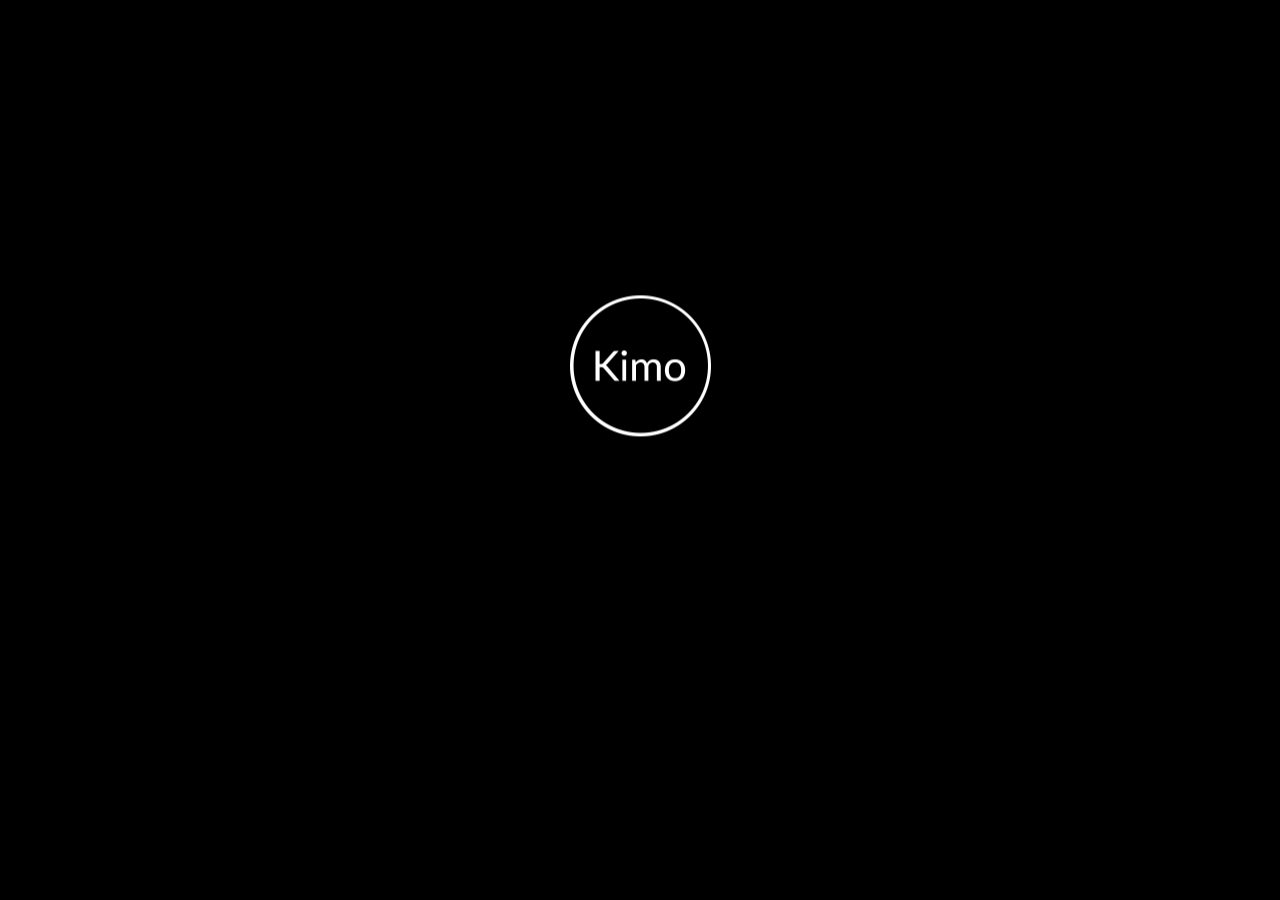
==== index.html @ 3232580c "inicial commit" ====
<!doctype html>
<!--[if lt IE 7]>      <html class="no-js lt-ie9 lt-ie8 lt-ie7"> <![endif]-->
<!--[if IE 7]>         <html class="no-js lt-ie9 lt-ie8"> <![endif]-->
<!--[if IE 8]>         <html class="no-js lt-ie9"> <![endif]-->
<!--[if gt IE 8]><!--> <html class="no-js"> <!--<![endif]-->
<meta http-equiv="content-type" content="text/html;charset=utf-8" />
<head>
        <meta charset="utf-8">
        <meta http-equiv="X-UA-Compatible" content="IE=edge">
        <title>Kimo - Coming Soon</title>
        <meta name="description" content="">
        <meta name="viewport" content="width=device-width, user-scalable=no, maximum-scale=1, initial-scale=1, minimum-scale=1" />

        <link rel="stylesheet" href="styles/loader.min.css"/>
        <link rel="stylesheet" href="styles/main.min.css"/>

        <link rel="stylesheet" href="styles/custom.css">

        <script src="scripts/modernizr.custom.min.js"></script>
        <link href='http://fonts.googleapis.com/css?family=Lato:100,300,400,700,900' rel='stylesheet' type='text/css'>
        <link href="styles/font-awesome.css" rel="stylesheet">

        <!--[if lte IE 8]>
        <script src="scripts/respond.min.js"></script>
        <![endif]-->

        <script>
            var now = new Date();
            startDate = now.setDate(now.getDate() - 63);
            targetDate = now.setDate(now.getDate() + 89) - 32810000;
            var miniGoOptions = {
                theme: {
                    // Set to true to add a translucent background behind each page
                    contentBackground: false
                },

                countdown: {
                    // Possible options are 'default' or 'piechart'
                    type: 'default',
                    // The date when the countdown started. Used by the progress bars. 24 Hour format (00 to 23): Month Day, Year Hours:Minutes
                    startDate: new Date(startDate),
                    // The target date we're counting down to. 24 Hour format (00 to 23): Month Day, Year Hours:Minutes
                    targetDate: new Date(targetDate)
                },

                background: {
                    // Main background color
                    color: '#000',
                    // Path to pattern overlay or empty if not needed. Use '' for empty.
                    patternOverlay: 'images/patterns/dotted-1.png',
                    // Sets the opacity of the pattern overlay. 0 is completely transparent, 1.0 is fully opaque.
                    patternOverlayOpacity: 1,
                    // Possible options are 'slideshow' or 'video'. Enter '' if no slideshow/video is desired as background.
                    type: 'slideshow',

                    slideshow: {
                        // Type of transition effect. Possible options are 'kenburns', 'fade' or 'continuousFade'.
                        type: 'kenburns',
                        // Time in seconds between image changes
                        duration: 10,

                        // Ken Burns animation settings
                        kenburns: {
                            // Minimum and maximum scale of the image. It will be randomized for every frame.
                            minScale: 1.2,
                            maxScale: 1.7,
                            // Minimum and maximum movement of the image, in percent. It will be randomized for every frame. Note that this is also limited by the scale because the image needs to stay within the viewport.
                            minMove: 5,
                            maxMove: 15
                        }
                    },


                }
            }
        </script>
    </head>
    <body>
        <div class="loader">
            <img class="loader-logo" src="images/logo.png" width="141" height="141" alt="Kimo">
            <div class="bubblingG">
                <span id="bubblingG_1"></span>
                <span id="bubblingG_2"></span>
                <span id="bubblingG_3"></span>
            </div>
        </div>

        <div class="site-wrapper">
            <div class="site-page site-front site-page--active">

                <div class="grid">
                    <div class="grid__item one-whole push--bottom">
                        <img src="images/logo.png" width="141" height="141" alt="Kimo">

                    </div>

                    <div class="grid__item one-whole">
                        <h3>Welcome to Kimo, a clean, modern coming soon template.</h3>
                    </div>

                    <div class="grid__item one-whole">
                        <div class="clock" data-labels="Days,Hours,Minutes,Seconds"></div>
                    </div>

                    <div class="grid__item one-whole push--top">
                        <div class="form-flip push--top">
                            <button class="form-flip__enabler btn btn--full">Get Notified</button>

                            <div class="form-flip__target">
                                <form class="form-ajax" data-success-response="success" action="#">
                                    <div class="input-group">
                                        <input class="text-input" id="smail" name="smail" type="email" placeholder="Your e-mail address" data-msg-required="This field is required." data-msg-email="Please enter a valid email address." required>
                                        <div class="input-group-addon">
                                            <button class="btn btn--font-black" id="gogo" type="submit" autocomplete="off"><span>GO</span><i class="form-spinner fa fa-spinner"></i></button>
                                        </div>
                                    </div>
<div id="MainResult1" ><!-- retrive response Here --></div>
                                    <input type="hidden" name="subscribe">

                                    <input type="text" name="important-info">
                                    <!-- Don't remove the above field. It is a decoy to prevent spam -->
                                </form>
                            </div>

                            <button class="form-flip__close btn btn--full">Got it, thank you</button>
                        </div>
                    </div>
                </div>
            </div>

            <div id="aboutPage" class="site-page site-page--from-left">
                <h1>Who we are</h1>

                <p>Lorem ipsum dolor sit amet, consectetur adipiscing elit. Nulla eget nibh at libero fringilla adipiscing nec ut leo. Etiam nec purus arcu. Morbi sollicitudin at risus id malesuada. Vestibulum ante ipsum primis in faucibus orci luctus et ultrices posuere cubilia Curae; Etiam sed tincidunt arcu. Donec molestie ante sapien, sed molestie est euismod eget. Maecenas ac metus accumsan, scelerisque massa sed, porta est. Aliquam ut mollis mi. Cras id vulputate purus, ac sollicitudin ante.</p>

                <p>Integer condimentum eu lectus quis semper. Sed id metus magna. Morbi ultrices magna id euismod hendrerit. Pellentesque nec mattis odio, vitae laoreet metus. Sed eget sollicitudin est, vitae accumsan nisi. Fusce consequat imperdiet venenatis. Integer mollis hendrerit facilisis. Praesent vel mattis enim. Integer fringilla et urna vitae rutrum.</p>
            </div>

            <div id="contactPage" class="site-page site-page--from-right">
                <h1>Get in touch</h1>

                <div class="grid">
                    <div class="grid__item one-whole">
                        <div class="contact-info"><i class="fa fa-phone"></i>+1 555 85952</div>
                        <div class="contact-info"><i class="fa fa-envelope-o"></i><a href="#">info@kimo.com</a></div>
                    </div>
                    <div class="grid__item one-whole push-half--top">
                        <div class="contact-info"><i class="fa fa-map-marker"></i>345 Rodeo Red San Kose, CA 26111, UK</div>
                    </div>
                </div>

                <form id="contact-form"    method="post">
                    <div class="grid" id="contacto">
                        <div class="grid__item one-half palm-one-whole push--top">
                            <input class="text-input" id="name" name="name" type="text" placeholder="Your name" data-msg-required="This field is required." required>

                        </div>
                        <div class="grid__item one-half palm-one-whole push--top">
                            <input class="text-input" id="email" name="email" type="email" placeholder="Your e-mail address" data-msg-required="This field is required." data-msg-email="Please enter a valid email address." required>
                        </div>
                        <div class="grid__item one-whole push--top">
                            <textarea rows="6" id="message" name="message" placeholder="Message" data-msg-required="This field is required." required></textarea>
                        </div>
                        <div class="grid__item one-whole push--top">
                            <button class="btn btn--font-bold" id="contact-btnn" type="submit"><span>SEND MESSAGE</span></button>
                        </div>

                    </div>
<div id="MainResult" style=" margin-top: 20px; "><!-- retrive response Here --></div>
                    <input type="text" name="important-info">

                </form>
            </div>
        </div>

        <div class="nav-social">
            <a href="#" title="Follow us on Twitter"><i class="fa fa-twitter"></i></a>
            <a href="#" title="Like us on Facebook"><i class="fa fa-facebook"></i></a>
            <a href="#" title="Join us on LinkedIn"><i class="fa fa-linkedin"></i></a>
            <a href="#" title="Pinterest Pinboard"><i class="fa fa-pinterest"></i></a>
            <a href="#" title="Our works on Dribbble"><i class="fa fa-dribbble"></i></a>
        </div>

        <div class="nav-left">
            <a href="#aboutPage" title="About" class="site-page__trigger"><i class="fa fa-info-circle"></i></a>
        </div>
        <div class="nav-right">
            <a href="#contactPage" title="Contact" class="site-page__trigger"><i class="fa fa-envelope"></i></a>
        </div>
        <div class="nav-close">
            <a href="#" title="Close" class="site-page__close"><i class="fa fa-times-circle"></i></a>
        </div>


        <figure class="bg-wrapper">
            <img src="images/bg/slideshow-1.jpg" alt="Optional alt text goes here">
            <img data-src="images/bg/slideshow-2.jpg" alt="">
            <img data-src="images/bg/slideshow-3.jpg" alt="">

        </figure>

        <!--[if lte IE 8]><script src="scripts/jquery.min.js"></script><![endif]-->
        <!--[if gt IE 8]><!--><script src="scripts/jquery.min.js"></script><!--<![endif]-->


        <script src="scripts/flipclock.min.js"></script>

        <!--[if gt IE 8]><!-->
        <script src="scripts/jquery.easypiechart.min.js"></script>
        <!--<![endif]-->


        <script src="scripts/subscribe.js"></script>
        <script src="scripts/contact.js"></script>
<script src="scripts/jquery.validate.min.js"></script>
        <script src="scripts/main.min.js"></script>

        <!--[if lte IE 9]>
        <script src="scripts/jquery.placeholder.min.js"></script>
        <![endif]-->
</body>

</html>
---- styles/loader.min.css ----
@charset "UTF-8";
.loader {
	width: 100%;
	height: 100%;
	background: #000;
	position: fixed;
	left: 0;
	top: 0;
	z-index: 10000;
	opacity: 1;
	-webkit-transition: all 1s ease-out .7s;
	transition: all 1s ease-out .7s
}
.loader-logo {
	position: absolute;
	left: 0;
	top: 0;
	bottom: 0;
	right: 0;
	margin: auto;
	-webkit-transition: all .7s ease-out;
	transition: all .7s ease-out;
	-webkit-transform: translate(0, -60%);
	-ms-transform: translate(0, -60%);
	transform: translate(0, -60%)
}
.bubblingG {
	text-align: center;
	width: 80px;
	height: 50px;
	position: absolute;
	left: 0;
	top: 0;
	right: 0;
	bottom: 0;
	margin: auto;
	-webkit-transition: all .7s ease-out;
	transition: all .7s ease-out;
	-webkit-transform: translate(0, 50%);
	-ms-transform: translate(0, 50%);
	transform: translate(0, 50%)
}
.bubblingG span {
	display: inline-block;
	vertical-align: middle;
	width: 10px;
	height: 10px;
	margin: 25px auto;
	background: #000;
	border-radius: 50px;
	-webkit-animation: bubblingG .7s infinite alternate;
	animation: bubblingG .7s infinite alternate
}
#bubblingG_1 {
	-webkit-animation-delay: 0s;
	animation-delay: 0s
}
#bubblingG_2 {
	-webkit-animation-delay: .21s;
	animation-delay: .21s
}
#bubblingG_3 {
	-webkit-animation-delay: .42s;
	animation-delay: .42s
}
@-webkit-keyframes bubblingG {
0% {
width:10px;
height:10px;
background-color:#000;
-webkit-transform:translateY(0);
transform:translateY(0)
}
100% {
width:24px;
height:24px;
background-color:#FFF;
-webkit-transform:translateY(-21px);
transform:translateY(-21px)
}
}
@keyframes bubblingG {
0% {
width:10px;
height:10px;
background-color:#000;
-webkit-transform:translateY(0);
transform:translateY(0)
}
100% {
width:24px;
height:24px;
background-color:#FFF;
-webkit-transform:translateY(-21px);
transform:translateY(-21px)
}
}
.loader--loading .logo {
	opacity: 1
}
.loader--loading .nav-left, .loader--loading .nav-right, .loader--loading .nav-social, .loader--loading .site-wrapper {
	-webkit-transition: none;
	transition: none
}
.loader--loading .site-wrapper {
	-webkit-transform: translateY(-100%);
	-ms-transform: translateY(-100%);
	transform: translateY(-100%)
}
.loader--loading .nav-left {
	-webkit-transform: translate(-200%, -50%);
	-ms-transform: translate(-200%, -50%);
	transform: translate(-200%, -50%)
}
.loader--loading .nav-right {
	-webkit-transform: translate(200%, -50%);
	-ms-transform: translate(200%, -50%);
	transform: translate(200%, -50%)
}
.loader--loading .nav-social {
	-webkit-transform: translateY(200%);
	-ms-transform: translateY(200%);
	transform: translateY(200%)
}
.loader--loaded .loader {
	opacity: 0
}
.loader--loaded .loader-logo {
	-webkit-transform: translate(0, -600%);
	-ms-transform: translate(0, -600%);
	transform: translate(0, -600%)
}
.loader--loaded .bubblingG {
	-webkit-transform: translate(0, 1500%);
	-ms-transform: translate(0, 1500%);
	transform: translate(0, 1500%)
}
.loader--loaded .site-wrapper {
	-webkit-transition: all 1s ease-in 1.2s;
	transition: all 1s ease-in 1.2s
}
.loader--loaded .nav-left, .loader--loaded .nav-right, .loader--loaded .nav-social {
	-webkit-transition: all 1s ease-out 1.7s;
	transition: all 1s ease-out 1.7s
}
.loader--loaded .nav-social, .loader--loaded .site-wrapper {
	-webkit-transform: translateY(0);
	-ms-transform: translateY(0);
	transform: translateY(0)
}
.loader--loaded .nav-left, .loader--loaded .nav-right {
	-webkit-transform: translate(0, -50%);
	-ms-transform: translate(0, -50%);
	transform: translate(0, -50%)
}
@media only screen and (max-width:1219px) {
.loader--loading .nav-left, .loader--loading .nav-right {
	-webkit-transform: translateY(-200%);
	-ms-transform: translateY(-200%);
	transform: translateY(-200%)
}
.loader--loaded .nav-left, .loader--loaded .nav-right {
	-webkit-transform: translateY(0);
	-ms-transform: translateY(0);
	transform: translateY(0)
}
}
---- styles/main.min.css ----
@charset "UTF-8";
article, aside, details, figcaption, figure, footer, header, hgroup, main, nav, section, summary {
	display: block
}
audio, canvas, video {
	display: inline-block
}
audio:not([controls]) {
	display: none;
	height: 0
}
[hidden] {
display:none
}
html {
	-webkit-text-size-adjust: 100%;
	-ms-text-size-adjust: 100%
}
body {
	margin: 0
}
abbr[title] {
	border-bottom: 1px dotted
}
b, strong {
	font-weight: 700
}
dfn {
	font-style: italic
}
hr {
	-moz-box-sizing: content-box;
	-webkit-box-sizing: content-box;
	box-sizing: content-box;
	height: 0
}
mark {
	background: #ff0;
	color: #000
}
code, kbd, pre, samp {
	font-family: monospace, serif;
	font-size: 1em
}
pre {
	white-space: pre-wrap
}
small {
	font-size: 80%
}
sub, sup {
	font-size: 75%;
	line-height: 0;
	position: relative;
	vertical-align: baseline
}
sup {
	top: -.5em
}
sub {
	bottom: -.25em
}
img {
	border: 0
}
svg:not(:root) {
	overflow: hidden
}
figure {
	margin: 0
}
fieldset {
	border: 1px solid silver
}
legend {
	border: 0
}
button, input, select, textarea {
	font-family: inherit;
	font-size: 100%;
	margin: 0
}
button, input {
	line-height: normal
}
button, select {
	text-transform: none
}
button, html input[type=button], input[type=reset], input[type=submit] {
	-webkit-appearance: button;
	cursor: pointer
}
button[disabled], html input[disabled] {
	cursor: default
}
input[type=checkbox], input[type=radio] {
	-webkit-box-sizing: border-box;
	-moz-box-sizing: border-box;
	box-sizing: border-box;
	padding: 0
}
input[type=search] {
	-webkit-appearance: textfield;
	-moz-box-sizing: content-box;
	-webkit-box-sizing: content-box;
	box-sizing: content-box
}
input[type=search]::-webkit-search-cancel-button, input[type=search]::-webkit-search-decoration {
-webkit-appearance:none
}
button::-moz-focus-inner, input::-moz-focus-inner {
border:0;
padding:0
}
textarea {
	overflow: auto
}
table {
	border-collapse: collapse;
	border-spacing: 0
}
*, :after, :before {
	-webkit-box-sizing: border-box;
	-moz-box-sizing: border-box;
	-ms-box-sizing: border-box;
	-o-box-sizing: border-box;
	box-sizing: border-box
}
blockquote, caption, dd, dl, fieldset, form, h1, h2, h3, h4, h5, h6, hr, legend, ol, p, pre, table, td, th, ul {
	margin: 0;
	padding: 0
}
abbr[title], dfn[title] {
	cursor: help
}
ins, u {
	text-decoration: none
}
ins {
	border-bottom: 1px solid
}
img {
	font-style: italic
}
button, input, label, option, select, textarea {
	cursor: pointer
}
.text-input:active, .text-input:focus, textarea:active, textarea:focus {
	cursor: text;
	outline: 0
}
.cf:after, .site-page:after {
	content: "";
	display: table;
	clear: both
}
.form-fields>li, .island, .islet, .media, address, blockquote, dl, fieldset, figure, h1, h2, h3, h4, h5, h6, hgroup, ol, p, pre, table, ul {
	margin-bottom: 20px;
	margin-bottom: 1.11111rem
}
.islet .form-fields>li, .islet .island, .islet .islet, .islet .media, .islet address, .islet blockquote, .islet dl, .islet fieldset, .islet figure, .islet h1, .islet h2, .islet h3, .islet h4, .islet h5, .islet h6, .islet hgroup, .islet ol, .islet p, .islet pre, .islet table, .islet ul {
	margin-bottom: 10px;
margin-bottom:.55556rem
}
.landmark {
	margin-bottom: 40px;
	margin-bottom: 2.22222rem
}
hr {
	margin-bottom: 18px;
	margin-bottom: 1rem
}
dd, ol, ul {
	margin-left: 40px;
	margin-left: 2.22222rem
}
html {
	font: 1.125em/1.44444 Lato, sans-serif;
	min-height: 100%
}
.alpha, h1 {
	font-size: 60px;
	font-size: 3.33333rem;
	line-height: 1.3
}
.beta, h2 {
	font-size: 40px;
	font-size: 2.22222rem;
	line-height: 1.3
}
.gamma, h3 {
	font-size: 30px;
	font-size: 1.66667rem;
	line-height: 1.73333
}
.delta, h4 {
	font-size: 24px;
	font-size: 1.33333rem;
	line-height: 1.08333
}
.epsilon, h5 {
	font-size: 20px;
	font-size: 1.11111rem;
	line-height: 1.3
}
.zeta, h6 {
	font-size: 18px;
	font-size: 1rem;
	line-height: 1.44444
}
hgroup .hN {
	margin-bottom: 0
}
.giga {
	font-size: 96px;
	font-size: 5.33333rem;
	line-height: 1.08333
}
.mega {
	font-size: 72px;
	font-size: 4rem;
	line-height: 1.08333
}
.kilo {
	font-size: 48px;
	font-size: 2.66667rem;
	line-height: 1.08333
}
.lead, .lede {
	font-size: 20.25px;
	font-size: 1.125rem;
	line-height: 1.28395
}
.milli, .smallprint {
	font-size: 16px;
font-size:.88889rem;
	line-height: 1.625
}
.micro {
	font-size: 12px;
font-size:.66667rem;
	line-height: 2.16667
}
q {
	quotes: "\2018" "\2019" "" ""
}
q:before {
	content: "\2018";
	content: open-quote
}
q:after {
	content: "\2019";
	content: close-quote
}
q q:before {
	content: "\201C";
	content: open-quote
}
q q:after {
	content: "\201D";
	content: close-quote
}
blockquote {
	quotes: "" ""
}
blockquote p:before {
	content: "";
	content: open-quote
}
blockquote p:after {
	content: "";
	content: no-close-quote
}
blockquote p:last-of-type:after {
	content: "";
	content: close-quote
}
blockquote q:before {
	content: "\2018";
	content: open-quote
}
blockquote q:after {
	content: "\2019";
	content: close-quote
}
blockquote {
	text-indent: -.41em
}
blockquote p:last-of-type {
	margin-bottom: 0
}
.source {
	display: block;
	text-indent: 0
}
.source:before {
	content: "\2014"
}
pre {
	overflow: auto
}
pre mark {
	background: 0 0;
	border-bottom: 1px solid;
	color: inherit
}
.code-comment {
	opacity: .75;
	filter: alpha(opacity=75)
}
.line-numbers {
	font-family: monospace, serif;
	list-style: decimal-leading-zero inside;
	white-space: nowrap;
	overflow: auto;
	margin-left: 0
}
.line-numbers code {
	white-space: pre
}
img {
	max-width: 100%
}
.img--round {
	border-radius: 3px
}
.img--right {
	float: right;
	margin-bottom: 20px;
	margin-left: 20px
}
.img--left {
	float: left;
	margin-right: 20px;
	margin-bottom: 20px
}
.img--center {
	display: block;
	margin-right: auto;
	margin-bottom: 20px;
	margin-left: auto
}
.img--short {
	height: 100px
}
.img--medium {
	height: 200px
}
.img--tall {
	height: 300px
}
figure>img {
	display: block
}
li>ol, li>ul {
	margin-bottom: 0
}
.numbered-list {
	list-style-type: decimal
}
table {
	width: 100%
}
td, th {
	padding: 5px;
	text-align: left
}
@media screen and (min-width:480px) {
td, th {
	padding: 10px
}
}
[colspan] {
text-align:center
}
[colspan="1"] {
text-align:left
}
[rowspan] {
vertical-align:middle
}
[rowspan="1"] {
vertical-align:top
}
.numerical {
	text-align: right
}
.t5 {
	width: 5%
}
.t10 {
	width: 10%
}
.t12 {
	width: 12.5%
}
.t15 {
	width: 15%
}
.t20 {
	width: 20%
}
.t25 {
	width: 25%
}
.t30 {
	width: 30%
}
.t33 {
	width: 33.333%
}
.t35 {
	width: 35%
}
.t37 {
	width: 37.5%
}
.t40 {
	width: 40%
}
.t45 {
	width: 45%
}
.t50 {
	width: 50%
}
.t55 {
	width: 55%
}
.t60 {
	width: 60%
}
.t62 {
	width: 62.5%
}
.t65 {
	width: 65%
}
.t66 {
	width: 66.666%
}
.t70 {
	width: 70%
}
.t75 {
	width: 75%
}
.t80 {
	width: 80%
}
.t85 {
	width: 85%
}
.t87 {
	width: 87.5%
}
.t90 {
	width: 90%
}
.t95 {
	width: 95%
}
.table--bordered td, .table--bordered th {
	border: 1px solid #fff
}
.table--bordered td:empty, .table--bordered th:empty {
	border: none
}
.table--bordered thead tr:last-child th {
	border-bottom-width: 2px
}
.table--bordered tbody tr th:last-of-type {
	border-right-width: 2px
}
.table--striped tbody tr:nth-of-type(odd) {
	background-color: #ffc
}
.table--data {
	font: 12px/1.5 sans-serif
}
fieldset {
	padding: 20px
}
.form-fields {
	list-style: none;
	margin: 0
}
.form-fields>li:last-child {
	margin-bottom: 0
}
.label, label {
	display: block
}
.additional {
	display: block;
	font-weight: 400
}
.check-list {
	list-style: none;
	margin: 0
}
.check-label, .check-list .label, .check-list label {
	display: inline-block
}
.spoken-form label {
	display: inline-block;
	font: inherit
}
.extra-help {
	display: inline-block;
	visibility: hidden
}
.text-input:active+.extra-help, .text-input:focus+.extra-help {
	visibility: visible
}
.grid {
	margin-left: -20px;
	list-style: none;
	margin-bottom: 0
}
.grid>.grid {
	margin-left: 0
}
.grid__item {
	display: inline-block;
	width: 100%;
	padding-left: 20px;
	vertical-align: top
}
.one-whole {
	width: 100%
}
.five-tenths, .four-eighths, .one-half, .six-twelfths, .three-sixths, .two-quarters {
	width: 50%
}
.four-twelfths, .one-third, .two-sixths {
	width: 33.333%
}
.eight-twelfths, .four-sixths, .two-thirds {
	width: 66.666%
}
.one-quarter, .three-twelfths, .two-eighths {
	width: 25%
}
.nine-twelfths, .six-eighths, .three-quarters {
	width: 75%
}
.one-fifth, .two-tenths {
	width: 20%
}
.four-tenths, .two-fifths {
	width: 40%
}
.six-tenths, .three-fifths {
	width: 60%
}
.eight-tenths, .four-fifths {
	width: 80%
}
.one-sixth, .two-twelfths {
	width: 16.666%
}
.five-sixths, .ten-twelfths {
	width: 83.333%
}
.one-eighth {
	width: 12.5%
}
.three-eighths {
	width: 37.5%
}
.five-eighths {
	width: 62.5%
}
.seven-eighths {
	width: 87.5%
}
.one-tenth {
	width: 10%
}
.three-tenths {
	width: 30%
}
.seven-tenths {
	width: 70%
}
.nine-tenths {
	width: 90%
}
.one-twelfth {
	width: 8.333%
}
.five-twelfths {
	width: 41.666%
}
.seven-twelfths {
	width: 58.333%
}
.eleven-twelfths {
	width: 91.666%
}
@media only screen and (max-width:589px) {
.palm-one-whole {
	width: 100%
}
.palm-five-tenths, .palm-four-eighths, .palm-one-half, .palm-six-twelfths, .palm-three-sixths, .palm-two-quarters {
	width: 50%
}
.palm-four-twelfths, .palm-one-third, .palm-two-sixths {
	width: 33.333%
}
.palm-eight-twelfths, .palm-four-sixths, .palm-two-thirds {
	width: 66.666%
}
.palm-one-quarter, .palm-three-twelfths, .palm-two-eighths {
	width: 25%
}
.palm-nine-twelfths, .palm-six-eighths, .palm-three-quarters {
	width: 75%
}
.palm-one-fifth, .palm-two-tenths {
	width: 20%
}
.palm-four-tenths, .palm-two-fifths {
	width: 40%
}
.palm-six-tenths, .palm-three-fifths {
	width: 60%
}
.palm-eight-tenths, .palm-four-fifths {
	width: 80%
}
.palm-one-sixth, .palm-two-twelfths {
	width: 16.666%
}
.palm-five-sixths, .palm-ten-twelfths {
	width: 83.333%
}
.palm-one-eighth {
	width: 12.5%
}
.palm-three-eighths {
	width: 37.5%
}
.palm-five-eighths {
	width: 62.5%
}
.palm-seven-eighths {
	width: 87.5%
}
.palm-one-tenth {
	width: 10%
}
.palm-three-tenths {
	width: 30%
}
.palm-seven-tenths {
	width: 70%
}
.palm-nine-tenths {
	width: 90%
}
.palm-one-twelfth {
	width: 8.333%
}
.palm-five-twelfths {
	width: 41.666%
}
.palm-seven-twelfths {
	width: 58.333%
}
.palm-eleven-twelfths {
	width: 91.666%
}
}
@media only screen and (min-width:590px) and (max-width:1023px) {
.lap-one-whole {
	width: 100%
}
.lap-five-tenths, .lap-four-eighths, .lap-one-half, .lap-six-twelfths, .lap-three-sixths, .lap-two-quarters {
	width: 50%
}
.lap-four-twelfths, .lap-one-third, .lap-two-sixths {
	width: 33.333%
}
.lap-eight-twelfths, .lap-four-sixths, .lap-two-thirds {
	width: 66.666%
}
.lap-one-quarter, .lap-three-twelfths, .lap-two-eighths {
	width: 25%
}
.lap-nine-twelfths, .lap-six-eighths, .lap-three-quarters {
	width: 75%
}
.lap-one-fifth, .lap-two-tenths {
	width: 20%
}
.lap-four-tenths, .lap-two-fifths {
	width: 40%
}
.lap-six-tenths, .lap-three-fifths {
	width: 60%
}
.lap-eight-tenths, .lap-four-fifths {
	width: 80%
}
.lap-one-sixth, .lap-two-twelfths {
	width: 16.666%
}
.lap-five-sixths, .lap-ten-twelfths {
	width: 83.333%
}
.lap-one-eighth {
	width: 12.5%
}
.lap-three-eighths {
	width: 37.5%
}
.lap-five-eighths {
	width: 62.5%
}
.lap-seven-eighths {
	width: 87.5%
}
.lap-one-tenth {
	width: 10%
}
.lap-three-tenths {
	width: 30%
}
.lap-seven-tenths {
	width: 70%
}
.lap-nine-tenths {
	width: 90%
}
.lap-one-twelfth {
	width: 8.333%
}
.lap-five-twelfths {
	width: 41.666%
}
.lap-seven-twelfths {
	width: 58.333%
}
.lap-eleven-twelfths {
	width: 91.666%
}
}
@media only screen and (min-width:590px) {
.lap-and-up-one-whole {
	width: 100%
}
.lap-and-up-five-tenths, .lap-and-up-four-eighths, .lap-and-up-one-half, .lap-and-up-six-twelfths, .lap-and-up-three-sixths, .lap-and-up-two-quarters {
	width: 50%
}
.lap-and-up-four-twelfths, .lap-and-up-one-third, .lap-and-up-two-sixths {
	width: 33.333%
}
.lap-and-up-eight-twelfths, .lap-and-up-four-sixths, .lap-and-up-two-thirds {
	width: 66.666%
}
.lap-and-up-one-quarter, .lap-and-up-three-twelfths, .lap-and-up-two-eighths {
	width: 25%
}
.lap-and-up-nine-twelfths, .lap-and-up-six-eighths, .lap-and-up-three-quarters {
	width: 75%
}
.lap-and-up-one-fifth, .lap-and-up-two-tenths {
	width: 20%
}
.lap-and-up-four-tenths, .lap-and-up-two-fifths {
	width: 40%
}
.lap-and-up-six-tenths, .lap-and-up-three-fifths {
	width: 60%
}
.lap-and-up-eight-tenths, .lap-and-up-four-fifths {
	width: 80%
}
.lap-and-up-one-sixth, .lap-and-up-two-twelfths {
	width: 16.666%
}
.lap-and-up-five-sixths, .lap-and-up-ten-twelfths {
	width: 83.333%
}
.lap-and-up-one-eighth {
	width: 12.5%
}
.lap-and-up-three-eighths {
	width: 37.5%
}
.lap-and-up-five-eighths {
	width: 62.5%
}
.lap-and-up-seven-eighths {
	width: 87.5%
}
.lap-and-up-one-tenth {
	width: 10%
}
.lap-and-up-three-tenths {
	width: 30%
}
.lap-and-up-seven-tenths {
	width: 70%
}
.lap-and-up-nine-tenths {
	width: 90%
}
.lap-and-up-one-twelfth {
	width: 8.333%
}
.lap-and-up-five-twelfths {
	width: 41.666%
}
.lap-and-up-seven-twelfths {
	width: 58.333%
}
.lap-and-up-eleven-twelfths {
	width: 91.666%
}
}
@media only screen and (max-width:1023px) {
.portable-one-whole {
	width: 100%
}
.portable-five-tenths, .portable-four-eighths, .portable-one-half, .portable-six-twelfths, .portable-three-sixths, .portable-two-quarters {
	width: 50%
}
.portable-four-twelfths, .portable-one-third, .portable-two-sixths {
	width: 33.333%
}
.portable-eight-twelfths, .portable-four-sixths, .portable-two-thirds {
	width: 66.666%
}
.portable-one-quarter, .portable-three-twelfths, .portable-two-eighths {
	width: 25%
}
.portable-nine-twelfths, .portable-six-eighths, .portable-three-quarters {
	width: 75%
}
.portable-one-fifth, .portable-two-tenths {
	width: 20%
}
.portable-four-tenths, .portable-two-fifths {
	width: 40%
}
.portable-six-tenths, .portable-three-fifths {
	width: 60%
}
.portable-eight-tenths, .portable-four-fifths {
	width: 80%
}
.portable-one-sixth, .portable-two-twelfths {
	width: 16.666%
}
.portable-five-sixths, .portable-ten-twelfths {
	width: 83.333%
}
.portable-one-eighth {
	width: 12.5%
}
.portable-three-eighths {
	width: 37.5%
}
.portable-five-eighths {
	width: 62.5%
}
.portable-seven-eighths {
	width: 87.5%
}
.portable-one-tenth {
	width: 10%
}
.portable-three-tenths {
	width: 30%
}
.portable-seven-tenths {
	width: 70%
}
.portable-nine-tenths {
	width: 90%
}
.portable-one-twelfth {
	width: 8.333%
}
.portable-five-twelfths {
	width: 41.666%
}
.portable-seven-twelfths {
	width: 58.333%
}
.portable-eleven-twelfths {
	width: 91.666%
}
}
@media only screen and (min-width:1024px) {
.desk-one-whole {
	width: 100%
}
.desk-five-tenths, .desk-four-eighths, .desk-one-half, .desk-six-twelfths, .desk-three-sixths, .desk-two-quarters {
	width: 50%
}
.desk-four-twelfths, .desk-one-third, .desk-two-sixths {
	width: 33.333%
}
.desk-eight-twelfths, .desk-four-sixths, .desk-two-thirds {
	width: 66.666%
}
.desk-one-quarter, .desk-three-twelfths, .desk-two-eighths {
	width: 25%
}
.desk-nine-twelfths, .desk-six-eighths, .desk-three-quarters {
	width: 75%
}
.desk-one-fifth, .desk-two-tenths {
	width: 20%
}
.desk-four-tenths, .desk-two-fifths {
	width: 40%
}
.desk-six-tenths, .desk-three-fifths {
	width: 60%
}
.desk-eight-tenths, .desk-four-fifths {
	width: 80%
}
.desk-one-sixth, .desk-two-twelfths {
	width: 16.666%
}
.desk-five-sixths, .desk-ten-twelfths {
	width: 83.333%
}
.desk-one-eighth {
	width: 12.5%
}
.desk-three-eighths {
	width: 37.5%
}
.desk-five-eighths {
	width: 62.5%
}
.desk-seven-eighths {
	width: 87.5%
}
.desk-one-tenth {
	width: 10%
}
.desk-three-tenths {
	width: 30%
}
.desk-seven-tenths {
	width: 70%
}
.desk-nine-tenths {
	width: 90%
}
.desk-one-twelfth {
	width: 8.333%
}
.desk-five-twelfths {
	width: 41.666%
}
.desk-seven-twelfths {
	width: 58.333%
}
.desk-eleven-twelfths {
	width: 91.666%
}
}
@media only screen and (min-width:1220px) {
.desk-wide-one-whole {
	width: 100%
}
.desk-wide-five-tenths, .desk-wide-four-eighths, .desk-wide-one-half, .desk-wide-six-twelfths, .desk-wide-three-sixths, .desk-wide-two-quarters {
	width: 50%
}
.desk-wide-four-twelfths, .desk-wide-one-third, .desk-wide-two-sixths {
	width: 33.333%
}
.desk-wide-eight-twelfths, .desk-wide-four-sixths, .desk-wide-two-thirds {
	width: 66.666%
}
.desk-wide-one-quarter, .desk-wide-three-twelfths, .desk-wide-two-eighths {
	width: 25%
}
.desk-wide-nine-twelfths, .desk-wide-six-eighths, .desk-wide-three-quarters {
	width: 75%
}
.desk-wide-one-fifth, .desk-wide-two-tenths {
	width: 20%
}
.desk-wide-four-tenths, .desk-wide-two-fifths {
	width: 40%
}
.desk-wide-six-tenths, .desk-wide-three-fifths {
	width: 60%
}
.desk-wide-eight-tenths, .desk-wide-four-fifths {
	width: 80%
}
.desk-wide-one-sixth, .desk-wide-two-twelfths {
	width: 16.666%
}
.desk-wide-five-sixths, .desk-wide-ten-twelfths {
	width: 83.333%
}
.desk-wide-one-eighth {
	width: 12.5%
}
.desk-wide-three-eighths {
	width: 37.5%
}
.desk-wide-five-eighths {
	width: 62.5%
}
.desk-wide-seven-eighths {
	width: 87.5%
}
.desk-wide-one-tenth {
	width: 10%
}
.desk-wide-three-tenths {
	width: 30%
}
.desk-wide-seven-tenths {
	width: 70%
}
.desk-wide-nine-tenths {
	width: 90%
}
.desk-wide-one-twelfth {
	width: 8.333%
}
.desk-wide-five-twelfths {
	width: 41.666%
}
.desk-wide-seven-twelfths {
	width: 58.333%
}
.desk-wide-eleven-twelfths {
	width: 91.666%
}
}
.brand {
	font-family: Lato, sans-serif!important;
	color: #fff!important
}
.brand-face {
	font-family: Lato, sans-serif!important
}
.brand-color, .brand-colour {
	color: #fff!important
}
.float--right {
	float: right!important
}
.float--left {
	float: left!important
}
.float--none {
	float: none!important
}
.text--left {
	text-align: left!important
}
.text--center {
	text-align: center!important
}
.text--right {
	text-align: right!important
}
.weight--light {
	font-weight: 300!important
}
.weight--normal {
	font-weight: 400!important
}
.weight--semibold {
	font-weight: 600!important
}
.push {
	margin: 20px!important
}
.push--top {
	margin-top: 20px!important
}
.push--right {
	margin-right: 20px!important
}
.push--bottom {
	margin-bottom: 20px!important
}
.push--left {
	margin-left: 20px!important
}
.push--ends {
	margin-top: 20px!important;
	margin-bottom: 20px!important
}
.push--sides {
	margin-right: 20px!important;
	margin-left: 20px!important
}
.push-half {
	margin: 10px!important
}
.push-half--top {
	margin-top: 10px!important
}
.push-half--right {
	margin-right: 10px!important
}
.push-half--bottom {
	margin-bottom: 10px!important
}
.push-half--left {
	margin-left: 10px!important
}
.push-half--ends {
	margin-top: 10px!important;
	margin-bottom: 10px!important
}
.push-half--sides {
	margin-right: 10px!important;
	margin-left: 10px!important
}
.flush {
	margin: 0!important
}
.flush--top {
	margin-top: 0!important
}
.flush--right {
	margin-right: 0!important
}
.flush--bottom {
	margin-bottom: 0!important
}
.flush--left {
	margin-left: 0!important
}
.flush--ends {
	margin-top: 0!important;
	margin-bottom: 0!important
}
.flush--sides {
	margin-right: 0!important;
	margin-left: 0!important
}
.soft {
	padding: 20px!important
}
.soft--top {
	padding-top: 20px!important
}
.soft--right {
	padding-right: 20px!important
}
.soft--bottom {
	padding-bottom: 20px!important
}
.soft--left {
	padding-left: 20px!important
}
.soft--ends {
	padding-top: 20px!important;
	padding-bottom: 20px!important
}
.soft--sides {
	padding-right: 20px!important;
	padding-left: 20px!important
}
.soft-half {
	padding: 10px!important
}
.soft-half--top {
	padding-top: 10px!important
}
.soft-half--right {
	padding-right: 10px!important
}
.soft-half--bottom {
	padding-bottom: 10px!important
}
.soft-half--left {
	padding-left: 10px!important
}
.soft-half--ends {
	padding-top: 10px!important;
	padding-bottom: 10px!important
}
.soft-half--sides {
	padding-right: 10px!important;
	padding-left: 10px!important
}
.hard {
	padding: 0!important
}
.hard--top {
	padding-top: 0!important
}
.hard--right {
	padding-right: 0!important
}
.hard--bottom {
	padding-bottom: 0!important
}
.hard--left {
	padding-left: 0!important
}
.hard--ends {
	padding-top: 0!important;
	padding-bottom: 0!important
}
.hard--sides {
	padding-right: 0!important;
	padding-left: 0!important
}
.full-bleed {
	margin-right: -20px!important;
	margin-left: -20px!important
}
.islet .full-bleed {
	margin-right: -10px!important;
	margin-left: -10px!important
}
.informative {
	cursor: help!important
}
.muted {
	opacity: .5!important;
	filter: alpha(opacity=50)!important
}
.proceed {
	text-align: right!important
}
.go:after {
	content: "\00A0" "\00BB"!important
}
.caps {
	text-transform: uppercase!important
}
.accessibility, .visuallyhidden {
	border: 0!important;
	clip: rect(0 0 0 0)!important;
	height: 1px!important;
	margin: -1px!important;
	overflow: hidden!important;
	padding: 0!important;
	position: absolute!important;
	width: 1px!important
}
@media only screen and (max-width:589px) {
.accessibility--palm, .visuallyhidden--palm {
	border: 0!important;
	clip: rect(0 0 0 0)!important;
	height: 1px!important;
	margin: -1px!important;
	overflow: hidden!important;
	padding: 0!important;
	position: absolute!important;
	width: 1px!important
}
}
@media only screen and (min-width:590px) and (max-width:1023px) {
.accessibility--lap, .visuallyhidden--lap {
	border: 0!important;
	clip: rect(0 0 0 0)!important;
	height: 1px!important;
	margin: -1px!important;
	overflow: hidden!important;
	padding: 0!important;
	position: absolute!important;
	width: 1px!important
}
}
@media only screen and (min-width:590px) {
.accessibility--lap-and-up, .visuallyhidden--lap-and-up {
	border: 0!important;
	clip: rect(0 0 0 0)!important;
	height: 1px!important;
	margin: -1px!important;
	overflow: hidden!important;
	padding: 0!important;
	position: absolute!important;
	width: 1px!important
}
}
@media only screen and (max-width:1023px) {
.accessibility--portable, .visuallyhidden--portable {
	border: 0!important;
	clip: rect(0 0 0 0)!important;
	height: 1px!important;
	margin: -1px!important;
	overflow: hidden!important;
	padding: 0!important;
	position: absolute!important;
	width: 1px!important
}
}
@media only screen and (min-width:1024px) {
.accessibility--desk, .visuallyhidden--desk {
	border: 0!important;
	clip: rect(0 0 0 0)!important;
	height: 1px!important;
	margin: -1px!important;
	overflow: hidden!important;
	padding: 0!important;
	position: absolute!important;
	width: 1px!important
}
}
@media only screen and (min-width:1220px) {
.accessibility--desk-wide, .visuallyhidden--desk-wide {
	border: 0!important;
	clip: rect(0 0 0 0)!important;
	height: 1px!important;
	margin: -1px!important;
	overflow: hidden!important;
	padding: 0!important;
	position: absolute!important;
	width: 1px!important
}
}
.minigo-logo {
	font-size: 30px;
	font-weight: 900;
	position: relative;
	color: #fff;
	display: inline-block;
	z-index: 1;
	margin: 0;
	text-decoration: none
}
.minigo-logo :first-child {
	left: 0;
	top: 0;
	bottom: 0;
	right: 0;
	margin: auto;
	vertical-align: middle;
	display: inline-block;
	color: #fff;
	text-decoration: none;
	padding: 15px
}
.minigo-logo :first-child:after, .minigo-logo :first-child:before {
	content: '';
	position: absolute;
	height: 50%;
	width: 100%;
	left: 0;
	top: 0
}
.minigo-logo :first-child:after {
	top: auto;
	bottom: 0
}
.minigo-logo:before {
	content: '';
	-webkit-transition: all 150ms;
	transition: all 150ms;
	border: 3px solid #fff;
	border-radius: 2000px;
	position: absolute;
	width: 100%;
	height: 100%;
	left: 0;
	top: 0;
	bottom: 0;
	right: 0;
	margin: auto;
	z-index: -1
}
.minigo-logo:after {
	content: '';
	display: inline-block;
	padding-top: 100%;
	width: 0;
	vertical-align: middle;
	text-align: center
}
a.minigo-logo:focus:before, a.minigo-logo:hover:before {
	background-color: #000;
	background-color: rgba(0,0,0,.25)
}
.flip-clock-wrapper a {
	cursor: pointer;
	text-decoration: none;
	color: #fff
}
.flip-clock-wrapper ul {
	list-style: none
}
.flip-clock-wrapper.clearfix:after, .flip-clock-wrapper.clearfix:before {
	content: " ";
	display: table
}
.flip-clock-wrapper.clearfix:after {
	clear: both
}
.flip-clock-wrapper.clearfix {
*zoom:1
}
.flip-clock-wrapper {
	font-size: 22px;
	font-weight: 300;
	-webkit-user-select: none;
	padding-bottom: 42px;
	text-align: center;
	position: relative;
	display: inline-block;
	white-space: nowrap;
	margin-top: 7px
}
.flip-clock-wrapper ul {
	position: relative;
	display: inline-block;
	margin: 0 0 20px;
	width: 53px;
	height: 61px;
	font-size: 40px;
	font-weight: 400;
	line-height: 58px;
	-webkit-backface-visibility: hidden;
	backface-visibility: hidden
}
.flip-clock-wrapper ul+ul {
	margin-left: 5px
}
.flip-clock-wrapper ul li {
	z-index: 1;
	position: absolute;
	left: 0;
	top: 0;
	width: 100%;
	height: 100%;
	visibility: hidden;
	line-height: 59px;
	-webkit-backface-visibility: hidden;
	backface-visibility: hidden;
	-webkit-transform-origin: 50% 50% -30.5px;
	-ms-transform-origin: 50% 50% -30.5px;
	transform-origin: 50% 50% -30.5px
}
.flip-clock-wrapper ul li:first-child {
	visibility: visible;
	z-index: 2
}
.flip-clock-started ul li:first-child {
	visibility: hidden
}
.flip-clock-wrapper ul li a {
	display: block;
	height: 100%;
	margin: 0!important;
	overflow: visible!important;
	cursor: default;
	pointer-events: none
}
.flip-clock-wrapper ul li a div {
	z-index: 1;
	position: absolute;
	left: 0;
	width: 100%;
	height: 100%
}
.flip-clock-wrapper ul li a div.shadow {
	display: none
}
.flip-clock-wrapper ul li a div.up {
	border: 1px solid #fff;
	border-radius: 3px;
	top: 0
}
.flip-clock-wrapper ul li a div.down {
	display: none
}
.flip-clock-wrapper ul li a div div.inn {
	position: absolute;
	left: 0;
	top: 0;
	z-index: 1;
	width: 100%;
	height: 100%;
	text-align: center
}
.flip-clock-wrapper ul.play {
	-webkit-transform-style: preserve-3d;
	transform-style: preserve-3d;
	-webkit-transform: perspective(400px) translateZ(-35px);
	-ms-transform: perspective(400px) translateZ(-35px);
	transform: perspective(400px) translateZ(-35px)
}
.no-csstransformspreserve3d .flip-clock-wrapper ul.play {
	-webkit-transform: perspective(400px) translateZ(-35px);
	-ms-transform: perspective(400px) translateZ(-35px);
	transform: perspective(400px) translateZ(-35px)
}
@-webkit-keyframes flipCube {
0% {
-webkit-transform:rotateX(0deg) translateZ(-30.5px);
transform:rotateX(0deg) translateZ(-30.5px)
}
100% {
-webkit-transform:rotateX(-90deg) translateZ(0px) translateY(30.5px);
transform:rotateX(-90deg) translateZ(0px) translateY(30.5px)
}
}
@keyframes flipCube {
0% {
-webkit-transform:rotateX(0deg) translateZ(-30.5px);
transform:rotateX(0deg) translateZ(-30.5px)
}
100% {
-webkit-transform:rotateX(-90deg) translateZ(0px) translateY(30.5px);
transform:rotateX(-90deg) translateZ(0px) translateY(30.5px)
}
}
.flip-clock-wrapper ul li.flip-clock-before {
	visibility: hidden
}
@-webkit-keyframes active-to-before {
0% {
opacity:1;
-webkit-transform:perspective(400px) rotateX(0deg);
transform:perspective(400px) rotateX(0deg)
}
100% {
opacity:0;
-webkit-transform:perspective(400px) rotateX(-90deg);
transform:perspective(400px) rotateX(-90deg)
}
}
@keyframes active-to-before {
0% {
opacity:1;
-webkit-transform:perspective(400px) rotateX(0deg);
transform:perspective(400px) rotateX(0deg)
}
100% {
opacity:0;
-webkit-transform:perspective(400px) rotateX(-90deg);
transform:perspective(400px) rotateX(-90deg)
}
}
@-webkit-keyframes default-to-active {
0% {
opacity:0;
-webkit-transform:perspective(400px) rotateX(90deg);
transform:perspective(400px) rotateX(90deg)
}
80% {
opacity:1
}
100% {
opacity:1;
-webkit-transform:perspective(400px) rotateX(0deg);
transform:perspective(400px) rotateX(0deg)
}
}
@keyframes default-to-active {
0% {
opacity:0;
-webkit-transform:perspective(400px) rotateX(90deg);
transform:perspective(400px) rotateX(90deg)
}
80% {
opacity:1
}
100% {
opacity:1;
-webkit-transform:perspective(400px) rotateX(0deg);
transform:perspective(400px) rotateX(0deg)
}
}
.flip-clock-wrapper ul li.flip-clock-active {
	-webkit-transform: translateZ(45px);
	-ms-transform: translateZ(45px);
	transform: translateZ(45px)
}
.flip-clock-wrapper ul.play li.flip-clock-before {
	-webkit-animation: active-to-before .7s both;
	animation: active-to-before .7s both;
	visibility: visible
}
.no-csstransforms3d .flip-clock-wrapper ul li.flip-clock-before {
	display: none
}
.flip-clock-wrapper ul.play li.flip-clock-active {
	-webkit-animation: default-to-active .7s both;
	animation: default-to-active .7s both;
	z-index: 2
}
.flip-clock-divider {
	display: inline-block;
	position: relative;
	width: 20px;
	height: 61px
}
.flip-clock-divider.days {
	width: 0
}
.flip-clock-divider .flip-clock-label {
	position: absolute;
	bottom: -17px;
	width: 131px;
	right: -121px;
	text-transform: uppercase;
	text-align: center
}
.over-99-days .flip-clock-divider.days .flip-clock-label {
	margin-right: -29px
}
.flip-clock-wrapper ul.play li.flip-clock-active .down, .flip-clock-wrapper ul.play li.flip-clock-before .up {
	z-index: 2
}
@-webkit-keyframes turn {
0% {
-webkit-transform:rotateX(90deg);
transform:rotateX(90deg)
}
100% {
-webkit-transform:rotateX(0deg);
transform:rotateX(0deg)
}
}
@keyframes turn {
0% {
-webkit-transform:rotateX(90deg);
transform:rotateX(90deg)
}
100% {
-webkit-transform:rotateX(0deg);
transform:rotateX(0deg)
}
}
@-webkit-keyframes turn2 {
0% {
-webkit-transform:rotateX(0deg);
transform:rotateX(0deg)
}
100% {
-webkit-transform:rotateX(-90deg);
transform:rotateX(-90deg)
}
}
@keyframes turn2 {
0% {
-webkit-transform:rotateX(0deg);
transform:rotateX(0deg)
}
100% {
-webkit-transform:rotateX(-90deg);
transform:rotateX(-90deg)
}
}
.flip-clock-wrapper ul li.flip-clock-active {
	z-index: 3;
	visibility: visible
}
@-webkit-keyframes show {
0% {
opacity:0
}
100% {
opacity:1
}
}
@keyframes show {
0% {
opacity:0
}
100% {
opacity:1
}
}
@-webkit-keyframes hide {
0% {
opacity:1
}
100% {
opacity:0
}
}
@keyframes hide {
0% {
opacity:1
}
100% {
opacity:0
}
}
.clock-progress {
	width: 100%;
	height: 19px;
	border: 1px solid #fff;
	border-radius: 3px;
	position: absolute;
	bottom: 0;
	padding: 2px 100% 2px 2px;
	-webkit-transition: padding 1s;
	transition: padding 1s
}
.clock-progress:after {
	content: '';
	display: block;
	width: 100%;
	height: 100%;
	float: left;
	border-radius: 3px;
	background: #fff
}
@media only screen and (max-width:589px) {
.flip-clock-divider.minutes {
	width: 0;
	height: 0;
	display: block;
	clear: both
}
.flip-clock-divider.minutes .flip-clock-label {
	bottom: -120px
}
.over-99-days .flip-clock-divider.minutes .flip-clock-label {
	margin-right: -29px
}
.flip-clock-divider.minutes~ul {
	margin-top: 22px
}
}
.chart {
	display: none
}
.clock-alt {
	margin-top: 23px
}
.clock-alt.flip-clock-wrapper ul li a div.up {
	border: 0
}
.clock-alt.flip-clock-wrapper ul {
	margin: 0 0 -8px 0;
	width: 25px
}
.clock-alt.flip-clock-wrapper ul+ul {
	margin-left: 3px
}
.clock-alt .flip-clock-divider {
	width: 88px
}
.clock-alt .flip-clock-divider.days {
	width: 0
}
.clock-alt .flip-clock-divider .flip-clock-label {
	bottom: -17px;
	font-size: 16px;
	font-weight: 500;
	width: 141px;
	right: -97px
}
.clock-alt .chart {
	display: block;
	position: absolute;
	left: -36px;
	top: -15px
}
.clock-alt .chart-hours {
	left: 105px
}
.clock-alt .chart-minutes {
	left: 247px
}
.clock-alt .chart-seconds {
	left: 388px
}
.over-99-days .clock-alt {
	margin-left: -2px
}
.over-99-days .clock-alt .flip-clock-divider.days, .over-99-days .clock-alt .flip-clock-divider.hours {
	margin-left: -14px
}
.over-99-days .clock-alt .flip-clock-divider.days .flip-clock-label {
	margin-right: -12px
}
@media only screen and (max-width:589px) {
.clock-alt .flip-clock-divider.minutes {
	width: 0;
	height: 0;
	display: block;
	clear: both
}
.clock-alt .flip-clock-divider.minutes .flip-clock-label {
	bottom: -147px
}
.over-99-days .clock-alt .flip-clock-divider.minutes .flip-clock-label {
	margin-right: 0
}
.clock-alt .flip-clock-divider.minutes~ul {
	margin-top: 76px
}
.clock-alt .chart-minutes {
	top: 125px;
	left: -37px
}
.clock-alt .chart-seconds {
	top: 125px;
	left: 104px
}
}
.site-wrapper {
	position: relative;
	z-index: 2;
	text-align: center;
	vertical-align: middle;
	width: 100%;
	height: 100%;
	min-height: 100%;
	display: table-cell;
	overflow: hidden;
	padding: 46px 0
}
.site-page {
	margin: 0;
	padding: 20px;
	vertical-align: middle;
	display: inline-block;
	border-radius: 6px;
	position: relative;
	z-index: 1
}
.site-page--from-left, .site-page--from-right {
	position: absolute;
	left: -100%;
	top: -100%
}
.site-page--active {
	display: inline-block;
	position: relative;
	left: auto;
	top: auto;
	right: auto;
	-webkit-transform: none;
	-ms-transform: none;
	transform: none
}
.site-page--from-left.site-page--reset {
	position: absolute;
	right: auto;
	left: -50%;
	top: 50%;
	-webkit-animation: come-right-reverse .6s ease-out backwards;
	animation: come-right-reverse .6s ease-out backwards
}
@media only screen and (max-width:1023px) {
.site-page--from-left.site-page--reset {
	-webkit-animation-name: come-right-linear-reverse;
	animation-name: come-right-linear-reverse
}
}
.site-page--from-right.site-page--reset {
	position: absolute;
	left: auto;
	right: -50%;
	top: 50%;
	-webkit-animation: come-left-reverse .6s ease-out backwards;
	animation: come-left-reverse .6s ease-out backwards
}
@media only screen and (max-width:1023px) {
.site-page--from-right.site-page--reset {
	-webkit-animation-name: come-left-linear-reverse;
	animation-name: come-left-linear-reverse
}
}
.site-page--went-left {
	position: absolute;
	right: 50%;
	top: 50%;
	opacity: .25;
	-webkit-transform: translate3d(-50%, -50%, -300px) rotateY(75deg);
	-ms-transform: translate3d(-50%, -50%, -300px) rotateY(75deg);
	transform: translate3d(-50%, -50%, -300px) rotateY(75deg)
}
@media only screen and (max-width:1023px) {
.site-page--went-left {
	opacity: 0;
	-webkit-transform: translate3d(-50%, -50%, 0);
	-ms-transform: translate3d(-50%, -50%, 0);
	transform: translate3d(-50%, -50%, 0)
}
}
.site-page--went-left.site-page--reset {
	-webkit-animation: go-left-reverse 1s backwards;
	animation: go-left-reverse 1s backwards
}
@media only screen and (max-width:1023px) {
.site-page--went-left.site-page--reset {
	-webkit-animation-name: go-left-linear-reverse;
	animation-name: go-left-linear-reverse
}
}
.site-page--went-right {
	position: absolute;
	left: 50%;
	top: 50%;
	opacity: .25;
	-webkit-transform: translate3d(50%, -50%, -300px) rotateY(-75deg);
	-ms-transform: translate3d(50%, -50%, -300px) rotateY(-75deg);
	transform: translate3d(50%, -50%, -300px) rotateY(-75deg)
}
@media only screen and (max-width:1023px) {
.site-page--went-right {
	opacity: 0;
	-webkit-transform: translate3d(50%, -50%, 0);
	-ms-transform: translate3d(50%, -50%, 0);
	transform: translate3d(50%, -50%, 0)
}
}
.site-page--went-right.site-page--reset {
	-webkit-animation: go-right-reverse 1s backwards;
	animation: go-right-reverse 1s backwards
}
@media only screen and (max-width:1023px) {
.site-page--went-right.site-page--reset {
	-webkit-animation-name: go-right-linear-reverse;
	animation-name: go-right-linear-reverse
}
}
.site-page--went-left, .site-page--went-right {
	-webkit-transition: top 500ms 50ms, opacity 200ms;
	transition: top 500ms 50ms, opacity 200ms;
	cursor: pointer
}
.site-page--went-left:active, .site-page--went-left:focus, .site-page--went-left:hover, .site-page--went-right:active, .site-page--went-right:focus, .site-page--went-right:hover {
	opacity: .5
}
.site-page--went-left.site-page--reset, .site-page--went-right.site-page--reset {
	-webkit-transition: none;
	transition: none
}
.site-page--went-left:before, .site-page--went-right:before {
	content: '';
	width: 124%;
	height: 100%;
	cursor: pointer;
	position: absolute;
	left: -24%;
	top: 0;
	z-index: 1000;
	-webkit-transform: translate3d(0px, 0, 10px);
	-ms-transform: translate3d(0px, 0, 10px);
	transform: translate3d(0px, 0, 10px)
}
.site-page--went-left:before {
	left: auto;
	right: -24%
}
.site-page-padded {
	background: #000;
	background: rgba(0,0,0,.7)
}
.site-page {
	width: 100%;
	max-width: 340px
}
@media only screen and (max-width:340px) {
.site-page {
	padding-left: 10px;
	padding-right: 10px
}
}
@media only screen and (min-width:341px) {
.site-page {
	max-width: 100%
}
}
@media only screen and (min-width:360px) {
.site-page {
	padding-left: 20px;
	padding-right: 20px
}
}
@media only screen and (min-width:590px) {
.site-page {
	padding: 20px;
	max-width: 850px
}
}
@media only screen and (min-width:1024px) {
.site-page {
	width: 100%;
	padding: 40px
}
}
.site-page--go-left {
	position: absolute;
	right: 50%;
	top: 50%;
	-webkit-animation: go-left 1s both;
	animation: go-left 1s both
}
@media only screen and (max-width:1023px) {
.site-page--go-left {
	-webkit-animation-name: go-left-linear;
	animation-name: go-left-linear
}
}
@-webkit-keyframes go-left {
0% {
opacity:1;
-webkit-transform:translate3d(50%, -50%, 0) rotateY(0deg);
transform:translate3d(50%, -50%, 0) rotateY(0deg)
}
100% {
opacity:.25;
-webkit-transform:translate3d(-50%, -50%, -300px) rotateY(75deg);
transform:translate3d(-50%, -50%, -300px) rotateY(75deg)
}
}
@keyframes go-left {
0% {
opacity:1;
-webkit-transform:translate3d(50%, -50%, 0) rotateY(0deg);
transform:translate3d(50%, -50%, 0) rotateY(0deg)
}
100% {
opacity:.25;
-webkit-transform:translate3d(-50%, -50%, -300px) rotateY(75deg);
transform:translate3d(-50%, -50%, -300px) rotateY(75deg)
}
}
@-webkit-keyframes go-left-reverse {
0% {
opacity:.25;
-webkit-transform:translate3d(-50%, -50%, -300px) rotateY(75deg);
transform:translate3d(-50%, -50%, -300px) rotateY(75deg)
}
100% {
opacity:1;
-webkit-transform:translate3d(50%, -50%, 0) rotateY(0deg);
transform:translate3d(50%, -50%, 0) rotateY(0deg)
}
}
@keyframes go-left-reverse {
0% {
opacity:.25;
-webkit-transform:translate3d(-50%, -50%, -300px) rotateY(75deg);
transform:translate3d(-50%, -50%, -300px) rotateY(75deg)
}
100% {
opacity:1;
-webkit-transform:translate3d(50%, -50%, 0) rotateY(0deg);
transform:translate3d(50%, -50%, 0) rotateY(0deg)
}
}
@-webkit-keyframes go-left-linear {
0% {
opacity:1;
-webkit-transform:translate3d(50%, -50%, 0);
transform:translate3d(50%, -50%, 0)
}
100% {
opacity:0;
-webkit-transform:translate3d(-50%, -50%, 0);
transform:translate3d(-50%, -50%, 0)
}
}
@keyframes go-left-linear {
0% {
opacity:1;
-webkit-transform:translate3d(50%, -50%, 0);
transform:translate3d(50%, -50%, 0)
}
100% {
opacity:0;
-webkit-transform:translate3d(-50%, -50%, 0);
transform:translate3d(-50%, -50%, 0)
}
}
@-webkit-keyframes go-left-linear-reverse {
0% {
opacity:0;
-webkit-transform:translate3d(-50%, -50%, 0);
transform:translate3d(-50%, -50%, 0)
}
100% {
opacity:1;
-webkit-transform:translate3d(50%, -50%, 0);
transform:translate3d(50%, -50%, 0)
}
}
@keyframes go-left-linear-reverse {
0% {
opacity:0;
-webkit-transform:translate3d(-50%, -50%, 0);
transform:translate3d(-50%, -50%, 0)
}
100% {
opacity:1;
-webkit-transform:translate3d(50%, -50%, 0);
transform:translate3d(50%, -50%, 0)
}
}
.site-page--go-right {
	position: absolute;
	left: 50%;
	top: 50%;
	-webkit-animation: go-right 1s both;
	animation: go-right 1s both
}
@media only screen and (max-width:1023px) {
.site-page--go-right {
	-webkit-animation-name: go-right-linear;
	animation-name: go-right-linear
}
}
@-webkit-keyframes go-right {
0% {
opacity:1;
-webkit-transform:translate3d(-50%, -50%, 0) rotateY(0deg);
transform:translate3d(-50%, -50%, 0) rotateY(0deg)
}
100% {
opacity:.25;
-webkit-transform:translate3d(50%, -50%, -300px) rotateY(-75deg);
transform:translate3d(50%, -50%, -300px) rotateY(-75deg)
}
}
@keyframes go-right {
0% {
opacity:1;
-webkit-transform:translate3d(-50%, -50%, 0) rotateY(0deg);
transform:translate3d(-50%, -50%, 0) rotateY(0deg)
}
100% {
opacity:.25;
-webkit-transform:translate3d(50%, -50%, -300px) rotateY(-75deg);
transform:translate3d(50%, -50%, -300px) rotateY(-75deg)
}
}
@-webkit-keyframes go-right-reverse {
0% {
opacity:.25;
-webkit-transform:translate3d(50%, -50%, -300px) rotateY(-75deg);
transform:translate3d(50%, -50%, -300px) rotateY(-75deg)
}
100% {
opacity:1;
-webkit-transform:translate3d(-50%, -50%, 0) rotateY(0deg);
transform:translate3d(-50%, -50%, 0) rotateY(0deg)
}
}
@keyframes go-right-reverse {
0% {
opacity:.25;
-webkit-transform:translate3d(50%, -50%, -300px) rotateY(-75deg);
transform:translate3d(50%, -50%, -300px) rotateY(-75deg)
}
100% {
opacity:1;
-webkit-transform:translate3d(-50%, -50%, 0) rotateY(0deg);
transform:translate3d(-50%, -50%, 0) rotateY(0deg)
}
}
@-webkit-keyframes go-right-linear {
0% {
opacity:1;
-webkit-transform:translate3d(-50%, -50%, 0);
transform:translate3d(-50%, -50%, 0)
}
100% {
opacity:0;
-webkit-transform:translate3d(50%, -50%, 0);
transform:translate3d(50%, -50%, 0)
}
}
@keyframes go-right-linear {
0% {
opacity:1;
-webkit-transform:translate3d(-50%, -50%, 0);
transform:translate3d(-50%, -50%, 0)
}
100% {
opacity:0;
-webkit-transform:translate3d(50%, -50%, 0);
transform:translate3d(50%, -50%, 0)
}
}
@-webkit-keyframes go-right-linear-reverse {
0% {
opacity:0;
-webkit-transform:translate3d(50%, -50%, 0);
transform:translate3d(50%, -50%, 0)
}
100% {
opacity:1;
-webkit-transform:translate3d(-50%, -50%, 0);
transform:translate3d(-50%, -50%, 0)
}
}
@keyframes go-right-linear-reverse {
0% {
opacity:0;
-webkit-transform:translate3d(50%, -50%, 0);
transform:translate3d(50%, -50%, 0)
}
100% {
opacity:1;
-webkit-transform:translate3d(-50%, -50%, 0);
transform:translate3d(-50%, -50%, 0)
}
}
.site-page--come-left {
	right: -50%;
	left: auto;
	top: 50%;
	position: absolute;
	-webkit-animation: come-left 1s backwards;
	animation: come-left 1s backwards
}
@media only screen and (max-width:1023px) {
.site-page--come-left {
	-webkit-animation-name: come-left-linear;
	animation-name: come-left-linear
}
}
@-webkit-keyframes come-left {
0% {
-webkit-transform:translate3d(50%, -50%, -300px) rotateY(-40deg);
transform:translate3d(50%, -50%, -300px) rotateY(-40deg)
}
100% {
right:50%;
top:50%;
-webkit-transform:translate3d(50%, -50%, 0) rotateY(0deg);
transform:translate3d(50%, -50%, 0) rotateY(0deg)
}
}
@keyframes come-left {
0% {
-webkit-transform:translate3d(50%, -50%, -300px) rotateY(-40deg);
transform:translate3d(50%, -50%, -300px) rotateY(-40deg)
}
100% {
right:50%;
top:50%;
-webkit-transform:translate3d(50%, -50%, 0) rotateY(0deg);
transform:translate3d(50%, -50%, 0) rotateY(0deg)
}
}
@-webkit-keyframes come-left-reverse {
0% {
right:50%;
top:50%;
-webkit-transform:translate3d(50%, -50%, 0) rotateY(0deg);
transform:translate3d(50%, -50%, 0) rotateY(0deg)
}
100% {
-webkit-transform:translate3d(50%, -50%, -300px) rotateY(-40deg);
transform:translate3d(50%, -50%, -300px) rotateY(-40deg)
}
}
@keyframes come-left-reverse {
0% {
right:50%;
top:50%;
-webkit-transform:translate3d(50%, -50%, 0) rotateY(0deg);
transform:translate3d(50%, -50%, 0) rotateY(0deg)
}
100% {
-webkit-transform:translate3d(50%, -50%, -300px) rotateY(-40deg);
transform:translate3d(50%, -50%, -300px) rotateY(-40deg)
}
}
@-webkit-keyframes come-left-linear {
0% {
-webkit-transform:translate3d(50%, -50%, 0);
transform:translate3d(50%, -50%, 0)
}
100% {
right:50%;
top:50%;
-webkit-transform:translate3d(50%, -50%, 0);
transform:translate3d(50%, -50%, 0)
}
}
@keyframes come-left-linear {
0% {
-webkit-transform:translate3d(50%, -50%, 0);
transform:translate3d(50%, -50%, 0)
}
100% {
right:50%;
top:50%;
-webkit-transform:translate3d(50%, -50%, 0);
transform:translate3d(50%, -50%, 0)
}
}
@-webkit-keyframes come-left-linear-reverse {
0% {
right:50%;
top:50%;
-webkit-transform:translate3d(50%, -50%, 0);
transform:translate3d(50%, -50%, 0)
}
100% {
-webkit-transform:translate3d(50%, -50%, 0);
transform:translate3d(50%, -50%, 0)
}
}
@keyframes come-left-linear-reverse {
0% {
right:50%;
top:50%;
-webkit-transform:translate3d(50%, -50%, 0);
transform:translate3d(50%, -50%, 0)
}
100% {
-webkit-transform:translate3d(50%, -50%, 0);
transform:translate3d(50%, -50%, 0)
}
}
.site-page--come-right {
	left: -50%;
	top: 50%;
	position: absolute;
	-webkit-animation: come-right 1s backwards;
	animation: come-right 1s backwards
}
@media only screen and (max-width:1023px) {
.site-page--come-right {
	-webkit-animation-name: come-right-linear;
	animation-name: come-right-linear
}
}
@-webkit-keyframes come-right {
0% {
-webkit-transform:translate3d(-50%, -50%, -300px) rotateY(40deg);
transform:translate3d(-50%, -50%, -300px) rotateY(40deg)
}
100% {
left:50%;
top:50%;
-webkit-transform:translate3d(-50%, -50%, 0) rotateY(0deg);
transform:translate3d(-50%, -50%, 0) rotateY(0deg)
}
}
@keyframes come-right {
0% {
-webkit-transform:translate3d(-50%, -50%, -300px) rotateY(40deg);
transform:translate3d(-50%, -50%, -300px) rotateY(40deg)
}
100% {
left:50%;
top:50%;
-webkit-transform:translate3d(-50%, -50%, 0) rotateY(0deg);
transform:translate3d(-50%, -50%, 0) rotateY(0deg)
}
}
@-webkit-keyframes come-right-reverse {
0% {
left:50%;
top:50%;
-webkit-transform:translate3d(-50%, -50%, 0) rotateY(0deg);
transform:translate3d(-50%, -50%, 0) rotateY(0deg)
}
100% {
-webkit-transform:translate3d(-50%, -50%, -300px) rotateY(40deg);
transform:translate3d(-50%, -50%, -300px) rotateY(40deg)
}
}
@keyframes come-right-reverse {
0% {
left:50%;
top:50%;
-webkit-transform:translate3d(-50%, -50%, 0) rotateY(0deg);
transform:translate3d(-50%, -50%, 0) rotateY(0deg)
}
100% {
-webkit-transform:translate3d(-50%, -50%, -300px) rotateY(40deg);
transform:translate3d(-50%, -50%, -300px) rotateY(40deg)
}
}
@-webkit-keyframes come-right-linear {
0% {
-webkit-transform:translate3d(-50%, -50%, 0);
transform:translate3d(-50%, -50%, 0)
}
100% {
left:50%;
top:50%;
-webkit-transform:translate3d(-50%, -50%, 0);
transform:translate3d(-50%, -50%, 0)
}
}
@keyframes come-right-linear {
0% {
-webkit-transform:translate3d(-50%, -50%, 0);
transform:translate3d(-50%, -50%, 0)
}
100% {
left:50%;
top:50%;
-webkit-transform:translate3d(-50%, -50%, 0);
transform:translate3d(-50%, -50%, 0)
}
}
@-webkit-keyframes come-right-linear-reverse {
0% {
left:50%;
top:50%;
-webkit-transform:translate3d(-50%, -50%, 0);
transform:translate3d(-50%, -50%, 0)
}
100% {
-webkit-transform:translate3d(-50%, -50%, 0);
transform:translate3d(-50%, -50%, 0)
}
}
@keyframes come-right-linear-reverse {
0% {
left:50%;
top:50%;
-webkit-transform:translate3d(-50%, -50%, 0);
transform:translate3d(-50%, -50%, 0)
}
100% {
-webkit-transform:translate3d(-50%, -50%, 0);
transform:translate3d(-50%, -50%, 0)
}
}
.no-csstransitions .site-page {
	display: none;
	position: absolute
}
.no-csstransitions .site-page--active {
	display: inline-block;
	position: static
}
.nav-close {
	position: fixed;
	z-index: -1;
	display: none
}
.lt-ie9 .nav-close {
	zoom: 1;
	-ms-filter: "alpha(Opacity=0)"
}
.nav-left, .nav-right {
	position: fixed;
	top: 50%;
	z-index: 1000;
	background: 0 0;
	-webkit-transform: translate(0, -50%);
	-ms-transform: translate(0, -50%);
	transform: translate(0, -50%)
}
.lt-ie9 .nav-left, .lt-ie9 .nav-right {
	zoom: 1;
	-ms-filter: ""
}
.nav-left {
	left: 30px;
	right: auto;
	-webkit-transition: left 1.3s;
	transition: left 1.3s
}
.nav-right {
	left: auto;
	right: 30px;
	-webkit-transition: right 1.3s;
	transition: right 1.3s;
	background: 0 0
}
.nav-hidden {
	-webkit-transition-duration: 1s;
	transition-duration: 1s
}
.nav-hidden a {
	cursor: default;
	pointer-events: none
}
.lt-ie9 .nav-hidden {
	display: none;
	-ms-filter: "alpha(Opacity=0)"
}
.nav-left.nav-hidden {
	left: -200px;
	right: auto
}
.nav-right.nav-hidden {
	left: auto;
	right: -200px
}
.icon-btn-large {
	width: 141px;
	height: 141px;
	border: 0;
	border-radius: 2000px;
	font-size: 16px;
	line-height: 1;
	font-weight: 500;
	color: rgba(255,255,255,.5);
	margin: 10px 0;
	padding-top: 38px;
	display: block;
	clear: both;
	text-align: center;
	text-transform: uppercase;
	text-decoration: none;
	background-color: transparent;
	-webkit-transition: all 200ms;
	transition: all 200ms;
	-webkit-box-shadow: 0 0 0 1px rgba(255,255,255,.5), 0 0 1px 1px rgba(255,255,255,.1), inset 0 0 1px 0 rgba(255,255,255,.1);
	box-shadow: 0 0 0 1px rgba(255,255,255,.5), 0 0 1px 1px rgba(255,255,255,.1), inset 0 0 1px 0 rgba(255,255,255,.1);
	position: relative
}
.no-boxshadow .icon-btn-large {
	border: 1px solid #fff
}
.icon-btn-large:focus, .icon-btn-large:hover {
	color: #fff;
	background-color: rgba(0,0,0,.25);
	-webkit-box-shadow: 0 0 0 1px white, 0 0 1px 1px rgba(255,255,255,.2), inset 0 0 1px 0 rgba(255,255,255,.2);
	box-shadow: 0 0 0 1px white, 0 0 1px 1px rgba(255,255,255,.2), inset 0 0 1px 0 rgba(255,255,255,.2)
}
.icon-btn-large .fa {
	margin-bottom: 12px;
	font-size: 35px;
	display: block
}
.icon-btn-large:after {
	content: attr(title);
	display: inline
}
@media only screen and (max-width:1219px) {
.nav-left, .nav-right {
	position: fixed;
	top: 0;
	left: 0;
	bottom: auto;
	right: auto;
	margin: 0 auto;
	width: 50%;
	-webkit-transform: none;
	-ms-transform: none;
	transform: none;
	-webkit-transition: top 500ms, background 500ms, padding 200ms;
	transition: top 500ms, background 500ms, padding 200ms;
	padding: 30px 0;
	text-align: right;
	z-index: 10;
	opacity: 1
}
.nav-left a, .nav-right a {
	width: 46px;
	height: 46px;
	border: 0;
	border-radius: 200px;
	color: rgba(255,255,255,.5);
	display: inline-block;
	text-align: center;
	text-decoration: none;
	-webkit-transition: all 500ms;
	transition: all 500ms;
	background-color: transparent;
	-webkit-box-shadow: 0 0 0 1px rgba(255,255,255,.5), 0 0 1px 1px rgba(255,255,255,.1), inset 0 0 1px 0 rgba(255,255,255,.1);
	box-shadow: 0 0 0 1px rgba(255,255,255,.5), 0 0 1px 1px rgba(255,255,255,.1), inset 0 0 1px 0 rgba(255,255,255,.1);
	position: relative;
	vertical-align: middle;
	margin: 0 7px
}
.no-boxshadow .nav-left a, .no-boxshadow .nav-right a {
	border: 1px solid #fff
}
.nav-left a:before, .nav-right a:before {
	content: '';
	display: inline-block;
	height: 100%;
	width: 0;
	vertical-align: middle
}
.nav-left a:after, .nav-right a:after {
	content: attr(title);
	white-space: nowrap;
	font-size: 16px;
	font-weight: 500;
	display: block;
	position: absolute;
	color: rgba(255,255,255,0);
	left: 50%;
	visibility: hidden;
	-webkit-transition: all 300ms;
	transition: all 300ms;
	-webkit-transform: translate(-50%, 0);
	-ms-transform: translate(-50%, 0);
	transform: translate(-50%, 0)
}
.nav-left a:hover:after, .nav-right a:hover:after {
	color: #fff;
	visibility: visible
}
.nav-left a:focus, .nav-left a:hover, .nav-right a:focus, .nav-right a:hover {
	color: #fff;
	background-color: rgba(0,0,0,.25);
	-webkit-box-shadow: 0 0 0 1px white, 0 0 1px 1px rgba(255,255,255,.2), inset 0 0 1px 0 rgba(255,255,255,.2);
	box-shadow: 0 0 0 1px white, 0 0 1px 1px rgba(255,255,255,.2), inset 0 0 1px 0 rgba(255,255,255,.2)
}
.nav-left a .fa, .nav-right a .fa {
	font-size: 26px;
	line-height: 1;
	padding: 0;
	display: inline;
	vertical-align: middle
}
.nav-left a:after, .nav-right a:after {
	top: auto;
	padding-bottom: 0;
	padding-top: .5em;
	bottom: -1em
}
.nav-left a:hover:after, .nav-right a:hover:after {
	top: auto;
	bottom: -2em
}
.nav-left.nav--small, .nav-right.nav--small {
	height: 46px;
	padding: 4px 0 5px
}
.nav-left.nav--small a, .nav-right.nav--small a {
	margin: 3px 4px
}
.nav-left.nav-hidden {
	left: 0;
	right: auto
}
.nav-right.nav-hidden {
	left: 50%;
	right: auto
}
.nav-right {
	left: 50%;
	text-align: left
}
.nav-close.nav-right:after, .nav-left:after {
	width: 100%;
	position: absolute;
	top: 0;
	right: -100%;
	content: '';
	height: 100%;
	background: inherit
}
.nav-close.nav-right:after {
	left: -100%;
	right: auto
}
.nav-close a {
	z-index: 10;
	margin: 0
}
.nav-left.nav-close a {
	margin-left: 0;
	margin-right: -23px
}
.nav-right.nav-close a {
	margin-left: -23px;
	margin-right: 0
}
.nav--small.nav-left.nav-close a {
	margin-left: 0;
	margin-right: -15px
}
.nav--small.nav-right.nav-close a {
	margin-left: -15px;
	margin-right: 0
}
.nav-hidden a {
	-webkit-transform: translate(0, -100%);
	-ms-transform: translate(0, -100%);
	transform: translate(0, -100%);
	opacity: 0;
	z-index: 1
}
}
@media only screen and (min-width:1220px) {
.nav-left a, .nav-right a {
	width: 141px;
	height: 141px;
	border: 0;
	border-radius: 2000px;
	font-size: 16px;
	line-height: 1;
	font-weight: 500;
	color: rgba(255,255,255,.5);
	margin: 10px 0;
	padding-top: 38px;
	display: block;
	clear: both;
	text-align: center;
	text-transform: uppercase;
	text-decoration: none;
	background-color: transparent;
	-webkit-transition: all 200ms;
	transition: all 200ms;
	-webkit-box-shadow: 0 0 0 1px rgba(255,255,255,.5), 0 0 1px 1px rgba(255,255,255,.1), inset 0 0 1px 0 rgba(255,255,255,.1);
	box-shadow: 0 0 0 1px rgba(255,255,255,.5), 0 0 1px 1px rgba(255,255,255,.1), inset 0 0 1px 0 rgba(255,255,255,.1);
	position: relative
}
.no-boxshadow .nav-left a, .no-boxshadow .nav-right a {
	border: 1px solid #fff
}
.nav-left a:focus, .nav-left a:hover, .nav-right a:focus, .nav-right a:hover {
	color: #fff;
	background-color: rgba(0,0,0,.25);
	-webkit-box-shadow: 0 0 0 1px white, 0 0 1px 1px rgba(255,255,255,.2), inset 0 0 1px 0 rgba(255,255,255,.2);
	box-shadow: 0 0 0 1px white, 0 0 1px 1px rgba(255,255,255,.2), inset 0 0 1px 0 rgba(255,255,255,.2)
}
.nav-left a .fa, .nav-right a .fa {
	margin-bottom: 12px;
	font-size: 35px;
	display: block
}
.nav-left a:after, .nav-right a:after {
	content: attr(title);
	display: inline
}
}
.nav-social {
	position: fixed;
	left: 0;
	bottom: 0;
	width: 100%;
	text-align: center;
	z-index: 3;
	padding: 30px 0;
	background: 0 0;
	-webkit-transition: all 500ms;
	transition: all 500ms
}
.nav-social a {
	width: 46px;
	height: 46px;
	border: 0;
	border-radius: 200px;
	color: rgba(255,255,255,.5);
	margin: 0 5px;
	display: inline-block;
	text-align: center;
	text-decoration: none;
	-webkit-transition: all 500ms;
	transition: all 500ms;
	background-color: transparent;
	-webkit-box-shadow: 0 0 0 1px rgba(255,255,255,.5), 0 0 1px 1px rgba(255,255,255,.1), inset 0 0 1px 0 rgba(255,255,255,.1);
	box-shadow: 0 0 0 1px rgba(255,255,255,.5), 0 0 1px 1px rgba(255,255,255,.1), inset 0 0 1px 0 rgba(255,255,255,.1);
	position: relative;
	vertical-align: middle
}
.no-boxshadow .nav-social a {
	border: 1px solid #fff
}
.nav-social a:before {
	content: '';
	display: inline-block;
	height: 100%;
	width: 0;
	vertical-align: middle
}
.nav-social a:after {
	content: attr(title);
	white-space: nowrap;
	font-size: 16px;
	font-weight: 500;
	display: block;
	position: absolute;
	color: rgba(255,255,255,0);
	left: 50%;
	top: -1em;
	padding-bottom: .5em;
	visibility: hidden;
	-webkit-transition: all 300ms;
	transition: all 300ms;
	-webkit-transform: translate(-50%, 0);
	-ms-transform: translate(-50%, 0);
	transform: translate(-50%, 0)
}
.nav-social a:hover:after {
	top: -2em;
	color: #fff;
	visibility: visible
}
.nav-social a:focus, .nav-social a:hover {
	color: #fff;
	background-color: rgba(0,0,0,.25);
	-webkit-box-shadow: 0 0 0 1px white, 0 0 1px 1px rgba(255,255,255,.2), inset 0 0 1px 0 rgba(255,255,255,.2);
	box-shadow: 0 0 0 1px white, 0 0 1px 1px rgba(255,255,255,.2), inset 0 0 1px 0 rgba(255,255,255,.2)
}
.nav-social a .fa {
	font-size: 26px;
	line-height: 1;
	padding: 0;
	display: inline;
	vertical-align: middle
}
.nav--small {
	padding: 4px 10px 5px;
	background: #000;
	background: rgba(0,0,0,.9);
	-webkit-transition: top 500ms, background 500ms, padding 200ms;
	transition: top 500ms, background 500ms, padding 200ms;
	-webkit-transform: rotateX(0);
	-ms-transform: rotateX(0);
	transform: rotateX(0);
	z-index: 1000;
	letter-spacing: 0;
	word-spacing: 0;
	visibility: visible!important
}
.nav--small a {
	width: 31px;
	height: 31px;
	margin: 3px;
	-webkit-box-shadow: 0 0 0 1px rgba(255,255,255,.5), 0 0 1px 1px rgba(255,255,255,.1), inset 0 0 1px 0 rgba(255,255,255,.1), inset 0 0 3px 1px rgba(0,0,0,.6);
	box-shadow: 0 0 0 1px rgba(255,255,255,.5), 0 0 1px 1px rgba(255,255,255,.1), inset 0 0 1px 0 rgba(255,255,255,.1), inset 0 0 3px 1px rgba(0,0,0,.6)
}
.nav--small a:focus, .nav--small a:hover {
	-webkit-box-shadow: 0 0 0 1px white, 0 0 1px 1px rgba(255,255,255,.2), inset 0 0 1px 0 rgba(255,255,255,.2), inset 0 0 3px 1px rgba(0,0,0,.6);
	box-shadow: 0 0 0 1px white, 0 0 1px 1px rgba(255,255,255,.2), inset 0 0 1px 0 rgba(255,255,255,.2), inset 0 0 3px 1px rgba(0,0,0,.6)
}
.nav--small a .fa {
	font-size: 17px
}
.nav--small.nav-social {
	bottom: 0
}
.nav--small.nav-close {
	background: 0 0
}
.nav--small.nav-hidden {
	z-index: 999
}
.nav--small.nav-hidden a {
	-webkit-transition: all 500ms, background 0ms, top 0ms;
	transition: all 500ms, background 0ms, top 0ms
}
.nav--small.nav-right {
	background: 0 0
}
.icon-btn-small {
	width: 46px;
	height: 46px;
	border: 0;
	border-radius: 200px;
	color: rgba(255,255,255,.5);
	margin: 0 5px;
	display: inline-block;
	text-align: center;
	text-decoration: none;
	-webkit-transition: all 500ms;
	transition: all 500ms;
	background-color: transparent;
	-webkit-box-shadow: 0 0 0 1px rgba(255,255,255,.5), 0 0 1px 1px rgba(255,255,255,.1), inset 0 0 1px 0 rgba(255,255,255,.1);
	box-shadow: 0 0 0 1px rgba(255,255,255,.5), 0 0 1px 1px rgba(255,255,255,.1), inset 0 0 1px 0 rgba(255,255,255,.1);
	position: relative;
	vertical-align: middle
}
.no-boxshadow .icon-btn-small {
	border: 1px solid #fff
}
.icon-btn-small:before {
	content: '';
	display: inline-block;
	height: 100%;
	width: 0;
	vertical-align: middle
}
.icon-btn-small:after {
	content: attr(title);
	white-space: nowrap;
	font-size: 16px;
	font-weight: 500;
	display: block;
	position: absolute;
	color: rgba(255,255,255,0);
	left: 50%;
	top: -1em;
	padding-bottom: .5em;
	visibility: hidden;
	-webkit-transition: all 300ms;
	transition: all 300ms;
	-webkit-transform: translate(-50%, 0);
	-ms-transform: translate(-50%, 0);
	transform: translate(-50%, 0)
}
.icon-btn-small:hover:after {
	top: -2em;
	color: #fff;
	visibility: visible
}
.icon-btn-small:focus, .icon-btn-small:hover {
	color: #fff;
	background-color: rgba(0,0,0,.25);
	-webkit-box-shadow: 0 0 0 1px white, 0 0 1px 1px rgba(255,255,255,.2), inset 0 0 1px 0 rgba(255,255,255,.2);
	box-shadow: 0 0 0 1px white, 0 0 1px 1px rgba(255,255,255,.2), inset 0 0 1px 0 rgba(255,255,255,.2)
}
.icon-btn-small .fa {
	font-size: 26px;
	line-height: 1;
	padding: 0;
	display: inline;
	vertical-align: middle
}
.btn {
	font-size: 22px;
	font-weight: 500;
	color: #fff;
	background: 0 0;
	background: 0 0;
	border: 1px solid #fff;
	line-height: 1;
	padding: 12px 15px;
	-webkit-transition: background 200ms;
	transition: background 200ms;
	outline: 0
}
.btn:active, .btn:focus, .btn:hover {
	background: rgba(0,0,0,.25)
}
.btn[disabled]:active, .btn[disabled]:focus, .btn[disabled]:hover {
	background: 0 0
}
.btn--font-black {
	font-weight: 900
}
.btn--font-bold {
	font-weight: 700
}
input, textarea {
	cursor: auto
}
input:-moz-placeholder, textarea:-moz-placeholder {
color:#fff;
opacity:.7
}
input::-moz-placeholder, textarea::-moz-placeholder {
color:#fff;
opacity:.7
}
input:-ms-input-placeholder, textarea:-ms-input-placeholder {
color:#fff;
opacity:.7
}
input::-webkit-input-placeholder, textarea::-webkit-input-placeholder {
color:#fff;
opacity:.7
}
.text-input, select, textarea {
	display: inline-block;
	vertical-align: middle;
	font-family: inherit;
	font-size: 22px;
	font-weight: 500;
	color: #fff;
	background: 0 0;
	background: 0 0;
	border: 1px solid #fff;
	padding: 9px 15px 10px;
	border-radius: 3px;
	width: 100%;
	-webkit-transition: all 200ms;
	transition: all 200ms
}
.text-input:active, .text-input:focus, select:active, select:focus, textarea:active, textarea:focus {
	-webkit-box-shadow: 0 0 8px 0 rgba(255,255,255,.4);
	box-shadow: 0 0 8px 0 rgba(255,255,255,.4)
}
textarea {
	padding-top: 9px
}
.text-input, select {
	line-height: 1
}
.input-group {
	display: table
}
.input-group .input-group-addon, .input-group .text-input, .input-group select {
	vertical-align: top;
	display: table-cell;
	width: 100%
}
.input-group .input-group-addon {
	position: relative;
	width: 1%;
	white-space: nowrap;
	padding-left: 5px
}
label.error {
	font-size: 16px;
	padding-left: 14px;
	margin-top: 7px;
	text-align: left;
	font-weight: 500;
	-webkit-transform: scale(1);
	-ms-transform: scale(1);
	transform: scale(1);
	-webkit-transform-origin: 0 50%;
	-ms-transform-origin: 0 50%;
	transform-origin: 0 50%;
	-webkit-animation: label-error-show 500ms;
	animation: label-error-show 500ms
}
.csstransitions label.error {
	display: block!important;
	opacity: 1;
	overflow: hidden;
	max-height: 2em
}
label.error:before {
	margin-right: 5px;
	content: "\f05a";
	font-size: 15px;
	display: inline-block;
	font-family: FontAwesome;
	font-style: normal;
	font-weight: 400;
	line-height: 1;
	-webkit-font-smoothing: antialiased;
	-moz-osx-font-smoothing: grayscale
}
@-webkit-keyframes label-error-show {
0% {
opacity:0;
max-height:0;
-webkit-transform:scale(0);
transform:scale(0)
}
100% {
opacity:1;
max-height:2em;
-webkit-transform:scale(1);
transform:scale(1)
}
}
@keyframes label-error-show {
0% {
opacity:0;
max-height:0;
-webkit-transform:scale(0);
transform:scale(0)
}
100% {
opacity:1;
max-height:2em;
-webkit-transform:scale(1);
transform:scale(1)
}
}
@-webkit-keyframes label-error-hide {
0% {
opacity:1;
max-height:2em;
-webkit-transform:scale(1);
transform:scale(1)
}
100% {
opacity:0;
max-height:0;
-webkit-transform:scale(0);
transform:scale(0)
}
}
@keyframes label-error-hide {
0% {
opacity:1;
max-height:2em;
-webkit-transform:scale(1);
transform:scale(1)
}
100% {
opacity:0;
max-height:0;
-webkit-transform:scale(0);
transform:scale(0)
}
}
body .valid+.error {
	-webkit-transform: scale(0);
	-ms-transform: scale(0);
	transform: scale(0);
	max-height: 0;
	opacity: 0;
	-webkit-animation: label-error-hide 500ms;
	animation: label-error-hide 500ms
}
.btn {
	position: relative
}
.btn .form-spinner {
	z-index: 1;
	position: absolute;
	left: 0;
	top: 0;
	right: 0;
	bottom: 0;
	margin: auto;
	width: 100%;
	height: 100%;
	padding-top: 12px;
	opacity: 0
}
.lt-ie9 .btn .form-spinner {
	display: none
}
.btn[disabled] span {
	display: inline-block;
	opacity: 0;
	-webkit-animation: btn-label-leave 1s;
	animation: btn-label-leave 1s
}
.btn[disabled] .form-spinner {
	opacity: 1;
	-webkit-animation: btn-label-come 1s;
	animation: btn-label-come 1s
}
.btn[disabled] .form-spinner:before {
	display: inline-block;
	-webkit-animation: spin 1.5s linear infinite;
	animation: spin 1.5s linear infinite
}
.lt-ie9 .btn[disabled] .form-spinner {
	display: inline-block
}
@-webkit-keyframes spin {
0% {
-webkit-transform:rotateZ(0deg);
transform:rotateZ(0deg)
}
100% {
-webkit-transform:rotateZ(359deg);
transform:rotateZ(359deg)
}
}
@keyframes spin {
0% {
-webkit-transform:rotateZ(0deg);
transform:rotateZ(0deg)
}
100% {
-webkit-transform:rotateZ(359deg);
transform:rotateZ(359deg)
}
}
#contactForm {
	position: relative;
	display: inline-block
}
#contactForm:after {
	content: attr(data-msg-success);
	opacity: 0;
	visibility: hidden;
	font-size: 20px;
	position: absolute;
	left: 0;
	bottom: -20px;
	width: 100%;
	-webkit-transition: all 1000ms;
	transition: all 1000ms
}
#contactForm.form--success:after {
	opacity: 1;
	bottom: -33px;
	visibility: visible
}
input[name=important-info] {
	display: none
}
.form-flip {
	max-width: 388px;
	width: 100%;
	display: inline-block;
	position: relative;
	height: 48px;
	-webkit-backface-visibility: hidden;
	backface-visibility: hidden;
	-webkit-transform: perspective(400px) translateZ(-25px);
	-ms-transform: perspective(400px) translateZ(-25px);
	transform: perspective(400px) translateZ(-25px)
}
.no-csstransitions .form-flip label.error {
	position: absolute;
	bottom: -2em;
	left: 0
}
.form-flip__close, .form-flip__enabler, .form-flip__target {
	position: absolute;
	left: 0;
	top: 0;
	width: 100%;
	-webkit-backface-visibility: hidden;
	backface-visibility: hidden;
	opacity: 0;
	z-index: 1;
	-webkit-transform-origin: 50% 50% -24px;
	-ms-transform-origin: 50% 50% -24px;
	transform-origin: 50% 50% -24px;
	visibility: hidden
}
.form-flip__enabler {
	z-index: 2;
	opacity: 1;
	visibility: visible
}
.form-flip--enabled .form-flip__enabler {
	opacity: 0;
	z-index: 1;
	visibility: hidden;
	-webkit-animation: flip-out .7s both;
	animation: flip-out .7s both
}
.form-flip--enabled .form-flip__target {
	opacity: 1;
	z-index: 2;
	visibility: visible;
	-webkit-animation: flip-in .7s both;
	animation: flip-in .7s both
}
.form-flip--closed {
	overflow: hidden;
	visibility: hidden;
	-webkit-animation: form-leave .6s both;
	animation: form-leave .6s both
}
.form-flip--closed .form-flip__target {
	opacity: 0;
	z-index: 1;
	visibility: hidden;
	-webkit-animation: none;
	animation: none
}
.form-flip--closed .form-flip__close {
	opacity: 1;
	z-index: 2;
	visibility: visible;
	-webkit-animation: none;
	animation: none
}
.form-flip--success .form-flip__enabler {
	opacity: 0;
	z-index: 1;
	visibility: hidden;
	-webkit-animation: none;
	animation: none
}
.form-flip--success .form-flip__target {
	opacity: 0;
	z-index: 1;
	visibility: hidden;
	-webkit-animation: flip-out .7s both;
	animation: flip-out .7s both
}
.form-flip--success .form-flip__close {
	opacity: 1;
	z-index: 2;
	visibility: visible;
	-webkit-animation: flip-in .7s both;
	animation: flip-in .7s both
}
@-webkit-keyframes form-leave {
0% {
max-height:80px;
visibility:visible;
-webkit-transform:scale(1, 1);
transform:scale(1, 1)
}
100% {
height:0;
visibility:hidden;
-webkit-transform:scale(0, 0);
transform:scale(0, 0)
}
}
@keyframes form-leave {
0% {
max-height:80px;
visibility:visible;
-webkit-transform:scale(1, 1);
transform:scale(1, 1)
}
100% {
height:0;
visibility:hidden;
-webkit-transform:scale(0, 0);
transform:scale(0, 0)
}
}
@-webkit-keyframes flip-out {
0% {
opacity:1;
visibility:visible;
-webkit-transform:perspective(400px) rotateX(0deg);
transform:perspective(400px) rotateX(0deg)
}
99% {
opacity:0;
-webkit-transform:perspective(400px) rotateX(-90deg);
transform:perspective(400px) rotateX(-90deg)
}
100% {
opacity:0;
visibility:hidden
}
}
@keyframes flip-out {
0% {
opacity:1;
visibility:visible;
-webkit-transform:perspective(400px) rotateX(0deg);
transform:perspective(400px) rotateX(0deg)
}
99% {
opacity:0;
-webkit-transform:perspective(400px) rotateX(-90deg);
transform:perspective(400px) rotateX(-90deg)
}
100% {
opacity:0;
visibility:hidden
}
}
@-webkit-keyframes flip-in {
0% {
opacity:0;
visibility:visible;
-webkit-transform:perspective(400px) rotateX(90deg);
transform:perspective(400px) rotateX(90deg)
}
80% {
opacity:1
}
100% {
opacity:1;
-webkit-transform:perspective(400px) rotateX(0deg);
transform:perspective(400px) rotateX(0deg)
}
}
@keyframes flip-in {
0% {
opacity:0;
visibility:visible;
-webkit-transform:perspective(400px) rotateX(90deg);
transform:perspective(400px) rotateX(90deg)
}
80% {
opacity:1
}
100% {
opacity:1;
-webkit-transform:perspective(400px) rotateX(0deg);
transform:perspective(400px) rotateX(0deg)
}
}
.disableTransforms .form-flip__close, .disableTransforms .form-flip__enabler, .disableTransforms .form-flip__target, .disableTransforms.form-flip {
	-webkit-transform: none;
	-ms-transform: none;
	transform: none;
	-webkit-perspective: none;
	perspective: none;
	-webkit-animation-play-state: paused;
	animation-play-state: paused
}
.grid>.grid__item {
	letter-spacing: normal
}
#video-container {
	-webkit-background-size: cover;
	background-size: cover;
	background-position: center center;
	background-repeat: no-repeat;
	width: 100%;
	height: 100%;
	position: fixed;
	left: 0;
	top: 0;
	overflow: hidden;
	z-index: 0;
	pointer-events: none;
	-webkit-transform: translate3d(0, 0, -1px);
	-ms-transform: translate3d(0, 0, -1px);
	transform: translate3d(0, 0, -1px)
}
#video-container .fillWidth {
	width: auto;
	height: auto;
	min-width: 100%;
	min-height: 100%;
	position: absolute;
	left: 50%;
	top: 50%;
	-webkit-transform: translate3d(-50%, -50%, 0);
	-ms-transform: translate3d(-50%, -50%, 0);
	transform: translate3d(-50%, -50%, 0)
}
.no-csstransforms3d #video-container .fillWidth {
	-webkit-transform: translate(-50%, -50%);
	-ms-transform: translate(-50%, -50%);
	transform: translate(-50%, -50%)
}
.no-csstransforms #video-container .fillWidth {
	width: 100%;
	min-height: 0;
	left: 0;
	top: 0;
	bottom: 0;
	right: 0
}
.contact-info {
	font-size: 22px;
	display: inline-block;
	vertical-align: middle
}
.contact-info a {
	text-decoration: none
}
.contact-info a:hover {
	text-decoration: underline
}
.contact-info+.contact-info {
	margin-left: 20px
}
.contact-info i {
	font-size: 25px;
	margin-right: 8px
}
html {
	overflow-y: initial;
	height: 100%
}
body, html {
	-webkit-font-smoothing: antialiased;
	overflow-x: hidden
}
body {
	background: #000;
	color: #fff;
	height: 100%;
	min-height: 100%;
	display: table;
	font-weight: 300;
	width: 100%;
	position: relative;
	vertical-align: middle
}
img[height], img[width] {
	max-width: 100%
}
.grid {
	letter-spacing: -.28em
}
a {
	color: #fff;
	outline: 0
}
a:active, a:focus, a:hover {
	outline: 0;
	text-decoration: none
}
h1 {
	line-height: 1
}
.animate {
	-webkit-animation-play-state: running;
	animation-play-state: running
}
.pattern-wrapper {
	position: fixed;
	top: 0;
	left: 0;
	width: 100%;
	height: 100%;
	background-repeat: repeat;
	z-index: 1;
	-webkit-transform: translate3d(0, 0, -1px);
	-ms-transform: translate3d(0, 0, -1px);
	transform: translate3d(0, 0, -1px)
}
.bg-wrapper {
	overflow: hidden;
	width: 100%;
	height: 100%;
	position: fixed;
	left: 0;
	top: 0;
	z-index: 0;
	-webkit-transform: translate3d(0, 0, -1px);
	-ms-transform: translate3d(0, 0, -1px);
	transform: translate3d(0, 0, -1px)
}
.bg-wrapper img {
	position: absolute;
	top: 0;
	left: 0;
	width: auto;
	height: 100%;
	min-height: 100%;
	min-width: 100%;
	max-width: none;
	max-height: none;
	z-index: -1;
	opacity: 0;
	visibility: hidden;
	-webkit-transform: translate(-50%, -50%);
	-ms-transform: translate(-50%, -50%);
	transform: translate(-50%, -50%)
}
.lt-ie9 .bg-wrapper img {
	left: 0!important;
	top: 0!important
}
.bg-wrapper img:first-child {
	z-index: 1
}
.no-csstransitions .bg-wrapper img:first-child {
	opacity: 1
}
.bg-wrapper[data-effect=fade] img {
	opacity: 1;
	visibility: visible
}
.bg-controls {
	width: 40px;
	height: 40px;
	background: #000;
	background: rgba(0,0,0,.7);
	position: absolute;
	left: 0;
	top: 50%;
	margin-top: -20px;
	cursor: pointer
}
.bg-controls:before {
	content: '<';
	display: block;
	line-height: 40px;
	width: 100%;
	text-align: center
}
.bg-controls-next {
	left: auto;
	right: 0
}
.bg-controls-next:before {
	content: '>'
}
h1, h2 {
	font-weight: 100
}
h3 {
	font-weight: 300
}
.chart {
	width: 125px;
	height: 125px;
	position: relative
}
.chart canvas {
	position: absolute;
	left: 0;
	top: 0
}
.chart:after, .chart:before {
	content: '';
	width: 125px;
	height: 125px;
	border: 1px solid #fff;
	border-radius: 100%;
	display: block;
	position: absolute;
	left: 0;
	top: 0
}
.chart:after {
	width: 115px;
	height: 115px;
	top: 5px;
	left: 5px
}
---- styles/custom.css ----
/*
Add your custom CSS below.
*/
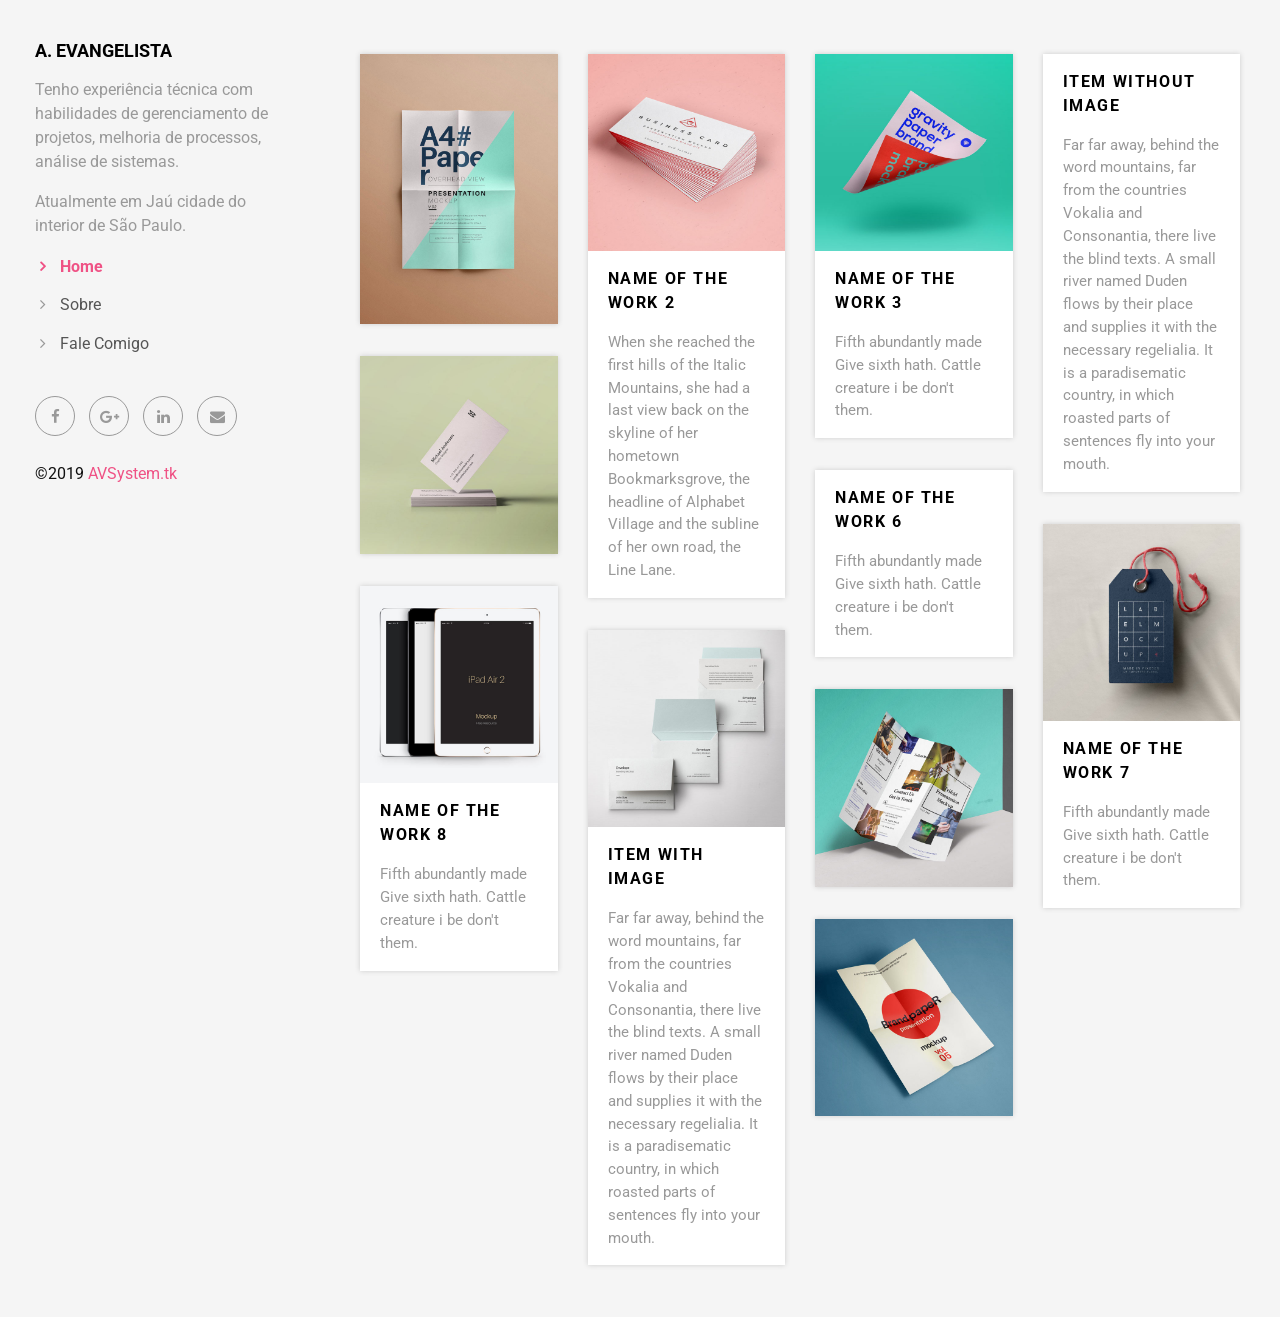
==== commit f2ea7bea: "starter new portfolio" ====
--- a/index.html
+++ b/index.html
@@ -1,224 +1,192 @@
-
-<!doctype html>
-<!--[if lt IE 7]>      <html class="no-js lt-ie9 lt-ie8 lt-ie7"> <![endif]-->
-<!--[if IE 7]>         <html class="no-js lt-ie9 lt-ie8"> <![endif]-->
-<!--[if IE 8]>         <html class="no-js lt-ie9"> <![endif]-->
-<!--[if gt IE 8]><!--> <html class="no-js"> <!--<![endif]-->
-<meta http-equiv="content-type" content="text/html;charset=utf-8" />
+<!DOCTYPE html>
+<html>
+</html>
 <head>
-        <meta charset="utf-8">
-        <meta http-equiv="X-UA-Compatible" content="IE=edge">
-        <title>Kimo - Coming Soon</title>
-        <meta name="description" content="">
-        <meta name="viewport" content="width=device-width, user-scalable=no, maximum-scale=1, initial-scale=1, minimum-scale=1" />
-
-        <link rel="stylesheet" href="styles/loader.min.css"/>
-        <link rel="stylesheet" href="styles/main.min.css"/>
-
-        <link rel="stylesheet" href="styles/custom.css">
-
-        <script src="scripts/modernizr.custom.min.js"></script>
-        <link href='http://fonts.googleapis.com/css?family=Lato:100,300,400,700,900' rel='stylesheet' type='text/css'>
-        <link href="styles/font-awesome.css" rel="stylesheet">
-
-        <!--[if lte IE 8]>
-        <script src="scripts/respond.min.js"></script>
-        <![endif]-->
-
-        <script>
-            var now = new Date();
-            startDate = now.setDate(now.getDate() - 63);
-            targetDate = now.setDate(now.getDate() + 89) - 32810000;
-            var miniGoOptions = {
-                theme: {
-                    // Set to true to add a translucent background behind each page
-                    contentBackground: false
-                },
-
-                countdown: {
-                    // Possible options are 'default' or 'piechart'
-                    type: 'default',
-                    // The date when the countdown started. Used by the progress bars. 24 Hour format (00 to 23): Month Day, Year Hours:Minutes
-                    startDate: new Date(startDate),
-                    // The target date we're counting down to. 24 Hour format (00 to 23): Month Day, Year Hours:Minutes
-                    targetDate: new Date(targetDate)
-                },
-
-                background: {
-                    // Main background color
-                    color: '#000',
-                    // Path to pattern overlay or empty if not needed. Use '' for empty.
-                    patternOverlay: 'images/patterns/dotted-1.png',
-                    // Sets the opacity of the pattern overlay. 0 is completely transparent, 1.0 is fully opaque.
-                    patternOverlayOpacity: 1,
-                    // Possible options are 'slideshow' or 'video'. Enter '' if no slideshow/video is desired as background.
-                    type: 'slideshow',
-
-                    slideshow: {
-                        // Type of transition effect. Possible options are 'kenburns', 'fade' or 'continuousFade'.
-                        type: 'kenburns',
-                        // Time in seconds between image changes
-                        duration: 10,
-
-                        // Ken Burns animation settings
-                        kenburns: {
-                            // Minimum and maximum scale of the image. It will be randomized for every frame.
-                            minScale: 1.2,
-                            maxScale: 1.7,
-                            // Minimum and maximum movement of the image, in percent. It will be randomized for every frame. Note that this is also limited by the scale because the image needs to stay within the viewport.
-                            minMove: 5,
-                            maxMove: 15
-                        }
-                    },
-
-
-                }
-            }
-        </script>
-    </head>
-    <body>
-        <div class="loader">
-            <img class="loader-logo" src="images/logo.png" width="141" height="141" alt="Kimo">
-            <div class="bubblingG">
-                <span id="bubblingG_1"></span>
-                <span id="bubblingG_2"></span>
-                <span id="bubblingG_3"></span>
+  <meta charset="utf-8">
+  <meta http-equiv="X-UA-Compatible" content="IE=edge">
+  <title>Evangelista Alesson</title>
+  <meta name="description" content="">
+  <meta name="viewport" content="width=device-width, initial-scale=1">
+  <meta name="robots" content="all,follow">
+  <!-- Bootstrap CSS-->
+  <link rel="stylesheet" href="vendor/bootstrap/css/bootstrap.min.css">
+  <!-- Font Awesome CSS-->
+  <link rel="stylesheet" href="vendor/font-awesome/css/font-awesome.min.css">
+  <!-- Google fonts - Roboto-->
+  <link rel="stylesheet" href="https://fonts.googleapis.com/css?family=Roboto:400,300,700,400italic">
+  <!-- owl carousel-->
+  <link rel="stylesheet" href="vendor/owl.carousel/assets/owl.carousel.css">
+  <link rel="stylesheet" href="vendor/owl.carousel/assets/owl.theme.default.css">
+  <!-- theme stylesheet-->
+  <link rel="stylesheet" href="css/style.default.css" id="theme-stylesheet">
+  <!-- Custom stylesheet - for your changes-->
+  <link rel="stylesheet" href="css/custom.css">
+  <!-- Favicon-->
+  <link rel="shortcut icon" href="img/favicon.png">
+  <!-- Tweaks for older IEs--><!--[if lt IE 9]>
+    <script src="https://oss.maxcdn.com/html5shiv/3.7.3/html5shiv.min.js"></script>
+    <script src="https://oss.maxcdn.com/respond/1.4.2/respond.min.js"></script><![endif]-->
+</head>
+<body>
+  <div id="all">
+    <div class="container-fluid">
+      <div class="row row-offcanvas row-offcanvas-left">
+        <!--   *** SIDEBAR ***-->
+        <div id="sidebar" class="col-md-4 col-lg-3 sidebar-offcanvas">
+          <div class="sidebar-content">
+            <h1 class="sidebar-heading"> <a href="index.html">A. Evangelista</a></h1>
+            <p class="sidebar-p">Tenho experiência técnica com habilidades de gerenciamento de projetos, melhoria de processos, análise de sistemas.  </p>
+            <p class="sidebar-p">Atualmente em Jaú cidade do interior de São Paulo. </p>
+            <ul class="sidebar-menu">
+                <!-- Link-->
+                <li class="sidebar-item"><a href="index.html" class="sidebar-link active">Home</a></li>
+                <!-- Link-->
+                <li class="sidebar-item"><a href="about.html" class="sidebar-link">Sobre</a></li>
+                <!-- Link-->
+                <li class="sidebar-item"><a href="contact.html" class="sidebar-link">Fale Comigo</a></li>
+            </ul>
+            <p class="social">
+                <a href="#" data-animate-hover="pulse" class="external facebook"><i class="fa fa-facebook"></i></a>
+                <a href="#" data-animate-hover="pulse" class="external gplus"><i class="fa fa-google-plus"></i></a>
+                <a href="#" data-animate-hover="pulse" class="external linkedin"><i class="fa fa-linkedin"></i></a>
+                <a href="#" data-animate-hover="pulse" class="email"><i class="fa fa-envelope"></i></a>
+            </p>
+            <div class="copyright text-center text-md-left">
+              <!-- Please do not remove the backlink to us, unless you support the development at http://bootstrapious.com/donate. It is part of the license conditions. Thanks for understanding :)        -->
             </div>
+            <p class="credit">&copy;2019 <a href="http://avsystem.tk" class="external">AVSystem.tk</a></p>
+          </div>
         </div>
-
-        <div class="site-wrapper">
-            <div class="site-page site-front site-page--active">
-
-                <div class="grid">
-                    <div class="grid__item one-whole push--bottom">
-                        <img src="images/logo.png" width="141" height="141" alt="Kimo">
-
-                    </div>
-
-                    <div class="grid__item one-whole">
-                        <h3>Welcome to Kimo, a clean, modern coming soon template.</h3>
-                    </div>
-
-                    <div class="grid__item one-whole">
-                        <div class="clock" data-labels="Days,Hours,Minutes,Seconds"></div>
-                    </div>
-
-                    <div class="grid__item one-whole push--top">
-                        <div class="form-flip push--top">
-                            <button class="form-flip__enabler btn btn--full">Get Notified</button>
-
-                            <div class="form-flip__target">
-                                <form class="form-ajax" data-success-response="success" action="#">
-                                    <div class="input-group">
-                                        <input class="text-input" id="smail" name="smail" type="email" placeholder="Your e-mail address" data-msg-required="This field is required." data-msg-email="Please enter a valid email address." required>
-                                        <div class="input-group-addon">
-                                            <button class="btn btn--font-black" id="gogo" type="submit" autocomplete="off"><span>GO</span><i class="form-spinner fa fa-spinner"></i></button>
-                                        </div>
-                                    </div>
-<div id="MainResult1" ><!-- retrive response Here --></div>
-                                    <input type="hidden" name="subscribe">
-
-                                    <input type="text" name="important-info">
-                                    <!-- Don't remove the above field. It is a decoy to prevent spam -->
-                                </form>
-                            </div>
-
-                            <button class="form-flip__close btn btn--full">Got it, thank you</button>
-                        </div>
-                    </div>
+        <!--   *** SIDEBAR END ***  -->
+        <!--   *** PORTFOLIO ***-->
+        <div class="col-md-8 col-lg-9 content-column">
+          <div class="small-navbar d-flex d-md-none">
+            <button type="button" data-toggle="offcanvas" class="btn btn-outline-primary"> <i class="fa fa-align-left mr-2"></i>Menu</button>
+            <h1 class="small-navbar-heading"> <a href="index.html">Creative </a></h1>
+          </div>
+          <div class="grid row">
+            <div class="col-md-6 col-lg-3 grid-item">
+              <div class="box-masonry"> <a href="detail.html" title="" class="box-masonry-image with-hover-overlay"><img src="img/portfolio/a4-paper.jpg" alt="" class="img-fluid"></a>
+                <div class="box-masonry-hover-text-header"> <a href="detail.html" class="tile-link">  </a>
+                  <h4>Name of the work 1</h4>
+                  <div class="box-masonry-desription">
+                    <p>Even the all-powerful Pointing has no control about the blind texts it is an almost unorthographic life. One day however a small line of blind text by the name of Lorem Ipsum decided to leave for the far World of Grammar. </p>
+                  </div>
                 </div>
+              </div>
             </div>
-
-            <div id="aboutPage" class="site-page site-page--from-left">
-                <h1>Who we are</h1>
-
-                <p>Lorem ipsum dolor sit amet, consectetur adipiscing elit. Nulla eget nibh at libero fringilla adipiscing nec ut leo. Etiam nec purus arcu. Morbi sollicitudin at risus id malesuada. Vestibulum ante ipsum primis in faucibus orci luctus et ultrices posuere cubilia Curae; Etiam sed tincidunt arcu. Donec molestie ante sapien, sed molestie est euismod eget. Maecenas ac metus accumsan, scelerisque massa sed, porta est. Aliquam ut mollis mi. Cras id vulputate purus, ac sollicitudin ante.</p>
-
-                <p>Integer condimentum eu lectus quis semper. Sed id metus magna. Morbi ultrices magna id euismod hendrerit. Pellentesque nec mattis odio, vitae laoreet metus. Sed eget sollicitudin est, vitae accumsan nisi. Fusce consequat imperdiet venenatis. Integer mollis hendrerit facilisis. Praesent vel mattis enim. Integer fringilla et urna vitae rutrum.</p>
+            <div class="col-md-6 col-lg-3 grid-item">
+              <div class="box-masonry"> <a href="detail.html" title="" class="box-masonry-image with-hover-overlay with-hover-icon"><img src="img/portfolio/business-card-26.jpg" alt="" class="img-fluid"></a>
+                <div class="box-masonry-text">
+                  <h4> <a href="detail.html">Name of the work 2</a></h4>
+                  <div class="box-masonry-desription">
+                    <p> When she reached the first hills of the Italic Mountains, she had a last view back on the skyline of her hometown Bookmarksgrove, the headline of Alphabet Village and the subline of her own road, the Line Lane.</p>
+                  </div>
+                </div>
+              </div>
             </div>
-
-            <div id="contactPage" class="site-page site-page--from-right">
-                <h1>Get in touch</h1>
-
-                <div class="grid">
-                    <div class="grid__item one-whole">
-                        <div class="contact-info"><i class="fa fa-phone"></i>+1 555 85952</div>
-                        <div class="contact-info"><i class="fa fa-envelope-o"></i><a href="#">info@kimo.com</a></div>
-                    </div>
-                    <div class="grid__item one-whole push-half--top">
-                        <div class="contact-info"><i class="fa fa-map-marker"></i>345 Rodeo Red San Kose, CA 26111, UK</div>
-                    </div>
+            <div class="col-md-6 col-lg-3 grid-item">
+              <div class="box-masonry"> <a href="detail.html" title="" class="box-masonry-image with-hover-overlay with-hover-icon"><img src="img/portfolio/gravity-paper.jpg" alt="" class="img-fluid"></a>
+                <div class="box-masonry-text">
+                  <h4> <a href="detail.html">Name of the work 3</a></h4>
+                  <div class="box-masonry-desription">
+                    <p>Fifth abundantly made Give sixth hath. Cattle creature i be don't them.</p>
+                  </div>
                 </div>
-
-                <form id="contact-form"    method="post">
-                    <div class="grid" id="contacto">
-                        <div class="grid__item one-half palm-one-whole push--top">
-                            <input class="text-input" id="name" name="name" type="text" placeholder="Your name" data-msg-required="This field is required." required>
-
-                        </div>
-                        <div class="grid__item one-half palm-one-whole push--top">
-                            <input class="text-input" id="email" name="email" type="email" placeholder="Your e-mail address" data-msg-required="This field is required." data-msg-email="Please enter a valid email address." required>
-                        </div>
-                        <div class="grid__item one-whole push--top">
-                            <textarea rows="6" id="message" name="message" placeholder="Message" data-msg-required="This field is required." required></textarea>
-                        </div>
-                        <div class="grid__item one-whole push--top">
-                            <button class="btn btn--font-bold" id="contact-btnn" type="submit"><span>SEND MESSAGE</span></button>
-                        </div>
-
-                    </div>
-<div id="MainResult" style=" margin-top: 20px; "><!-- retrive response Here --></div>
-                    <input type="text" name="important-info">
-
-                </form>
+              </div>
             </div>
+            <div class="col-md-6 col-lg-3 grid-item">
+              <div class="box-masonry">
+                <div class="box-masonry-text">
+                  <h4> <a href="detail.html">Item without image</a></h4>
+                  <div class="box-masonry-desription">
+                    <p>Far far away, behind the word mountains, far from the countries Vokalia and Consonantia, there live the blind texts.  A small river named Duden flows by their place and supplies it with the necessary regelialia. It is a paradisematic country, in which roasted parts of sentences fly into your mouth.</p>
+                  </div>
+                </div>
+              </div>
+            </div>
+            <div class="col-md-6 col-lg-3 grid-item">
+              <div class="box-masonry"> <a href="detail.html" title="" class="box-masonry-image with-hover-overlay"><img src="img/portfolio/business-card.jpg" alt="" class="img-fluid"></a>
+                <div class="box-masonry-hover-text-header"> <a href="detail.html" class="tile-link">  </a>
+                  <h4>Name of the work 5</h4>
+                  <div class="box-masonry-desription">
+                    <p>Fifth abundantly made Give sixth hath. Cattle creature i be don't them.</p>
+                  </div>
+                </div>
+              </div>
+            </div>
+            <div class="col-md-6 col-lg-3 grid-item">
+              <div class="box-masonry">
+                <div class="box-masonry-text">
+                  <h4> <a href="detail.html">Name of the work 6</a></h4>
+                  <div class="box-masonry-desription">
+                    <p>Fifth abundantly made Give sixth hath. Cattle creature i be don't them.</p>
+                  </div>
+                </div>
+              </div>
+            </div>
+            <div class="col-md-6 col-lg-3 grid-item">
+              <div class="box-masonry"> <a href="detail.html" title="" class="box-masonry-image with-hover-overlay with-hover-icon"><img src="img/portfolio/label-clothes.jpg" alt="" class="img-fluid"></a>
+                <div class="box-masonry-text">
+                  <h4> <a href="detail.html">Name of the work 7</a></h4>
+                  <div class="box-masonry-desription">
+                    <p>Fifth abundantly made Give sixth hath. Cattle creature i be don't them.</p>
+                  </div>
+                </div>
+              </div>
+            </div>
+            <div class="col-md-6 col-lg-3 grid-item">
+              <div class="box-masonry"> <a href="detail.html" title="" class="box-masonry-image with-hover-overlay with-hover-icon"><img src="img/portfolio/ipad-air-2.jpg" alt="" class="img-fluid"></a>
+                <div class="box-masonry-text">
+                  <h4> <a href="detail.html">Name of the work 8</a></h4>
+                  <div class="box-masonry-desription">
+                    <p>Fifth abundantly made Give sixth hath. Cattle creature i be don't them.</p>
+                  </div>
+                </div>
+              </div>
+            </div>
+            <div class="col-md-6 col-lg-3 grid-item">
+              <div class="box-masonry"> <a href="detail.html" title="" class="box-masonry-image with-hover-overlay with-hover-icon"><img src="img/portfolio/envelope-brand.jpg" alt="" class="img-fluid"></a>
+                <div class="box-masonry-text">
+                  <h4> <a href="detail.html">Item with image</a></h4>
+                  <div class="box-masonry-desription">
+                    <p>Far far away, behind the word mountains, far from the countries Vokalia and Consonantia, there live the blind texts.  A small river named Duden flows by their place and supplies it with the necessary regelialia. It is a paradisematic country, in which roasted parts of sentences fly into your mouth.</p>
+                  </div>
+                </div>
+              </div>
+            </div>
+            <div class="col-md-6 col-lg-3 grid-item">
+              <div class="box-masonry"> <a href="detail.html" title="" class="box-masonry-image with-hover-overlay"><img src="img/portfolio/trifold.jpg" alt="" class="img-fluid"></a>
+                <div class="box-masonry-hover-text-header"> <a href="detail.html" class="tile-link">  </a>
+                  <h4>Item with image</h4>
+                  <div class="box-masonry-desription">
+                    <p>Far far away, behind the word mountains, far from the countries Vokalia and Consonantia, there live the blind texts.  A small river named Duden flows by their place and supplies it with the necessary regelialia. It is a paradisematic country, in which roasted parts of sentences fly into your mouth.</p>
+                  </div>
+                </div>
+              </div>
+            </div>
+            <div class="col-md-6 col-lg-3 grid-item">
+              <div class="box-masonry"> <a href="detail.html" title="" class="box-masonry-image with-hover-overlay"><img src="img/portfolio/paper-presentation.jpg" alt="" class="img-fluid"></a>
+                <div class="box-masonry-hover-text-header"> <a href="detail.html" class="tile-link">  </a>
+                  <h4>Item with image</h4>
+                  <div class="box-masonry-desription">
+                    <p>Far far away, behind the word mountains, far from the countries Vokalia and Consonantia, there live the blind texts.  A small river named Duden flows by their place and supplies it with the necessary regelialia. It is a paradisematic country, in which roasted parts of sentences fly into your mouth.</p>
+                  </div>
+                </div>
+              </div>
+            </div>
+          </div>
         </div>
-
-        <div class="nav-social">
-            <a href="#" title="Follow us on Twitter"><i class="fa fa-twitter"></i></a>
-            <a href="#" title="Like us on Facebook"><i class="fa fa-facebook"></i></a>
-            <a href="#" title="Join us on LinkedIn"><i class="fa fa-linkedin"></i></a>
-            <a href="#" title="Pinterest Pinboard"><i class="fa fa-pinterest"></i></a>
-            <a href="#" title="Our works on Dribbble"><i class="fa fa-dribbble"></i></a>
-        </div>
-
-        <div class="nav-left">
-            <a href="#aboutPage" title="About" class="site-page__trigger"><i class="fa fa-info-circle"></i></a>
-        </div>
-        <div class="nav-right">
-            <a href="#contactPage" title="Contact" class="site-page__trigger"><i class="fa fa-envelope"></i></a>
-        </div>
-        <div class="nav-close">
-            <a href="#" title="Close" class="site-page__close"><i class="fa fa-times-circle"></i></a>
-        </div>
-
-
-        <figure class="bg-wrapper">
-            <img src="images/bg/slideshow-1.jpg" alt="Optional alt text goes here">
-            <img data-src="images/bg/slideshow-2.jpg" alt="">
-            <img data-src="images/bg/slideshow-3.jpg" alt="">
-
-        </figure>
-
-        <!--[if lte IE 8]><script src="scripts/jquery.min.js"></script><![endif]-->
-        <!--[if gt IE 8]><!--><script src="scripts/jquery.min.js"></script><!--<![endif]-->
-
-
-        <script src="scripts/flipclock.min.js"></script>
-
-        <!--[if gt IE 8]><!-->
-        <script src="scripts/jquery.easypiechart.min.js"></script>
-        <!--<![endif]-->
-
-
-        <script src="scripts/subscribe.js"></script>
-        <script src="scripts/contact.js"></script>
-<script src="scripts/jquery.validate.min.js"></script>
-        <script src="scripts/main.min.js"></script>
-
-        <!--[if lte IE 9]>
-        <script src="scripts/jquery.placeholder.min.js"></script>
-        <![endif]-->
+        <!--   *** PORTFOLIO END ***-->
+      </div>
+    </div>
+  </div>
+  <!-- JavaScript files-->
+  <script src="vendor/jquery/jquery.min.js"></script>
+  <script src="vendor/popper.js/umd/popper.min.js"> </script>
+  <script src="vendor/bootstrap/js/bootstrap.min.js"></script>
+  <script src="vendor/jquery.cookie/jquery.cookie.js"> </script>
+  <script src="vendor/owl.carousel/owl.carousel.min.js"></script>
+  <script src="vendor/masonry-layout/masonry.pkgd.min.js"></script>
+  <script src="js/front.js"></script>
 </body>
-
-</html>
--- a/css/style.default.css
+++ b/css/style.default.css
@@ -0,0 +1,2777 @@
+/*
+=========================================
+=========================================
+
+   Bootstrapious Boilerplate Template
+
+=========================================
+========================================= */
+/*
+
+=========================================================
+    GENERAL
+=========================================================
+
+*/
+html,
+body {
+  overflow-x: hidden;
+}
+
+strong {
+  font-weight: 700;
+}
+
+header {
+  z-index: 1000;
+}
+
+section {
+  position: relative;
+  padding-top: 0.625rem;
+  padding-bottom: 0.625rem;
+}
+
+section.background-gray-lighter {
+  background: #eee;
+}
+
+section.background-gray-lightest {
+  background: #f5f5f5;
+  border-top: solid 1px #eee;
+  border-bottom: solid 1px #eee;
+}
+
+section.background-secondary {
+  background: #60c5ba;
+  border-top: solid 1px #338c82;
+  border-bottom: solid 1px #338c82;
+}
+
+.section-inverse {
+  color: #fff;
+}
+
+.section-inverse h1,
+.section-inverse h2,
+.section-inverse h3,
+.section-inverse h4,
+.section-inverse h5,
+.section-inverse h6 {
+  color: #fff;
+}
+
+.section-inverse .heading:after {
+  background: #fff;
+}
+
+.no-space .box {
+  margin: 0 -0.9375rem;
+}
+
+.margin-top {
+  margin-top: 1.875rem;
+}
+
+.margin-top--big {
+  margin-top: 3.75rem !important;
+}
+
+.margin-bottom {
+  margin-bottom: 1.875rem;
+}
+
+.margin-bottom--big {
+  margin-bottom: 3.75rem !important;
+}
+
+.padding--small {
+  padding-top: 1.875rem;
+  padding-bottom: 1.875rem;
+}
+
+.weight-300 {
+  font-weight: 300 !important;
+}
+
+.weight-500 {
+  font-weight: 500 !important;
+}
+
+.weight-700 {
+  font-weight: 700 !important;
+}
+
+.text-gray {
+  color: #555;
+}
+
+.text-gray-light {
+  color: #999;
+}
+
+.text-gray-lighter {
+  color: #eee;
+}
+
+a,
+button {
+  -webkit-transition: all 0.2s;
+  transition: all 0.2s;
+}
+
+.clickable {
+  cursor: pointer !important;
+}
+
+.required {
+  color: #ef5285;
+}
+
+.accent {
+  color: #ef5285;
+}
+
+.icon {
+  display: inline-block;
+  width: 3.75rem;
+  height: 3.75rem;
+  line-height: 3.75rem;
+  border-radius: 1.875rem;
+  border: solid 1px #ef5285;
+  color: #ef5285;
+  -webkit-transition: all 0.3s;
+  transition: all 0.3s;
+  font-size: 1.875rem;
+  margin: 0 auto 1.875rem;
+  text-align: center;
+}
+
+.icon.brand-secondary {
+  border-color: #60c5ba;
+  color: #60c5ba;
+}
+
+.icon.brand-terciary {
+  border-color: #008c9e;
+  color: #008c9e;
+}
+
+.icon.brand-four {
+  border-color: #feee7d;
+  color: #feee7d;
+}
+
+/*
+
+=========================================================
+SIDEBAR + RIGHT COLUMN
+=========================================================
+
+*/
+#sidebar {
+  padding-top: 2.5rem;
+}
+
+@media (min-width: 576px) {
+  .sidebar-content {
+    padding-left: 1.25rem;
+    padding-right: 1.25rem;
+  }
+}
+
+.sidebar-heading {
+  font-size: 1.125rem;
+  text-transform: uppercase;
+}
+
+.sidebar-heading a {
+  color: #000;
+  text-decoration: none;
+  -webkit-transition: all 0.3s;
+  transition: all 0.3s;
+}
+
+.sidebar-heading a:hover {
+  border-bottom: dotted 1px #ef5285;
+  color: #000;
+  text-decoration: none;
+}
+
+.sidebar-p {
+  color: #999;
+  font-size: 0.875;
+}
+
+.sidebar-menu {
+  list-style-type: none;
+  padding-left: 1.25rem;
+  margin-bottom: 2.5rem;
+}
+
+.sidebar-item {
+  margin-bottom: 0.85rem;
+}
+
+.sidebar-item.active > a, .sidebar-item.current-menu-item > a {
+  color: #ef5285;
+  font-weight: bold;
+}
+
+.sidebar-item.active:before, .sidebar-item.current-menu-item:before {
+  color: #ef5285;
+}
+
+.sidebar-item a:hover {
+  text-decoration: none;
+  color: #ef5285;
+}
+
+.sidebar-item .sub-menu {
+  list-style: none;
+  padding-left: 0.625rem;
+  margin: 0.625rem 0;
+}
+
+.sidebar-item .sub-menu a {
+  color: #999;
+}
+
+.sidebar-item .sub-menu a:hover {
+  color: #ef5285;
+}
+
+.sidebar-item .sub-menu li.active > a,
+.sidebar-item .sub-menu li.current-menu-item > a {
+  color: #ef5285;
+  font-weight: bold;
+}
+
+.sidebar-item .sub-menu li.active:before,
+.sidebar-item .sub-menu li.current-menu-item:before {
+  color: #ef5285;
+}
+
+.sidebar-link {
+  color: #555;
+}
+
+.sidebar-link:before {
+  font-family: 'FontAwesome';
+  content: '\f105';
+  margin: 0 0.85rem 0 -0.9375rem;
+  color: #999;
+}
+
+.sidebar-link.active {
+  color: #ef5285;
+  font-weight: bold;
+}
+
+.sidebar-link.active::before {
+  color: #ef5285;
+}
+
+.sidebar-link:hover::before {
+  color: #ef5285;
+}
+
+.content-column {
+  padding-top: 2.5rem;
+  padding-left: 1.25rem;
+  padding-right: 1.25rem;
+  padding-bottom: 1.25rem;
+}
+
+@media (min-width: 768px) {
+  .content-column {
+    padding-left: 2.5rem;
+    padding-right: 2.5rem;
+  }
+}
+
+.content-column.white-background {
+  background: #fff;
+  min-height: 100vh;
+}
+
+.grid {
+  padding-top: 0.85rem;
+  overflow: hidden;
+}
+
+.content-column-content p.lead {
+  color: #555;
+}
+
+.content-column-content p,
+.content-column-content li {
+  color: #999;
+}
+
+.content-column-content ul li {
+  list-style-type: none;
+}
+
+.content-column-content ul li:before {
+  font-family: 'FontAwesome';
+  content: '\f105';
+  margin: 0 0.85rem 0 -0.9375rem;
+  color: #ef5285;
+}
+
+.content-column-content h1,
+.content-column-content h2,
+.content-column-content h3,
+.content-column-content h4,
+.content-column-content h5,
+.content-column-content h6,
+.content-column-content p,
+.content-column-content form,
+.content-column-content ul,
+.content-column-content ol {
+  margin-bottom: 2rem;
+}
+
+.small-navbar {
+  width: 100%;
+  -webkit-box-pack: justify;
+  -ms-flex-pack: justify;
+  justify-content: space-between;
+  -webkit-box-align: center;
+  -ms-flex-align: center;
+  align-items: center;
+  margin-bottom: 2rem;
+}
+
+.small-navbar-heading {
+  display: block;
+  font-size: 1.125rem;
+  text-transform: uppercase;
+  margin-bottom: 0 !important;
+}
+
+.small-navbar-heading a {
+  color: #000;
+  text-decoration: none;
+  -webkit-transition: all 0.3s;
+  transition: all 0.3s;
+}
+
+.small-navbar-heading a:hover {
+  border-bottom: dotted 1px #ef5285;
+  color: #000;
+  text-decoration: none;
+}
+
+/*
+
+=========================================================
+OFF-CANVAS SIDEBAR BEHAVIOUR
+=========================================================
+
+*/
+@media (max-width: 767.98px) {
+  .row-offcanvas {
+    position: relative;
+    -webkit-transition: all .25s ease-out;
+    transition: all .25s ease-out;
+    opacity: 1;
+  }
+  .row-offcanvas-right {
+    right: 0;
+  }
+  .row-offcanvas-left {
+    left: 0;
+  }
+  .row-offcanvas-right .sidebar-offcanvas {
+    right: -50%;
+    /* 6 columns */
+  }
+  .row-offcanvas-left .sidebar-offcanvas {
+    left: -48%;
+    /* 6 columns */
+  }
+  .row-offcanvas-right.active {
+    right: 50%;
+    /* 6 columns */
+  }
+  .row-offcanvas-left.active {
+    left: 50%;
+    /* 6 columns */
+  }
+  .sidebar-offcanvas {
+    position: absolute;
+    top: 0;
+    width: 50%;
+    /* 6 columns */
+  }
+}
+
+/*
+
+=========================================================
+SERVICES / INTEGRATIONS
+=========================================================
+
+*/
+.services {
+  margin-top: 5rem;
+  text-align: center;
+}
+
+.services .services-heading {
+  text-transform: uppercase;
+  font-size: 1.125rem;
+  font-weight: 400;
+  color: #999;
+  margin-bottom: 2.5rem;
+}
+
+.services .heading {
+  font-size: 1.125rem;
+  font-weight: 700;
+  margin-bottom: 1.25rem;
+  text-align: center;
+}
+
+.services .heading:after {
+  content: " ";
+  display: block;
+  width: 6.25rem;
+  height: 1px;
+  margin: 1.25rem auto 1.25rem;
+  background: #ef5285;
+}
+
+.services p {
+  font-size: 0.875rem;
+  line-height: 1.5;
+  margin-bottom: 3.75rem;
+  color: #999;
+}
+
+/*
+
+=========================================================
+CUSTOMERS
+=========================================================
+
+*/
+.customer {
+  text-align: center;
+}
+
+.customer img {
+  display: inline-block;
+  margin-top: 0.625rem;
+  margin-bottom: 0.625rem;
+  -webkit-filter: grayscale(100%);
+  filter: grayscale(100%);
+}
+
+.customer img:hover {
+  -webkit-filter: grayscale(0);
+  filter: grayscale(0);
+}
+
+/*
+
+=========================================================
+SIGN UP FORM
+=========================================================
+
+*/
+@media (max-width: 767.98px) {
+  .sign-up-form .form-control {
+    margin-bottom: 1.25rem;
+  }
+  .sign-up-form .btn {
+    margin-bottom: 1.25rem;
+  }
+}
+
+label {
+  font-weight: normal;
+  color: #555;
+  font-size: 0.875rem;
+  text-transform: uppercase;
+  letter-spacing: .1rem;
+}
+
+/*
+
+=========================================================
+SOCIAL LINKS
+=========================================================
+
+*/
+.contact-form {
+  margin-bottom: 1.25rem;
+}
+
+p.social {
+  margin-top: 1.25rem;
+}
+
+p.social a {
+  margin: 0 0.625rem 0.625rem 0;
+  color: #fff;
+  display: inline-block;
+  width: 2.5rem;
+  height: 2.5rem;
+  border-radius: 1.25rem;
+  line-height: 2.5rem;
+  font-size: 0.9375rem;
+  text-align: center;
+  -webkit-transition: all 0.3s;
+  transition: all 0.3s;
+  vertical-align: bottom;
+  border: solid 1px #999;
+  color: #999;
+  transition: all 0.3s;
+  /*
+             &.facebook {background-color: #4460ae; border-color: #4460ae;}
+             &.gplus {background-color: #c21f25; border-color: #c21f25;}
+             &.twitter {background-color: #3cf; border-color: #3cf;}
+             &.instagram {background-color: #cd4378; border-color: #cd4378;}
+             &.email {background-color: #4a7f45; border-color: #4a7f45;}
+             &.link {background-color: #871AFF; border-color: #871AFF;}
+             */
+}
+
+p.social a:hover {
+  color: #ef5285;
+  border-color: #ef5285;
+}
+
+p.social a i {
+  vertical-align: bottom;
+  line-height: 2.5rem;
+}
+
+p.social.social--outline a {
+  background: transparent;
+}
+
+p.social.social--outline a.facebook {
+  color: #4460ae;
+  border-color: #4460ae;
+}
+
+p.social.social--outline a.gplus {
+  color: #c21f25;
+  border-color: #c21f25;
+}
+
+p.social.social--outline a.twitter {
+  color: #3cf;
+  border-color: #3cf;
+}
+
+p.social.social--outline a.instagram {
+  color: #cd4378;
+  border-color: #cd4378;
+}
+
+p.social.social--outline a.email {
+  color: #4a7f45;
+  border-color: #4a7f45;
+}
+
+p.social.social--outline a.link {
+  color: #871AFF;
+  border-color: #871AFF;
+}
+
+p.social.social--big a {
+  width: 3.75rem;
+  height: 3.75rem;
+  border-radius: 1.875rem;
+  line-height: 3.75rem;
+  font-size: 1.56rem;
+}
+
+p.social.social--big i {
+  line-height: 3.75rem;
+}
+
+/*
+
+=========================================================
+COPYRIGHT
+=========================================================
+
+*/
+.copyright {
+  color: #999;
+  font-size: 0.8125rem;
+}
+
+.copyright p.credit {
+  margin-bottom: 0.625rem;
+}
+
+.copyright p.credit a {
+  color: #999;
+}
+
+/*
+
+=========================================================
+MAIN PORTFOLIO SLIDER
+=========================================================
+
+*/
+#main-slider {
+  margin-bottom: 2.5rem;
+}
+
+#main-slider ul li div {
+  width: 100%;
+}
+
+#main-slider .owl-wrapper-outer {
+  -webkit-box-shadow: 0 1px 0.85rem #ccc;
+  box-shadow: 0 1px 0.85rem #ccc;
+}
+
+#main-slider .owl-controls .owl-buttons {
+  display: none;
+}
+
+#main-slider .owl-controls .owl-page.active span,
+#main-slider .owl-controls.clickable .owl-page:hover span {
+  background: #ef5285;
+}
+
+/*
+
+=========================================================
+ABOUT
+=========================================================
+
+*/
+.progress-title {
+  text-align: left;
+  font-weight: 700;
+  text-transform: uppercase;
+  color: #999;
+  font-size: 0.78rem;
+}
+
+.progress-bar-skill1 {
+  background: #f8afc7;
+}
+
+.progress-bar-skill2 {
+  background: #f598b6;
+}
+
+.progress-bar-skill3 {
+  background: #f381a6;
+}
+
+.progress-bar-skill4 {
+  background: #f16995;
+}
+
+.progress-bar-skill5 {
+  background: #ef5285;
+}
+
+.skill-item {
+  margin-bottom: 1rem;
+}
+
+.skill-item:last-of-type {
+  margin-bottom: 3rem;
+}
+
+.progress {
+  height: 1.5rem;
+  border-radius: 0;
+}
+
+/* breadcrumbs */
+.breadcrumb {
+  font-family: "Roboto", Helvetica, Arial, sans-serif;
+  text-transform: uppercase;
+  text-align: center;
+  font-size: 0.875rem;
+}
+
+.masonry-item {
+  margin-bottom: 2rem;
+}
+
+.tile-link {
+  position: absolute;
+  cursor: pointer;
+  width: 100%;
+  height: 100%;
+  left: 0;
+  top: 0;
+  z-index: 30;
+}
+
+.box-masonry {
+  background: #fff;
+  position: relative;
+  -webkit-box-shadow: 0 0 5px #ccc;
+  box-shadow: 0 0 5px #ccc;
+  -webkit-transition: all 0.3s;
+  transition: all 0.3s;
+  overflow: hidden;
+  text-overflow: ellipsis;
+  margin-bottom: 2rem;
+}
+
+.box-masonry h4 {
+  font-size: 1rem;
+  line-height: 1.5;
+  font-weight: 700;
+  text-transform: uppercase;
+  letter-spacing: 0.1em;
+}
+
+.box-masonry h4 a {
+  color: #000;
+  border-bottom: solid 1px transparent;
+}
+
+.box-masonry h4 a:hover {
+  border-bottom: dotted 1px #ef5285;
+  color: #000;
+  text-decoration: none;
+}
+
+.box-masonry .box-masonry-text {
+  padding: 1rem 1.25rem 1rem;
+}
+
+.box-masonry .box-masonry-text p {
+  color: #999;
+  font-size: 0.95rem;
+}
+
+.box-masonry .box-masonry-hover-text-header {
+  position: absolute;
+  left: 0;
+  right: 0;
+  top: 0;
+  padding: 1rem 1.25rem 1rem;
+  opacity: 0;
+  -webkit-transition: all 0.3s;
+  transition: all 0.3s;
+  color: #555;
+}
+
+.box-masonry .box-masonry-hover-text-header p {
+  font-size: 0.875rem;
+}
+
+.box-masonry .box-masonry-hover-text-header h4 a {
+  color: #555;
+}
+
+.box-masonry .box-masonry-hover-center {
+  position: absolute;
+  width: 100%;
+  top: 30%;
+  opacity: 0;
+  padding-left: 1.25rem;
+  -webkit-transition: all 0.3s;
+  transition: all 0.3s;
+  text-align: center;
+}
+
+.box-masonry .box-masonry-hover-center .see-more-icon {
+  color: #555;
+  font-size: 3.125rem;
+}
+
+.box-masonry:hover {
+  margin-top: -5px;
+  -webkit-box-shadow: 0 2px 20px rgba(0, 0, 0, 0.2);
+  box-shadow: 0 2px 20px rgba(0, 0, 0, 0.2);
+}
+
+.box-masonry:hover .box-masonry-hover-text-header {
+  opacity: 1;
+}
+
+.box-masonry:hover .box-masonry-hover-center {
+  opacity: 1;
+}
+
+.box-masonry:hover .box-masonry-image.with-hover-overlay:before {
+  opacity: 0.8;
+}
+
+.box-masonry:hover .box-masonry-image.with-hover-icon:after {
+  opacity: 0.7;
+}
+
+.box-masonry h2:last-child,
+.box-masonry p:last-child {
+  margin-bottom: 0;
+}
+
+.box-masonry .box-masonry-image {
+  display: block;
+  position: relative;
+  min-height: 6.25rem;
+  background: #ccc;
+}
+
+.box-masonry .box-masonry-image.with-hover-overlay:before {
+  display: block;
+  position: absolute;
+  content: " ";
+  background: #fff;
+  opacity: 0;
+  width: 100%;
+  height: 100%;
+  left: 0;
+  top: 0;
+  -webkit-transition: all 0.3s;
+  transition: all 0.3s;
+}
+
+.box-masonry .box-masonry-image.with-hover-icon:after {
+  display: block;
+  position: absolute;
+  width: 100%;
+  left: 0;
+  top: 50%;
+  -webkit-transform: translate(0, -50%);
+  transform: translate(0, -50%);
+  opacity: 0;
+  -webkit-transition: all 0.3s;
+  transition: all 0.3s;
+  font-family: 'FontAwesome';
+  content: '\f105';
+  text-align: center;
+  font-size: 3.125rem;
+  color: #555;
+}
+
+.box-masonry .box-masonry-image:hover {
+  text-decoration: none;
+}
+
+.comment-list {
+  list-style-type: none;
+  padding-left: 0;
+}
+
+.comment-list li:before {
+  content: "";
+  display: none;
+  margin: 0;
+}
+
+.comments-title {
+  text-transform: uppercase;
+  color: #999;
+  font-size: 1.5rem;
+}
+
+.comment-body {
+  margin-bottom: 1.25rem;
+}
+
+.comment-meta {
+  clear: both;
+  margin-bottom: 1.25rem;
+}
+
+.comment-author {
+  font-family: inherit;
+  text-transform: uppercase;
+  color: #999;
+  font-size: 0.875rem;
+  float: left;
+}
+
+.comment-metadata {
+  float: right;
+  font-family: inherit;
+  text-transform: uppercase;
+  color: #999;
+  font-size: 0.875rem;
+}
+
+.comment-content {
+  font-weight: 300;
+}
+
+.comment-reply-link {
+  font-size: 0.875rem;
+}
+
+.avatar {
+  border-radius: 50%;
+}
+
+.comment-respond {
+  margin-top: 2.5rem;
+}
+
+.post-navigation {
+  margin-bottom: 2.5rem;
+}
+
+.comment-reply-title {
+  font-size: 1.5rem;
+}
+
+.entry-meta {
+  color: #999;
+  font-size: 0.875rem;
+}
+
+.owl-theme .owl-dots .owl-dot span {
+  width: 12px;
+  height: 12px;
+}
+
+.owl-theme .owl-dots .owl-dot {
+  outline: none;
+}
+
+.owl-theme .owl-dots .owl-dot.active span,
+.owl-theme .owl-dots .owl-dot:hover span {
+  background: #ef5285;
+}
+
+/*
+
+=====================
+STYLE SWITCHER FOR DEMO
+=====================
+
+*/
+#style-switch-button {
+  position: fixed;
+  bottom: 120px;
+  left: 0px;
+  border-radius: 0;
+  z-index: 2;
+  color: #fff;
+}
+
+#style-switch {
+  width: 300px;
+  padding: 20px;
+  position: fixed;
+  bottom: 160px;
+  left: 0;
+  background: #fff;
+  border: solid 1px #555;
+  z-index: 2000;
+}
+
+#style-switch h4 {
+  color: #252525;
+}
+
+/* ========================================= 
+   
+      THEMING OF THE BOOTSTRAP COMPONENTS           
+
+   ========================================= 
+   
+    1 - NAVBAR
+    2 - BUTTONS
+    3 - TYPE
+    4 - PAGINATION
+    5 - UTILITIES
+    6 - FORMS
+    7 - CODE
+    8 - NAV
+    9 - CARD
+    10 - DROPDOWNS
+   
+*/
+/*
+ * 1. NAVBAR
+ */
+.navbar {
+  padding: 0.5rem 1rem;
+}
+
+.navbar-brand {
+  display: inline-block;
+  padding-top: 0.3125rem;
+  padding-bottom: 0.3125rem;
+  margin-right: 1rem;
+  font-size: 1.25rem;
+}
+
+.navbar-toggler {
+  padding: 0.25rem 0.75rem;
+  font-size: 1.25rem;
+  line-height: 1;
+  border: 1px solid transparent;
+  border-radius: 0;
+}
+
+.navbar-light .navbar-brand {
+  color: rgba(0, 0, 0, 0.9);
+}
+
+.navbar-light .navbar-brand:hover, .navbar-light .navbar-brand:focus {
+  color: rgba(0, 0, 0, 0.9);
+}
+
+.navbar-light .navbar-nav .nav-link {
+  color: rgba(0, 0, 0, 0.5);
+}
+
+.navbar-light .navbar-nav .nav-link:hover, .navbar-light .navbar-nav .nav-link:focus {
+  color: rgba(0, 0, 0, 0.7);
+}
+
+.navbar-light .navbar-nav .nav-link.disabled {
+  color: rgba(0, 0, 0, 0.3);
+}
+
+.navbar-light .navbar-nav .show > .nav-link,
+.navbar-light .navbar-nav .active > .nav-link,
+.navbar-light .navbar-nav .nav-link.show,
+.navbar-light .navbar-nav .nav-link.active {
+  color: rgba(0, 0, 0, 0.9);
+}
+
+.navbar-light .navbar-toggler {
+  color: rgba(0, 0, 0, 0.5);
+  border-color: rgba(0, 0, 0, 0.1);
+}
+
+.navbar-light .navbar-toggler-icon {
+  background-image: url("data:image/svg+xml;charset=utf8,%3Csvg viewBox='0 0 30 30' xmlns='http://www.w3.org/2000/svg'%3E%3Cpath stroke='rgba(0, 0, 0, 0.5)' stroke-width='2' stroke-linecap='round' stroke-miterlimit='10' d='M4 7h22M4 15h22M4 23h22'/%3E%3C/svg%3E");
+}
+
+.navbar-light .navbar-text {
+  color: rgba(0, 0, 0, 0.5);
+}
+
+.navbar-dark .navbar-brand {
+  color: #fff;
+}
+
+.navbar-dark .navbar-brand:hover, .navbar-dark .navbar-brand:focus {
+  color: #fff;
+}
+
+.navbar-dark .navbar-nav .nav-link {
+  color: rgba(255, 255, 255, 0.5);
+}
+
+.navbar-dark .navbar-nav .nav-link:hover, .navbar-dark .navbar-nav .nav-link:focus {
+  color: rgba(255, 255, 255, 0.75);
+}
+
+.navbar-dark .navbar-nav .nav-link.disabled {
+  color: rgba(255, 255, 255, 0.25);
+}
+
+.navbar-dark .navbar-nav .show > .nav-link,
+.navbar-dark .navbar-nav .active > .nav-link,
+.navbar-dark .navbar-nav .nav-link.show,
+.navbar-dark .navbar-nav .nav-link.active {
+  color: #fff;
+}
+
+.navbar-dark .navbar-toggler {
+  color: rgba(255, 255, 255, 0.5);
+  border-color: rgba(255, 255, 255, 0.1);
+}
+
+.navbar-dark .navbar-toggler-icon {
+  background-image: url("data:image/svg+xml;charset=utf8,%3Csvg viewBox='0 0 30 30' xmlns='http://www.w3.org/2000/svg'%3E%3Cpath stroke='rgba(255, 255, 255, 0.5)' stroke-width='2' stroke-linecap='round' stroke-miterlimit='10' d='M4 7h22M4 15h22M4 23h22'/%3E%3C/svg%3E");
+}
+
+.navbar-dark .navbar-text {
+  color: rgba(255, 255, 255, 0.5);
+}
+
+/*
+ * 2. BUTTONS
+ */
+.btn {
+  font-weight: 400;
+  border: 1px solid transparent;
+  padding: 0.375rem 0.75rem;
+  font-size: 1rem;
+  line-height: 1.5;
+  border-radius: 0;
+  -webkit-transition: color 0.15s ease-in-out, background-color 0.15s ease-in-out, border-color 0.15s ease-in-out, -webkit-box-shadow 0.15s ease-in-out;
+  transition: color 0.15s ease-in-out, background-color 0.15s ease-in-out, border-color 0.15s ease-in-out, -webkit-box-shadow 0.15s ease-in-out;
+  transition: color 0.15s ease-in-out, background-color 0.15s ease-in-out, border-color 0.15s ease-in-out, box-shadow 0.15s ease-in-out;
+  transition: color 0.15s ease-in-out, background-color 0.15s ease-in-out, border-color 0.15s ease-in-out, box-shadow 0.15s ease-in-out, -webkit-box-shadow 0.15s ease-in-out;
+}
+
+@media screen and (prefers-reduced-motion: reduce) {
+  .btn {
+    -webkit-transition: none;
+    transition: none;
+  }
+}
+
+.btn:focus, .btn.focus {
+  -webkit-box-shadow: 0 0 0 0.2rem rgba(239, 82, 133, 0.25);
+  box-shadow: 0 0 0 0.2rem rgba(239, 82, 133, 0.25);
+}
+
+.btn.disabled, .btn:disabled {
+  opacity: 0.65;
+}
+
+.btn:not(:disabled):not(.disabled):active, .btn:not(:disabled):not(.disabled).active {
+  background-image: none;
+}
+
+.btn-link {
+  font-weight: 400;
+  color: #ef5285;
+}
+
+.btn-link:hover {
+  color: #e01557;
+  text-decoration: underline;
+}
+
+.btn-link:focus, .btn-link.focus {
+  text-decoration: underline;
+}
+
+.btn-link:disabled, .btn-link.disabled {
+  color: #222;
+}
+
+.btn-primary {
+  color: #fff;
+  background-color: #ef5285;
+  border-color: #ef5285;
+}
+
+.btn-primary:hover {
+  color: #fff;
+  background-color: #ec2f6c;
+  border-color: #eb2364;
+}
+
+.btn-primary:focus, .btn-primary.focus {
+  -webkit-box-shadow: 0 0 0 0.2rem rgba(239, 82, 133, 0.5);
+  box-shadow: 0 0 0 0.2rem rgba(239, 82, 133, 0.5);
+}
+
+.btn-primary.disabled, .btn-primary:disabled {
+  color: #fff;
+  background-color: #ef5285;
+  border-color: #ef5285;
+}
+
+.btn-primary:not(:disabled):not(.disabled):active, .btn-primary:not(:disabled):not(.disabled).active,
+.show > .btn-primary.dropdown-toggle {
+  color: #fff;
+  background-color: #eb2364;
+  border-color: #ea185c;
+}
+
+.btn-primary:not(:disabled):not(.disabled):active:focus, .btn-primary:not(:disabled):not(.disabled).active:focus,
+.show > .btn-primary.dropdown-toggle:focus {
+  -webkit-box-shadow: 0 0 0 0.2rem rgba(239, 82, 133, 0.5);
+  box-shadow: 0 0 0 0.2rem rgba(239, 82, 133, 0.5);
+}
+
+.btn-secondary {
+  color: #fff;
+  background-color: #222;
+  border-color: #222;
+}
+
+.btn-secondary:hover {
+  color: #fff;
+  background-color: #0f0f0f;
+  border-color: #090909;
+}
+
+.btn-secondary:focus, .btn-secondary.focus {
+  -webkit-box-shadow: 0 0 0 0.2rem rgba(34, 34, 34, 0.5);
+  box-shadow: 0 0 0 0.2rem rgba(34, 34, 34, 0.5);
+}
+
+.btn-secondary.disabled, .btn-secondary:disabled {
+  color: #fff;
+  background-color: #222;
+  border-color: #222;
+}
+
+.btn-secondary:not(:disabled):not(.disabled):active, .btn-secondary:not(:disabled):not(.disabled).active,
+.show > .btn-secondary.dropdown-toggle {
+  color: #fff;
+  background-color: #090909;
+  border-color: #020202;
+}
+
+.btn-secondary:not(:disabled):not(.disabled):active:focus, .btn-secondary:not(:disabled):not(.disabled).active:focus,
+.show > .btn-secondary.dropdown-toggle:focus {
+  -webkit-box-shadow: 0 0 0 0.2rem rgba(34, 34, 34, 0.5);
+  box-shadow: 0 0 0 0.2rem rgba(34, 34, 34, 0.5);
+}
+
+.btn-success {
+  color: #fff;
+  background-color: #28a745;
+  border-color: #28a745;
+}
+
+.btn-success:hover {
+  color: #fff;
+  background-color: #218838;
+  border-color: #1e7e34;
+}
+
+.btn-success:focus, .btn-success.focus {
+  -webkit-box-shadow: 0 0 0 0.2rem rgba(40, 167, 69, 0.5);
+  box-shadow: 0 0 0 0.2rem rgba(40, 167, 69, 0.5);
+}
+
+.btn-success.disabled, .btn-success:disabled {
+  color: #fff;
+  background-color: #28a745;
+  border-color: #28a745;
+}
+
+.btn-success:not(:disabled):not(.disabled):active, .btn-success:not(:disabled):not(.disabled).active,
+.show > .btn-success.dropdown-toggle {
+  color: #fff;
+  background-color: #1e7e34;
+  border-color: #1c7430;
+}
+
+.btn-success:not(:disabled):not(.disabled):active:focus, .btn-success:not(:disabled):not(.disabled).active:focus,
+.show > .btn-success.dropdown-toggle:focus {
+  -webkit-box-shadow: 0 0 0 0.2rem rgba(40, 167, 69, 0.5);
+  box-shadow: 0 0 0 0.2rem rgba(40, 167, 69, 0.5);
+}
+
+.btn-info {
+  color: #fff;
+  background-color: #17a2b8;
+  border-color: #17a2b8;
+}
+
+.btn-info:hover {
+  color: #fff;
+  background-color: #138496;
+  border-color: #117a8b;
+}
+
+.btn-info:focus, .btn-info.focus {
+  -webkit-box-shadow: 0 0 0 0.2rem rgba(23, 162, 184, 0.5);
+  box-shadow: 0 0 0 0.2rem rgba(23, 162, 184, 0.5);
+}
+
+.btn-info.disabled, .btn-info:disabled {
+  color: #fff;
+  background-color: #17a2b8;
+  border-color: #17a2b8;
+}
+
+.btn-info:not(:disabled):not(.disabled):active, .btn-info:not(:disabled):not(.disabled).active,
+.show > .btn-info.dropdown-toggle {
+  color: #fff;
+  background-color: #117a8b;
+  border-color: #10707f;
+}
+
+.btn-info:not(:disabled):not(.disabled):active:focus, .btn-info:not(:disabled):not(.disabled).active:focus,
+.show > .btn-info.dropdown-toggle:focus {
+  -webkit-box-shadow: 0 0 0 0.2rem rgba(23, 162, 184, 0.5);
+  box-shadow: 0 0 0 0.2rem rgba(23, 162, 184, 0.5);
+}
+
+.btn-warning {
+  color: #111;
+  background-color: #ffc107;
+  border-color: #ffc107;
+}
+
+.btn-warning:hover {
+  color: #111;
+  background-color: #e0a800;
+  border-color: #d39e00;
+}
+
+.btn-warning:focus, .btn-warning.focus {
+  -webkit-box-shadow: 0 0 0 0.2rem rgba(255, 193, 7, 0.5);
+  box-shadow: 0 0 0 0.2rem rgba(255, 193, 7, 0.5);
+}
+
+.btn-warning.disabled, .btn-warning:disabled {
+  color: #111;
+  background-color: #ffc107;
+  border-color: #ffc107;
+}
+
+.btn-warning:not(:disabled):not(.disabled):active, .btn-warning:not(:disabled):not(.disabled).active,
+.show > .btn-warning.dropdown-toggle {
+  color: #111;
+  background-color: #d39e00;
+  border-color: #c69500;
+}
+
+.btn-warning:not(:disabled):not(.disabled):active:focus, .btn-warning:not(:disabled):not(.disabled).active:focus,
+.show > .btn-warning.dropdown-toggle:focus {
+  -webkit-box-shadow: 0 0 0 0.2rem rgba(255, 193, 7, 0.5);
+  box-shadow: 0 0 0 0.2rem rgba(255, 193, 7, 0.5);
+}
+
+.btn-danger {
+  color: #fff;
+  background-color: #dc3545;
+  border-color: #dc3545;
+}
+
+.btn-danger:hover {
+  color: #fff;
+  background-color: #c82333;
+  border-color: #bd2130;
+}
+
+.btn-danger:focus, .btn-danger.focus {
+  -webkit-box-shadow: 0 0 0 0.2rem rgba(220, 53, 69, 0.5);
+  box-shadow: 0 0 0 0.2rem rgba(220, 53, 69, 0.5);
+}
+
+.btn-danger.disabled, .btn-danger:disabled {
+  color: #fff;
+  background-color: #dc3545;
+  border-color: #dc3545;
+}
+
+.btn-danger:not(:disabled):not(.disabled):active, .btn-danger:not(:disabled):not(.disabled).active,
+.show > .btn-danger.dropdown-toggle {
+  color: #fff;
+  background-color: #bd2130;
+  border-color: #b21f2d;
+}
+
+.btn-danger:not(:disabled):not(.disabled):active:focus, .btn-danger:not(:disabled):not(.disabled).active:focus,
+.show > .btn-danger.dropdown-toggle:focus {
+  -webkit-box-shadow: 0 0 0 0.2rem rgba(220, 53, 69, 0.5);
+  box-shadow: 0 0 0 0.2rem rgba(220, 53, 69, 0.5);
+}
+
+.btn-light {
+  color: #111;
+  background-color: #f5f5f5;
+  border-color: #f5f5f5;
+}
+
+.btn-light:hover {
+  color: #111;
+  background-color: #e2e2e2;
+  border-color: gainsboro;
+}
+
+.btn-light:focus, .btn-light.focus {
+  -webkit-box-shadow: 0 0 0 0.2rem rgba(245, 245, 245, 0.5);
+  box-shadow: 0 0 0 0.2rem rgba(245, 245, 245, 0.5);
+}
+
+.btn-light.disabled, .btn-light:disabled {
+  color: #111;
+  background-color: #f5f5f5;
+  border-color: #f5f5f5;
+}
+
+.btn-light:not(:disabled):not(.disabled):active, .btn-light:not(:disabled):not(.disabled).active,
+.show > .btn-light.dropdown-toggle {
+  color: #111;
+  background-color: gainsboro;
+  border-color: #d5d5d5;
+}
+
+.btn-light:not(:disabled):not(.disabled):active:focus, .btn-light:not(:disabled):not(.disabled).active:focus,
+.show > .btn-light.dropdown-toggle:focus {
+  -webkit-box-shadow: 0 0 0 0.2rem rgba(245, 245, 245, 0.5);
+  box-shadow: 0 0 0 0.2rem rgba(245, 245, 245, 0.5);
+}
+
+.btn-dark {
+  color: #fff;
+  background-color: #333;
+  border-color: #333;
+}
+
+.btn-dark:hover {
+  color: #fff;
+  background-color: #202020;
+  border-color: #1a1a1a;
+}
+
+.btn-dark:focus, .btn-dark.focus {
+  -webkit-box-shadow: 0 0 0 0.2rem rgba(51, 51, 51, 0.5);
+  box-shadow: 0 0 0 0.2rem rgba(51, 51, 51, 0.5);
+}
+
+.btn-dark.disabled, .btn-dark:disabled {
+  color: #fff;
+  background-color: #333;
+  border-color: #333;
+}
+
+.btn-dark:not(:disabled):not(.disabled):active, .btn-dark:not(:disabled):not(.disabled).active,
+.show > .btn-dark.dropdown-toggle {
+  color: #fff;
+  background-color: #1a1a1a;
+  border-color: #131313;
+}
+
+.btn-dark:not(:disabled):not(.disabled):active:focus, .btn-dark:not(:disabled):not(.disabled).active:focus,
+.show > .btn-dark.dropdown-toggle:focus {
+  -webkit-box-shadow: 0 0 0 0.2rem rgba(51, 51, 51, 0.5);
+  box-shadow: 0 0 0 0.2rem rgba(51, 51, 51, 0.5);
+}
+
+.btn-outline-primary {
+  color: #ef5285;
+  background-color: transparent;
+  background-image: none;
+  border-color: #ef5285;
+}
+
+.btn-outline-primary:hover {
+  color: #fff;
+  background-color: #ef5285;
+  border-color: #ef5285;
+}
+
+.btn-outline-primary:focus, .btn-outline-primary.focus {
+  -webkit-box-shadow: 0 0 0 0.2rem rgba(239, 82, 133, 0.5);
+  box-shadow: 0 0 0 0.2rem rgba(239, 82, 133, 0.5);
+}
+
+.btn-outline-primary.disabled, .btn-outline-primary:disabled {
+  color: #ef5285;
+  background-color: transparent;
+}
+
+.btn-outline-primary:not(:disabled):not(.disabled):active, .btn-outline-primary:not(:disabled):not(.disabled).active,
+.show > .btn-outline-primary.dropdown-toggle {
+  color: #fff;
+  background-color: #ef5285;
+  border-color: #ef5285;
+}
+
+.btn-outline-primary:not(:disabled):not(.disabled):active:focus, .btn-outline-primary:not(:disabled):not(.disabled).active:focus,
+.show > .btn-outline-primary.dropdown-toggle:focus {
+  -webkit-box-shadow: 0 0 0 0.2rem rgba(239, 82, 133, 0.5);
+  box-shadow: 0 0 0 0.2rem rgba(239, 82, 133, 0.5);
+}
+
+.btn-outline-secondary {
+  color: #222;
+  background-color: transparent;
+  background-image: none;
+  border-color: #222;
+}
+
+.btn-outline-secondary:hover {
+  color: #fff;
+  background-color: #222;
+  border-color: #222;
+}
+
+.btn-outline-secondary:focus, .btn-outline-secondary.focus {
+  -webkit-box-shadow: 0 0 0 0.2rem rgba(34, 34, 34, 0.5);
+  box-shadow: 0 0 0 0.2rem rgba(34, 34, 34, 0.5);
+}
+
+.btn-outline-secondary.disabled, .btn-outline-secondary:disabled {
+  color: #222;
+  background-color: transparent;
+}
+
+.btn-outline-secondary:not(:disabled):not(.disabled):active, .btn-outline-secondary:not(:disabled):not(.disabled).active,
+.show > .btn-outline-secondary.dropdown-toggle {
+  color: #fff;
+  background-color: #222;
+  border-color: #222;
+}
+
+.btn-outline-secondary:not(:disabled):not(.disabled):active:focus, .btn-outline-secondary:not(:disabled):not(.disabled).active:focus,
+.show > .btn-outline-secondary.dropdown-toggle:focus {
+  -webkit-box-shadow: 0 0 0 0.2rem rgba(34, 34, 34, 0.5);
+  box-shadow: 0 0 0 0.2rem rgba(34, 34, 34, 0.5);
+}
+
+.btn-outline-success {
+  color: #28a745;
+  background-color: transparent;
+  background-image: none;
+  border-color: #28a745;
+}
+
+.btn-outline-success:hover {
+  color: #fff;
+  background-color: #28a745;
+  border-color: #28a745;
+}
+
+.btn-outline-success:focus, .btn-outline-success.focus {
+  -webkit-box-shadow: 0 0 0 0.2rem rgba(40, 167, 69, 0.5);
+  box-shadow: 0 0 0 0.2rem rgba(40, 167, 69, 0.5);
+}
+
+.btn-outline-success.disabled, .btn-outline-success:disabled {
+  color: #28a745;
+  background-color: transparent;
+}
+
+.btn-outline-success:not(:disabled):not(.disabled):active, .btn-outline-success:not(:disabled):not(.disabled).active,
+.show > .btn-outline-success.dropdown-toggle {
+  color: #fff;
+  background-color: #28a745;
+  border-color: #28a745;
+}
+
+.btn-outline-success:not(:disabled):not(.disabled):active:focus, .btn-outline-success:not(:disabled):not(.disabled).active:focus,
+.show > .btn-outline-success.dropdown-toggle:focus {
+  -webkit-box-shadow: 0 0 0 0.2rem rgba(40, 167, 69, 0.5);
+  box-shadow: 0 0 0 0.2rem rgba(40, 167, 69, 0.5);
+}
+
+.btn-outline-info {
+  color: #17a2b8;
+  background-color: transparent;
+  background-image: none;
+  border-color: #17a2b8;
+}
+
+.btn-outline-info:hover {
+  color: #fff;
+  background-color: #17a2b8;
+  border-color: #17a2b8;
+}
+
+.btn-outline-info:focus, .btn-outline-info.focus {
+  -webkit-box-shadow: 0 0 0 0.2rem rgba(23, 162, 184, 0.5);
+  box-shadow: 0 0 0 0.2rem rgba(23, 162, 184, 0.5);
+}
+
+.btn-outline-info.disabled, .btn-outline-info:disabled {
+  color: #17a2b8;
+  background-color: transparent;
+}
+
+.btn-outline-info:not(:disabled):not(.disabled):active, .btn-outline-info:not(:disabled):not(.disabled).active,
+.show > .btn-outline-info.dropdown-toggle {
+  color: #fff;
+  background-color: #17a2b8;
+  border-color: #17a2b8;
+}
+
+.btn-outline-info:not(:disabled):not(.disabled):active:focus, .btn-outline-info:not(:disabled):not(.disabled).active:focus,
+.show > .btn-outline-info.dropdown-toggle:focus {
+  -webkit-box-shadow: 0 0 0 0.2rem rgba(23, 162, 184, 0.5);
+  box-shadow: 0 0 0 0.2rem rgba(23, 162, 184, 0.5);
+}
+
+.btn-outline-warning {
+  color: #ffc107;
+  background-color: transparent;
+  background-image: none;
+  border-color: #ffc107;
+}
+
+.btn-outline-warning:hover {
+  color: #fff;
+  background-color: #ffc107;
+  border-color: #ffc107;
+}
+
+.btn-outline-warning:focus, .btn-outline-warning.focus {
+  -webkit-box-shadow: 0 0 0 0.2rem rgba(255, 193, 7, 0.5);
+  box-shadow: 0 0 0 0.2rem rgba(255, 193, 7, 0.5);
+}
+
+.btn-outline-warning.disabled, .btn-outline-warning:disabled {
+  color: #ffc107;
+  background-color: transparent;
+}
+
+.btn-outline-warning:not(:disabled):not(.disabled):active, .btn-outline-warning:not(:disabled):not(.disabled).active,
+.show > .btn-outline-warning.dropdown-toggle {
+  color: #111;
+  background-color: #ffc107;
+  border-color: #ffc107;
+}
+
+.btn-outline-warning:not(:disabled):not(.disabled):active:focus, .btn-outline-warning:not(:disabled):not(.disabled).active:focus,
+.show > .btn-outline-warning.dropdown-toggle:focus {
+  -webkit-box-shadow: 0 0 0 0.2rem rgba(255, 193, 7, 0.5);
+  box-shadow: 0 0 0 0.2rem rgba(255, 193, 7, 0.5);
+}
+
+.btn-outline-danger {
+  color: #dc3545;
+  background-color: transparent;
+  background-image: none;
+  border-color: #dc3545;
+}
+
+.btn-outline-danger:hover {
+  color: #fff;
+  background-color: #dc3545;
+  border-color: #dc3545;
+}
+
+.btn-outline-danger:focus, .btn-outline-danger.focus {
+  -webkit-box-shadow: 0 0 0 0.2rem rgba(220, 53, 69, 0.5);
+  box-shadow: 0 0 0 0.2rem rgba(220, 53, 69, 0.5);
+}
+
+.btn-outline-danger.disabled, .btn-outline-danger:disabled {
+  color: #dc3545;
+  background-color: transparent;
+}
+
+.btn-outline-danger:not(:disabled):not(.disabled):active, .btn-outline-danger:not(:disabled):not(.disabled).active,
+.show > .btn-outline-danger.dropdown-toggle {
+  color: #fff;
+  background-color: #dc3545;
+  border-color: #dc3545;
+}
+
+.btn-outline-danger:not(:disabled):not(.disabled):active:focus, .btn-outline-danger:not(:disabled):not(.disabled).active:focus,
+.show > .btn-outline-danger.dropdown-toggle:focus {
+  -webkit-box-shadow: 0 0 0 0.2rem rgba(220, 53, 69, 0.5);
+  box-shadow: 0 0 0 0.2rem rgba(220, 53, 69, 0.5);
+}
+
+.btn-outline-light {
+  color: #f5f5f5;
+  background-color: transparent;
+  background-image: none;
+  border-color: #f5f5f5;
+}
+
+.btn-outline-light:hover {
+  color: #fff;
+  background-color: #f5f5f5;
+  border-color: #f5f5f5;
+}
+
+.btn-outline-light:focus, .btn-outline-light.focus {
+  -webkit-box-shadow: 0 0 0 0.2rem rgba(245, 245, 245, 0.5);
+  box-shadow: 0 0 0 0.2rem rgba(245, 245, 245, 0.5);
+}
+
+.btn-outline-light.disabled, .btn-outline-light:disabled {
+  color: #f5f5f5;
+  background-color: transparent;
+}
+
+.btn-outline-light:not(:disabled):not(.disabled):active, .btn-outline-light:not(:disabled):not(.disabled).active,
+.show > .btn-outline-light.dropdown-toggle {
+  color: #111;
+  background-color: #f5f5f5;
+  border-color: #f5f5f5;
+}
+
+.btn-outline-light:not(:disabled):not(.disabled):active:focus, .btn-outline-light:not(:disabled):not(.disabled).active:focus,
+.show > .btn-outline-light.dropdown-toggle:focus {
+  -webkit-box-shadow: 0 0 0 0.2rem rgba(245, 245, 245, 0.5);
+  box-shadow: 0 0 0 0.2rem rgba(245, 245, 245, 0.5);
+}
+
+.btn-outline-dark {
+  color: #333;
+  background-color: transparent;
+  background-image: none;
+  border-color: #333;
+}
+
+.btn-outline-dark:hover {
+  color: #fff;
+  background-color: #333;
+  border-color: #333;
+}
+
+.btn-outline-dark:focus, .btn-outline-dark.focus {
+  -webkit-box-shadow: 0 0 0 0.2rem rgba(51, 51, 51, 0.5);
+  box-shadow: 0 0 0 0.2rem rgba(51, 51, 51, 0.5);
+}
+
+.btn-outline-dark.disabled, .btn-outline-dark:disabled {
+  color: #333;
+  background-color: transparent;
+}
+
+.btn-outline-dark:not(:disabled):not(.disabled):active, .btn-outline-dark:not(:disabled):not(.disabled).active,
+.show > .btn-outline-dark.dropdown-toggle {
+  color: #fff;
+  background-color: #333;
+  border-color: #333;
+}
+
+.btn-outline-dark:not(:disabled):not(.disabled):active:focus, .btn-outline-dark:not(:disabled):not(.disabled).active:focus,
+.show > .btn-outline-dark.dropdown-toggle:focus {
+  -webkit-box-shadow: 0 0 0 0.2rem rgba(51, 51, 51, 0.5);
+  box-shadow: 0 0 0 0.2rem rgba(51, 51, 51, 0.5);
+}
+
+.btn-lg {
+  padding: 0.5rem 1rem;
+  font-size: 1.25rem;
+  line-height: 1.5;
+  border-radius: 0;
+}
+
+.btn-sm {
+  padding: 0.25rem 0.5rem;
+  font-size: 0.875rem;
+  line-height: 1.5;
+  border-radius: 0;
+}
+
+/*
+ * 3. TYPE  
+ */
+body {
+  font-family: "Roboto", Helvetica, Arial, sans-serif;
+  font-size: 1rem;
+  font-weight: 400;
+  line-height: 1.5;
+  color: #111;
+  background-color: #f5f5f5;
+}
+
+a {
+  color: #ef5285;
+  text-decoration: none;
+}
+
+a:hover, a:focus {
+  color: #e01557;
+  text-decoration: underline;
+}
+
+h1,
+h2,
+h3,
+h4,
+h5,
+h6,
+.h1,
+.h2,
+.h3,
+.h4,
+.h5,
+.h6 {
+  margin-bottom: 1rem;
+  font-family: inherit;
+  font-weight: 700;
+  line-height: 1.2;
+  color: inherit;
+}
+
+h1,
+.h1 {
+  font-size: 3rem;
+}
+
+h2,
+.h2 {
+  font-size: 2.5rem;
+}
+
+h3,
+.h3 {
+  font-size: 2rem;
+}
+
+h4,
+.h4 {
+  font-size: 1.5rem;
+}
+
+h5,
+.h5 {
+  font-size: 1.25rem;
+}
+
+h6,
+.h6 {
+  font-size: 1rem;
+}
+
+.lead {
+  font-size: 1.4rem;
+  font-weight: 300;
+}
+
+.display-1 {
+  font-size: 6rem;
+  font-weight: 300;
+  line-height: 1.2;
+}
+
+.display-2 {
+  font-size: 5.5rem;
+  font-weight: 300;
+  line-height: 1.2;
+}
+
+.display-3 {
+  font-size: 4.5rem;
+  font-weight: 300;
+  line-height: 1.2;
+}
+
+.display-4 {
+  font-size: 3.5rem;
+  font-weight: 300;
+  line-height: 1.2;
+}
+
+hr {
+  border-top: 1px solid rgba(0, 0, 0, 0.1);
+}
+
+small,
+.small {
+  font-size: 80%;
+  font-weight: 400;
+}
+
+mark,
+.mark {
+  padding: 0.2em;
+  background-color: #fcf8e3;
+}
+
+.blockquote {
+  padding: 0.5rem 1rem;
+  margin-bottom: 2rem;
+  font-size: 1rem;
+  border-left: 5px solid #ef5285;
+}
+
+.blockquote-footer {
+  color: #222;
+}
+
+.blockquote-footer::before {
+  content: "\2014 \00A0";
+}
+
+.text-primary {
+  color: #ef5285 !important;
+}
+
+a.text-primary:hover, a.text-primary:focus {
+  color: #eb2364 !important;
+}
+
+/*
+ * 4. PAGINATION
+ */
+.page-item:first-child .page-link {
+  border-top-left-radius: 0.25rem;
+  border-bottom-left-radius: 0.25rem;
+}
+
+.page-item:last-child .page-link {
+  border-top-right-radius: 0.25rem;
+  border-bottom-right-radius: 0.25rem;
+}
+
+.page-item.active .page-link {
+  color: #fff;
+  background-color: #ef5285;
+  border-color: #ef5285;
+}
+
+.page-item.disabled .page-link {
+  color: #222;
+  background-color: #fff;
+  border-color: #999;
+}
+
+.page-link {
+  padding: 0.5rem 0.75rem;
+  line-height: 1.25;
+  color: #ef5285;
+  background-color: #fff;
+  border: 1px solid #999;
+}
+
+.page-link:hover, .page-link:focus {
+  color: #e01557;
+  text-decoration: none;
+  background-color: #eee;
+  border-color: #999;
+}
+
+.pagination-lg .page-link {
+  padding: 0.75rem 1.5rem;
+  font-size: 1.25rem;
+  line-height: 1.5;
+}
+
+.pagination-lg .page-item:first-child .page-link {
+  border-top-left-radius: 0.3rem;
+  border-bottom-left-radius: 0.3rem;
+}
+
+.pagination-lg .page-item:last-child .page-link {
+  border-top-right-radius: 0.3rem;
+  border-bottom-right-radius: 0.3rem;
+}
+
+.pagination-sm .page-link {
+  padding: 0.25rem 0.5rem;
+  font-size: 0.875rem;
+  line-height: 1.5;
+}
+
+.pagination-sm .page-item:first-child .page-link {
+  border-top-left-radius: 0.2rem;
+  border-bottom-left-radius: 0.2rem;
+}
+
+.pagination-sm .page-item:last-child .page-link {
+  border-top-right-radius: 0.2rem;
+  border-bottom-right-radius: 0.2rem;
+}
+
+/*
+* 5. UTILITIES
+*/
+.bg-primary {
+  background-color: #ef5285 !important;
+}
+
+a.bg-primary:hover, a.bg-primary:focus,
+button.bg-primary:hover,
+button.bg-primary:focus {
+  background-color: #eb2364 !important;
+}
+
+.bg-secondary {
+  background-color: #222 !important;
+}
+
+a.bg-secondary:hover, a.bg-secondary:focus,
+button.bg-secondary:hover,
+button.bg-secondary:focus {
+  background-color: #090909 !important;
+}
+
+.bg-success {
+  background-color: #28a745 !important;
+}
+
+a.bg-success:hover, a.bg-success:focus,
+button.bg-success:hover,
+button.bg-success:focus {
+  background-color: #1e7e34 !important;
+}
+
+.bg-info {
+  background-color: #17a2b8 !important;
+}
+
+a.bg-info:hover, a.bg-info:focus,
+button.bg-info:hover,
+button.bg-info:focus {
+  background-color: #117a8b !important;
+}
+
+.bg-warning {
+  background-color: #ffc107 !important;
+}
+
+a.bg-warning:hover, a.bg-warning:focus,
+button.bg-warning:hover,
+button.bg-warning:focus {
+  background-color: #d39e00 !important;
+}
+
+.bg-danger {
+  background-color: #dc3545 !important;
+}
+
+a.bg-danger:hover, a.bg-danger:focus,
+button.bg-danger:hover,
+button.bg-danger:focus {
+  background-color: #bd2130 !important;
+}
+
+.bg-light {
+  background-color: #f5f5f5 !important;
+}
+
+a.bg-light:hover, a.bg-light:focus,
+button.bg-light:hover,
+button.bg-light:focus {
+  background-color: gainsboro !important;
+}
+
+.bg-dark {
+  background-color: #333 !important;
+}
+
+a.bg-dark:hover, a.bg-dark:focus,
+button.bg-dark:hover,
+button.bg-dark:focus {
+  background-color: #1a1a1a !important;
+}
+
+.border-primary {
+  border-color: #ef5285 !important;
+}
+
+.border-secondary {
+  border-color: #222 !important;
+}
+
+.border-success {
+  border-color: #28a745 !important;
+}
+
+.border-info {
+  border-color: #17a2b8 !important;
+}
+
+.border-warning {
+  border-color: #ffc107 !important;
+}
+
+.border-danger {
+  border-color: #dc3545 !important;
+}
+
+.border-light {
+  border-color: #f5f5f5 !important;
+}
+
+.border-dark {
+  border-color: #333 !important;
+}
+
+.text-primary {
+  color: #ef5285 !important;
+}
+
+a.text-primary:hover, a.text-primary:focus {
+  color: #eb2364 !important;
+}
+
+.text-secondary {
+  color: #222 !important;
+}
+
+a.text-secondary:hover, a.text-secondary:focus {
+  color: #090909 !important;
+}
+
+.text-success {
+  color: #28a745 !important;
+}
+
+a.text-success:hover, a.text-success:focus {
+  color: #1e7e34 !important;
+}
+
+.text-info {
+  color: #17a2b8 !important;
+}
+
+a.text-info:hover, a.text-info:focus {
+  color: #117a8b !important;
+}
+
+.text-warning {
+  color: #ffc107 !important;
+}
+
+a.text-warning:hover, a.text-warning:focus {
+  color: #d39e00 !important;
+}
+
+.text-danger {
+  color: #dc3545 !important;
+}
+
+a.text-danger:hover, a.text-danger:focus {
+  color: #bd2130 !important;
+}
+
+.text-light {
+  color: #f5f5f5 !important;
+}
+
+a.text-light:hover, a.text-light:focus {
+  color: gainsboro !important;
+}
+
+.text-dark {
+  color: #333 !important;
+}
+
+a.text-dark:hover, a.text-dark:focus {
+  color: #1a1a1a !important;
+}
+
+.badge-primary {
+  color: #fff;
+  background-color: #ef5285;
+}
+
+.badge-primary[href]:hover, .badge-primary[href]:focus {
+  color: #fff;
+  text-decoration: none;
+  background-color: #eb2364;
+}
+
+.badge-secondary {
+  color: #fff;
+  background-color: #222;
+}
+
+.badge-secondary[href]:hover, .badge-secondary[href]:focus {
+  color: #fff;
+  text-decoration: none;
+  background-color: #090909;
+}
+
+.badge-success {
+  color: #fff;
+  background-color: #28a745;
+}
+
+.badge-success[href]:hover, .badge-success[href]:focus {
+  color: #fff;
+  text-decoration: none;
+  background-color: #1e7e34;
+}
+
+.badge-info {
+  color: #fff;
+  background-color: #17a2b8;
+}
+
+.badge-info[href]:hover, .badge-info[href]:focus {
+  color: #fff;
+  text-decoration: none;
+  background-color: #117a8b;
+}
+
+.badge-warning {
+  color: #111;
+  background-color: #ffc107;
+}
+
+.badge-warning[href]:hover, .badge-warning[href]:focus {
+  color: #111;
+  text-decoration: none;
+  background-color: #d39e00;
+}
+
+.badge-danger {
+  color: #fff;
+  background-color: #dc3545;
+}
+
+.badge-danger[href]:hover, .badge-danger[href]:focus {
+  color: #fff;
+  text-decoration: none;
+  background-color: #bd2130;
+}
+
+.badge-light {
+  color: #111;
+  background-color: #f5f5f5;
+}
+
+.badge-light[href]:hover, .badge-light[href]:focus {
+  color: #111;
+  text-decoration: none;
+  background-color: gainsboro;
+}
+
+.badge-dark {
+  color: #fff;
+  background-color: #333;
+}
+
+.badge-dark[href]:hover, .badge-dark[href]:focus {
+  color: #fff;
+  text-decoration: none;
+  background-color: #1a1a1a;
+}
+
+/*
+  * 6. FORMS
+  */
+.form-control {
+  padding: 0.375rem 0.75rem;
+  font-size: 1rem;
+  line-height: 1.5;
+  color: #252525;
+  background-color: #fff;
+  border: 1px solid #b3b3b3;
+  border-radius: 0;
+  -webkit-transition: border-color 0.15s ease-in-out, -webkit-box-shadow 0.15s ease-in-out;
+  transition: border-color 0.15s ease-in-out, -webkit-box-shadow 0.15s ease-in-out;
+  transition: border-color 0.15s ease-in-out, box-shadow 0.15s ease-in-out;
+  transition: border-color 0.15s ease-in-out, box-shadow 0.15s ease-in-out, -webkit-box-shadow 0.15s ease-in-out;
+}
+
+@media screen and (prefers-reduced-motion: reduce) {
+  .form-control {
+    -webkit-transition: none;
+    transition: none;
+  }
+}
+
+.form-control::-ms-expand {
+  background-color: transparent;
+  border: 0;
+}
+
+.form-control:focus {
+  color: #252525;
+  background-color: #fff;
+  border-color: #fac7d7;
+  outline: 0;
+  -webkit-box-shadow: 0 0 0 0.2rem rgba(239, 82, 133, 0.25);
+  box-shadow: 0 0 0 0.2rem rgba(239, 82, 133, 0.25);
+}
+
+.form-control::-webkit-input-placeholder {
+  color: #222;
+}
+
+.form-control:-ms-input-placeholder {
+  color: #222;
+}
+
+.form-control::-ms-input-placeholder {
+  color: #222;
+}
+
+.form-control::placeholder {
+  color: #222;
+}
+
+.form-control:disabled, .form-control[readonly] {
+  background-color: #eee;
+}
+
+select.form-control:not([size]):not([multiple]) {
+  height: calc(2.25rem + 2px);
+}
+
+select.form-control:focus::-ms-value {
+  color: #252525;
+  background-color: #fff;
+}
+
+.form-control-sm {
+  padding: 0.25rem 0.5rem;
+  font-size: 0.875rem;
+  line-height: 1.5;
+  border-radius: 0;
+}
+
+select.form-control-sm:not([size]):not([multiple]) {
+  height: calc(1.8125rem + 2px);
+}
+
+.form-control-lg {
+  padding: 0.5rem 1rem;
+  font-size: 1.25rem;
+  line-height: 1.5;
+  border-radius: 0;
+}
+
+select.form-control-lg:not([size]):not([multiple]) {
+  height: calc(2.875rem + 2px);
+}
+
+.valid-feedback {
+  display: none;
+  width: 100%;
+  margin-top: 0.25rem;
+  font-size: 80%;
+  color: #28a745;
+}
+
+.valid-tooltip {
+  position: absolute;
+  top: 100%;
+  z-index: 5;
+  display: none;
+  max-width: 100%;
+  padding: .5rem;
+  margin-top: .1rem;
+  font-size: .875rem;
+  line-height: 1;
+  color: #fff;
+  background-color: rgba(40, 167, 69, 0.8);
+  border-radius: .2rem;
+}
+
+.was-validated .form-control:valid, .form-control.is-valid, .was-validated
+.custom-select:valid,
+.custom-select.is-valid {
+  border-color: #28a745;
+}
+
+.was-validated .form-control:valid:focus, .form-control.is-valid:focus, .was-validated
+.custom-select:valid:focus,
+.custom-select.is-valid:focus {
+  border-color: #28a745;
+  -webkit-box-shadow: 0 0 0 0.2rem rgba(40, 167, 69, 0.25);
+  box-shadow: 0 0 0 0.2rem rgba(40, 167, 69, 0.25);
+}
+
+.was-validated .form-control:valid ~ .valid-feedback,
+.was-validated .form-control:valid ~ .valid-tooltip, .form-control.is-valid ~ .valid-feedback,
+.form-control.is-valid ~ .valid-tooltip, .was-validated
+.custom-select:valid ~ .valid-feedback,
+.was-validated
+.custom-select:valid ~ .valid-tooltip,
+.custom-select.is-valid ~ .valid-feedback,
+.custom-select.is-valid ~ .valid-tooltip {
+  display: block;
+}
+
+.was-validated .form-check-input:valid ~ .form-check-label, .form-check-input.is-valid ~ .form-check-label {
+  color: #28a745;
+}
+
+.was-validated .form-check-input:valid ~ .valid-feedback,
+.was-validated .form-check-input:valid ~ .valid-tooltip, .form-check-input.is-valid ~ .valid-feedback,
+.form-check-input.is-valid ~ .valid-tooltip {
+  display: block;
+}
+
+.was-validated .custom-control-input:valid ~ .custom-control-label, .custom-control-input.is-valid ~ .custom-control-label {
+  color: #28a745;
+}
+
+.was-validated .custom-control-input:valid ~ .custom-control-label::before, .custom-control-input.is-valid ~ .custom-control-label::before {
+  background-color: #71dd8a;
+}
+
+.was-validated .custom-control-input:valid ~ .valid-feedback,
+.was-validated .custom-control-input:valid ~ .valid-tooltip, .custom-control-input.is-valid ~ .valid-feedback,
+.custom-control-input.is-valid ~ .valid-tooltip {
+  display: block;
+}
+
+.was-validated .custom-control-input:valid:checked ~ .custom-control-label::before, .custom-control-input.is-valid:checked ~ .custom-control-label::before {
+  background-color: #34ce57;
+}
+
+.was-validated .custom-control-input:valid:focus ~ .custom-control-label::before, .custom-control-input.is-valid:focus ~ .custom-control-label::before {
+  -webkit-box-shadow: 0 0 0 1px #f5f5f5, 0 0 0 0.2rem rgba(40, 167, 69, 0.25);
+  box-shadow: 0 0 0 1px #f5f5f5, 0 0 0 0.2rem rgba(40, 167, 69, 0.25);
+}
+
+.was-validated .custom-file-input:valid ~ .custom-file-label, .custom-file-input.is-valid ~ .custom-file-label {
+  border-color: #28a745;
+}
+
+.was-validated .custom-file-input:valid ~ .custom-file-label::before, .custom-file-input.is-valid ~ .custom-file-label::before {
+  border-color: inherit;
+}
+
+.was-validated .custom-file-input:valid ~ .valid-feedback,
+.was-validated .custom-file-input:valid ~ .valid-tooltip, .custom-file-input.is-valid ~ .valid-feedback,
+.custom-file-input.is-valid ~ .valid-tooltip {
+  display: block;
+}
+
+.was-validated .custom-file-input:valid:focus ~ .custom-file-label, .custom-file-input.is-valid:focus ~ .custom-file-label {
+  -webkit-box-shadow: 0 0 0 0.2rem rgba(40, 167, 69, 0.25);
+  box-shadow: 0 0 0 0.2rem rgba(40, 167, 69, 0.25);
+}
+
+.invalid-feedback {
+  display: none;
+  width: 100%;
+  margin-top: 0.25rem;
+  font-size: 80%;
+  color: #dc3545;
+}
+
+.invalid-tooltip {
+  position: absolute;
+  top: 100%;
+  z-index: 5;
+  display: none;
+  max-width: 100%;
+  padding: .5rem;
+  margin-top: .1rem;
+  font-size: .875rem;
+  line-height: 1;
+  color: #fff;
+  background-color: rgba(220, 53, 69, 0.8);
+  border-radius: .2rem;
+}
+
+.was-validated .form-control:invalid, .form-control.is-invalid, .was-validated
+.custom-select:invalid,
+.custom-select.is-invalid {
+  border-color: #dc3545;
+}
+
+.was-validated .form-control:invalid:focus, .form-control.is-invalid:focus, .was-validated
+.custom-select:invalid:focus,
+.custom-select.is-invalid:focus {
+  border-color: #dc3545;
+  -webkit-box-shadow: 0 0 0 0.2rem rgba(220, 53, 69, 0.25);
+  box-shadow: 0 0 0 0.2rem rgba(220, 53, 69, 0.25);
+}
+
+.was-validated .form-control:invalid ~ .invalid-feedback,
+.was-validated .form-control:invalid ~ .invalid-tooltip, .form-control.is-invalid ~ .invalid-feedback,
+.form-control.is-invalid ~ .invalid-tooltip, .was-validated
+.custom-select:invalid ~ .invalid-feedback,
+.was-validated
+.custom-select:invalid ~ .invalid-tooltip,
+.custom-select.is-invalid ~ .invalid-feedback,
+.custom-select.is-invalid ~ .invalid-tooltip {
+  display: block;
+}
+
+.was-validated .form-check-input:invalid ~ .form-check-label, .form-check-input.is-invalid ~ .form-check-label {
+  color: #dc3545;
+}
+
+.was-validated .form-check-input:invalid ~ .invalid-feedback,
+.was-validated .form-check-input:invalid ~ .invalid-tooltip, .form-check-input.is-invalid ~ .invalid-feedback,
+.form-check-input.is-invalid ~ .invalid-tooltip {
+  display: block;
+}
+
+.was-validated .custom-control-input:invalid ~ .custom-control-label, .custom-control-input.is-invalid ~ .custom-control-label {
+  color: #dc3545;
+}
+
+.was-validated .custom-control-input:invalid ~ .custom-control-label::before, .custom-control-input.is-invalid ~ .custom-control-label::before {
+  background-color: #efa2a9;
+}
+
+.was-validated .custom-control-input:invalid ~ .invalid-feedback,
+.was-validated .custom-control-input:invalid ~ .invalid-tooltip, .custom-control-input.is-invalid ~ .invalid-feedback,
+.custom-control-input.is-invalid ~ .invalid-tooltip {
+  display: block;
+}
+
+.was-validated .custom-control-input:invalid:checked ~ .custom-control-label::before, .custom-control-input.is-invalid:checked ~ .custom-control-label::before {
+  background-color: #e4606d;
+}
+
+.was-validated .custom-control-input:invalid:focus ~ .custom-control-label::before, .custom-control-input.is-invalid:focus ~ .custom-control-label::before {
+  -webkit-box-shadow: 0 0 0 1px #f5f5f5, 0 0 0 0.2rem rgba(220, 53, 69, 0.25);
+  box-shadow: 0 0 0 1px #f5f5f5, 0 0 0 0.2rem rgba(220, 53, 69, 0.25);
+}
+
+.was-validated .custom-file-input:invalid ~ .custom-file-label, .custom-file-input.is-invalid ~ .custom-file-label {
+  border-color: #dc3545;
+}
+
+.was-validated .custom-file-input:invalid ~ .custom-file-label::before, .custom-file-input.is-invalid ~ .custom-file-label::before {
+  border-color: inherit;
+}
+
+.was-validated .custom-file-input:invalid ~ .invalid-feedback,
+.was-validated .custom-file-input:invalid ~ .invalid-tooltip, .custom-file-input.is-invalid ~ .invalid-feedback,
+.custom-file-input.is-invalid ~ .invalid-tooltip {
+  display: block;
+}
+
+.was-validated .custom-file-input:invalid:focus ~ .custom-file-label, .custom-file-input.is-invalid:focus ~ .custom-file-label {
+  -webkit-box-shadow: 0 0 0 0.2rem rgba(220, 53, 69, 0.25);
+  box-shadow: 0 0 0 0.2rem rgba(220, 53, 69, 0.25);
+}
+
+.custom-control-input:checked ~ .custom-control-label::before {
+  color: #fff;
+  background-color: #ef5285;
+}
+
+.custom-control-input:focus ~ .custom-control-label::before {
+  -webkit-box-shadow: 0 0 0 1px #f5f5f5, 0 0 0 0.2rem rgba(239, 82, 133, 0.25);
+  box-shadow: 0 0 0 1px #f5f5f5, 0 0 0 0.2rem rgba(239, 82, 133, 0.25);
+}
+
+.custom-control-input:active ~ .custom-control-label::before {
+  color: #fff;
+  background-color: #fef5f8;
+}
+
+.custom-control-input:disabled ~ .custom-control-label {
+  color: #222;
+}
+
+.custom-control-input:disabled ~ .custom-control-label::before {
+  background-color: #eee;
+}
+
+.custom-checkbox .custom-control-label::before {
+  border-radius: 0.25rem;
+}
+
+.custom-checkbox .custom-control-input:checked ~ .custom-control-label::before {
+  background-color: #ef5285;
+}
+
+.custom-checkbox .custom-control-input:checked ~ .custom-control-label::after {
+  background-image: url("data:image/svg+xml;charset=utf8,%3Csvg xmlns='http://www.w3.org/2000/svg' viewBox='0 0 8 8'%3E%3Cpath fill='%23fff' d='M6.564.75l-3.59 3.612-1.538-1.55L0 4.26 2.974 7.25 8 2.193z'/%3E%3C/svg%3E");
+}
+
+.custom-checkbox .custom-control-input:indeterminate ~ .custom-control-label::before {
+  background-color: #ef5285;
+}
+
+.custom-checkbox .custom-control-input:indeterminate ~ .custom-control-label::after {
+  background-image: url("data:image/svg+xml;charset=utf8,%3Csvg xmlns='http://www.w3.org/2000/svg' viewBox='0 0 4 4'%3E%3Cpath stroke='%23fff' d='M0 2h4'/%3E%3C/svg%3E");
+}
+
+.custom-checkbox .custom-control-input:disabled:checked ~ .custom-control-label::before {
+  background-color: rgba(239, 82, 133, 0.5);
+}
+
+.custom-checkbox .custom-control-input:disabled:indeterminate ~ .custom-control-label::before {
+  background-color: rgba(239, 82, 133, 0.5);
+}
+
+.custom-radio .custom-control-label::before {
+  border-radius: 50%;
+}
+
+.custom-radio .custom-control-input:checked ~ .custom-control-label::before {
+  background-color: #ef5285;
+}
+
+.custom-radio .custom-control-input:checked ~ .custom-control-label::after {
+  background-image: url("data:image/svg+xml;charset=utf8,%3Csvg xmlns='http://www.w3.org/2000/svg' viewBox='-4 -4 8 8'%3E%3Ccircle r='3' fill='%23fff'/%3E%3C/svg%3E");
+}
+
+.custom-radio .custom-control-input:disabled:checked ~ .custom-control-label::before {
+  background-color: rgba(239, 82, 133, 0.5);
+}
+
+/*
+* 7.CODE
+*/
+code {
+  font-size: 87.5%;
+  color: #e83e8c;
+}
+
+/*
+* 8. NAV
+*/
+.nav-link {
+  padding: 0.5rem 1rem;
+}
+
+.nav-link.disabled {
+  color: #222;
+}
+
+.nav-tabs .nav-item {
+  margin-bottom: -1px;
+}
+
+.nav-tabs .nav-link {
+  border: 1px solid transparent;
+  border-top-left-radius: 0.25rem;
+  border-top-right-radius: 0.25rem;
+}
+
+.nav-tabs .nav-link:hover, .nav-tabs .nav-link:focus {
+  border-color: #eee #eee #999;
+}
+
+.nav-tabs .nav-link.disabled {
+  color: #222;
+}
+
+.nav-tabs .nav-link.active,
+.nav-tabs .nav-item.show .nav-link {
+  color: #252525;
+  background-color: #f5f5f5;
+}
+
+.nav-tabs .dropdown-menu {
+  margin-top: -1px;
+}
+
+.nav-pills .nav-link {
+  border-radius: 0.25rem;
+}
+
+.nav-pills .nav-link.active,
+.nav-pills .show > .nav-link {
+  color: #fff;
+  background-color: #ef5285;
+}
+
+/*
+* 9. CARD
+*/
+.card {
+  background-color: #fff;
+  border: 1px solid rgba(0, 0, 0, 0.125);
+  border-radius: 0.25rem;
+}
+
+.card > .list-group:first-child .list-group-item:first-child {
+  border-top-left-radius: 0.25rem;
+  border-top-right-radius: 0.25rem;
+}
+
+.card > .list-group:last-child .list-group-item:last-child {
+  border-bottom-right-radius: 0.25rem;
+  border-bottom-left-radius: 0.25rem;
+}
+
+.card-body {
+  padding: 1.25rem;
+}
+
+.card-title {
+  margin-bottom: 0.75rem;
+}
+
+.card-subtitle {
+  margin-top: -0.375rem;
+}
+
+.card-link + .card-link {
+  margin-left: 1.25rem;
+}
+
+.card-header {
+  padding: 0.75rem 1.25rem;
+  background-color: rgba(0, 0, 0, 0.03);
+  border-bottom: 1px solid rgba(0, 0, 0, 0.125);
+}
+
+.card-header:first-child {
+  border-radius: calc(0.25rem - 1px) calc(0.25rem - 1px) 0 0;
+}
+
+.card-header-transparent {
+  background-color: rgba(0, 0, 0, 0.3);
+  border-bottom: none;
+}
+
+.card-footer {
+  padding: 0.75rem 1.25rem;
+  background-color: #f5f5f5;
+  border-top: 1px solid rgba(0, 0, 0, 0.125);
+}
+
+.card-footer:last-child {
+  border-radius: 0 0 calc(0.25rem - 1px) calc(0.25rem - 1px);
+}
+
+.card-header-tabs {
+  margin-right: -0.625rem;
+  margin-bottom: -0.75rem;
+  margin-left: -0.625rem;
+  border-bottom: 0;
+}
+
+.card-header-pills {
+  margin-right: -0.625rem;
+  margin-left: -0.625rem;
+}
+
+.card-img-overlay {
+  padding: 1.25rem;
+}
+
+.card-img-overlay-opacity {
+  background: rgba(0, 0, 0, 0.2);
+}
+
+.card-img {
+  border-radius: calc(0.25rem - 1px);
+}
+
+.card-img-top {
+  border-top-left-radius: calc(0.25rem - 1px);
+  border-top-right-radius: calc(0.25rem - 1px);
+}
+
+.card-img-bottom {
+  border-bottom-right-radius: calc(0.25rem - 1px);
+  border-bottom-left-radius: calc(0.25rem - 1px);
+}
+
+.card-deck .card {
+  margin-bottom: 15px;
+}
+
+@media (min-width: 576px) {
+  .card-deck {
+    margin-right: -15px;
+    margin-left: -15px;
+  }
+  .card-deck .card {
+    margin-right: 15px;
+    margin-left: 15px;
+  }
+}
+
+/*
+* 10. DROPDOWNS
+*/
+.dropdown-menu {
+  min-width: 10rem;
+  padding: 0.5rem 0;
+  margin: 0.125rem 0 0;
+  font-size: 1rem;
+  color: #111;
+  background-color: #fff;
+  border: 1px solid rgba(0, 0, 0, 0.15);
+  border-radius: 0.25rem;
+}
+
+.dropdown-item {
+  padding: 0.25rem 1.5rem;
+  font-weight: 400;
+  color: #111;
+}
+
+.dropdown-item:hover, .dropdown-item:focus {
+  color: #040404;
+  background-color: #f5f5f5;
+}
+
+.dropdown-item.active, .dropdown-item:active {
+  color: #fff;
+  background-color: #ef5285;
+}
+
+.dropdown-item.disabled, .dropdown-item:disabled {
+  color: #222;
+}
--- a/css/custom.css
+++ b/css/custom.css
@@ -0,0 +1 @@
+/* your styles go here */
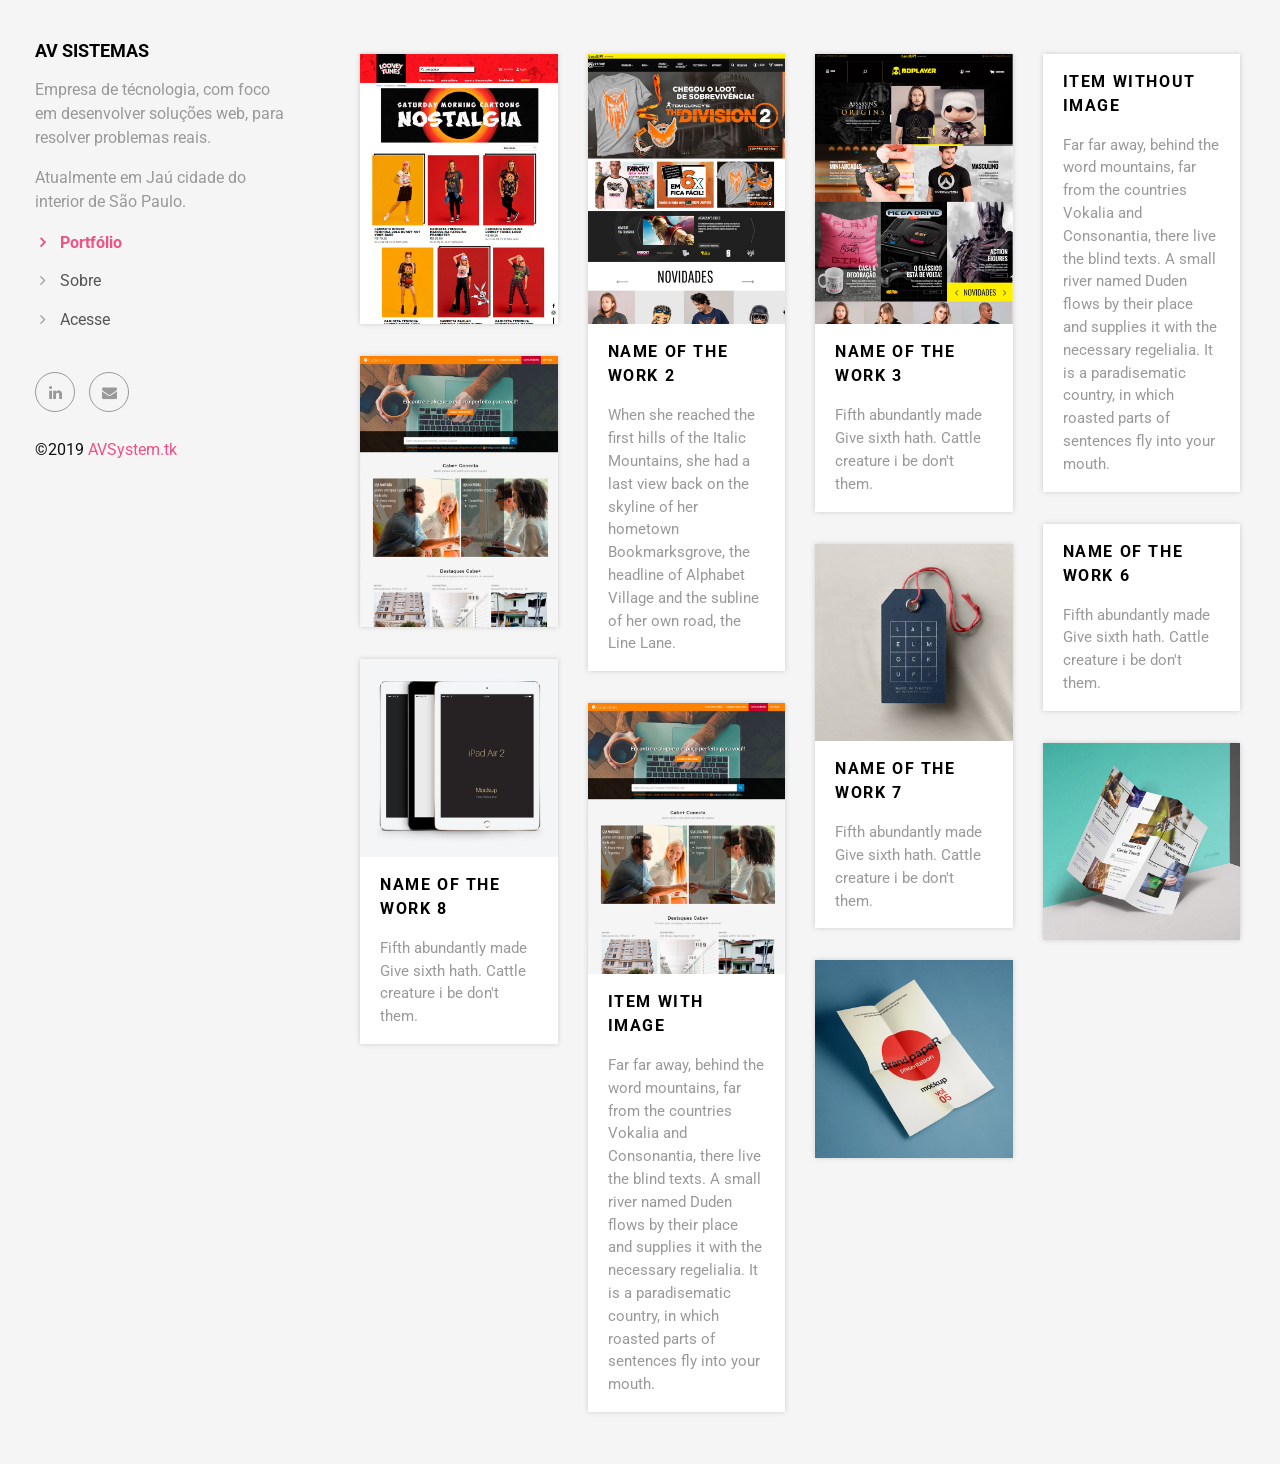
==== commit 2e623b04: "change for avSistemas" ====
--- a/index.html
+++ b/index.html
@@ -4,7 +4,7 @@
 <head>
   <meta charset="utf-8">
   <meta http-equiv="X-UA-Compatible" content="IE=edge">
-  <title>Evangelista Alesson</title>
+  <title>AV Sistemas</title>
   <meta name="description" content="">
   <meta name="viewport" content="width=device-width, initial-scale=1">
   <meta name="robots" content="all,follow">
@@ -34,22 +34,20 @@
         <!--   *** SIDEBAR ***-->
         <div id="sidebar" class="col-md-4 col-lg-3 sidebar-offcanvas">
           <div class="sidebar-content">
-            <h1 class="sidebar-heading"> <a href="index.html">A. Evangelista</a></h1>
-            <p class="sidebar-p">Tenho experiência técnica com habilidades de gerenciamento de projetos, melhoria de processos, análise de sistemas.  </p>
-            <p class="sidebar-p">Atualmente em Jaú cidade do interior de São Paulo. </p>
+            <h1 class="sidebar-heading"> <a href="index.html">AV Sistemas</a></h1>
+            <p class="sidebar-p">Empresa de técnologia, com foco em desenvolver soluções web, para resolver problemas reais. </p>
+            <p class="sidebar-p">Atualmente em Jaú cidade do interior de São Paulo. </p>    
             <ul class="sidebar-menu">
                 <!-- Link-->
-                <li class="sidebar-item"><a href="index.html" class="sidebar-link active">Home</a></li>
+                <li class="sidebar-item"><a href="index.html" class="sidebar-link active">Portfólio</a></li>
                 <!-- Link-->
                 <li class="sidebar-item"><a href="about.html" class="sidebar-link">Sobre</a></li>
                 <!-- Link-->
-                <li class="sidebar-item"><a href="contact.html" class="sidebar-link">Fale Comigo</a></li>
+                <li class="sidebar-item"><a href="contact.html" class="sidebar-link">Acesse</a></li>
             </ul>
             <p class="social">
-                <a href="#" data-animate-hover="pulse" class="external facebook"><i class="fa fa-facebook"></i></a>
-                <a href="#" data-animate-hover="pulse" class="external gplus"><i class="fa fa-google-plus"></i></a>
-                <a href="#" data-animate-hover="pulse" class="external linkedin"><i class="fa fa-linkedin"></i></a>
-                <a href="#" data-animate-hover="pulse" class="email"><i class="fa fa-envelope"></i></a>
+                <a href="https://www.linkedin.com/in/alesson-evangelista-9393b931/" data-animate-hover="pulse" class="external linkedin"><i class="fa fa-linkedin"></i></a>
+                <a href="mailto:ealesson@gmail.com?subject=Primeiro%20Contato" data-animate-hover="pulse" class="email"><i class="fa fa-envelope"></i></a>
             </p>
             <div class="copyright text-center text-md-left">
               <!-- Please do not remove the backlink to us, unless you support the development at http://bootstrapious.com/donate. It is part of the license conditions. Thanks for understanding :)        -->
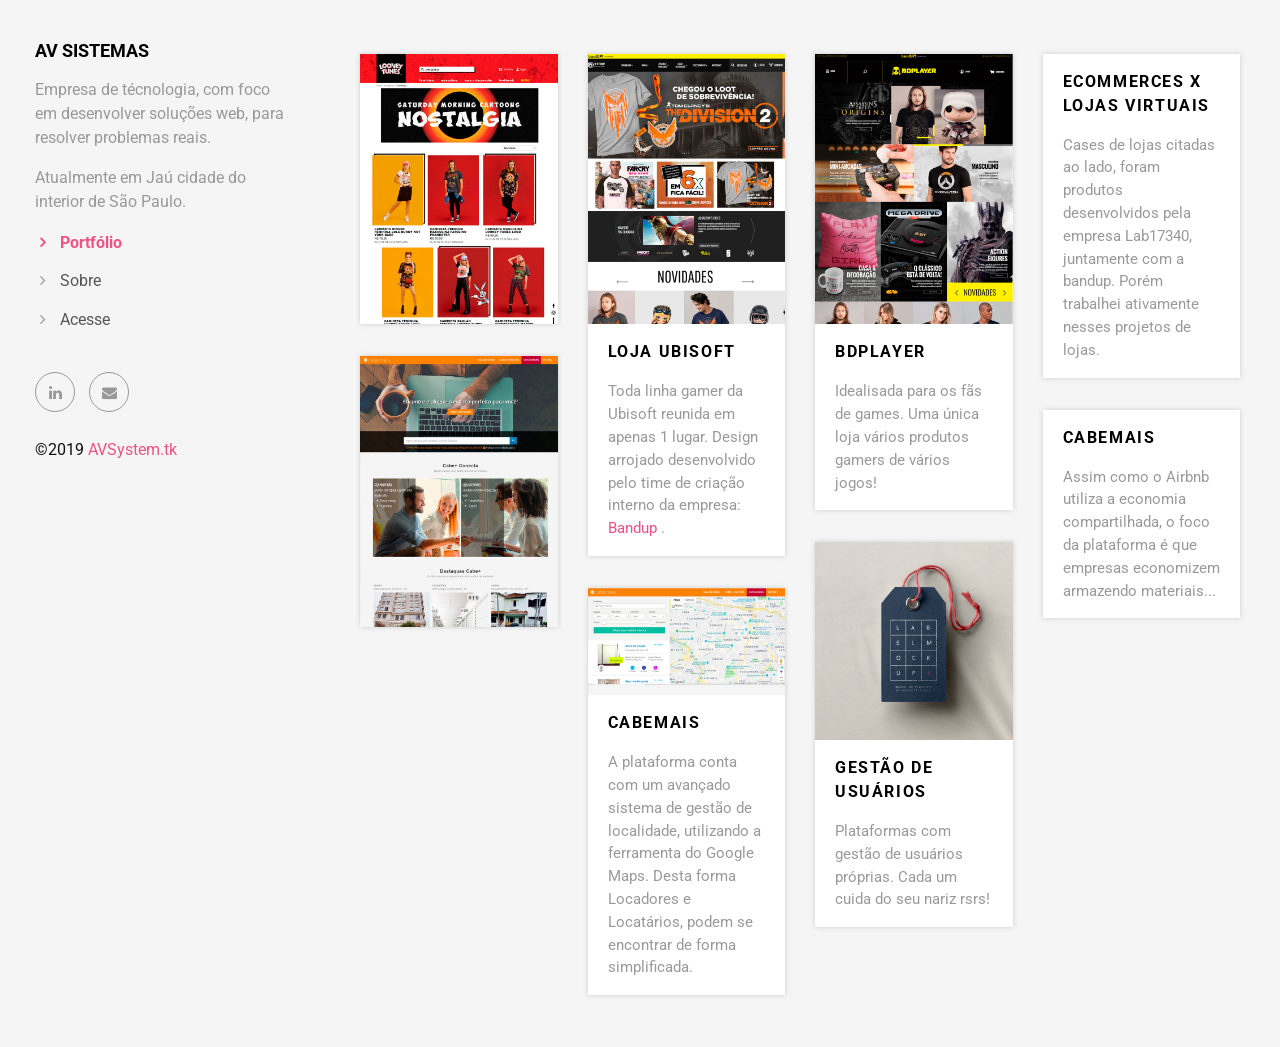
==== commit d5c82056: "changes finiched portfolio page" ====
--- a/index.html
+++ b/index.html
@@ -66,9 +66,10 @@
             <div class="col-md-6 col-lg-3 grid-item">
               <div class="box-masonry"> <a href="detail.html" title="" class="box-masonry-image with-hover-overlay"><img src="img/portfolio/a4-paper.jpg" alt="" class="img-fluid"></a>
                 <div class="box-masonry-hover-text-header"> <a href="detail.html" class="tile-link">  </a>
-                  <h4>Name of the work 1</h4>
+                  <h4>Loja Looney Tunes</h4>
                   <div class="box-masonry-desription">
-                    <p>Even the all-powerful Pointing has no control about the blind texts it is an almost unorthographic life. One day however a small line of blind text by the name of Lorem Ipsum decided to leave for the far World of Grammar. </p>
+                    <p>What's up guys! </p>
+                    <p>O que há velhinho! </p>
                   </div>
                 </div>
               </div>
@@ -76,9 +77,9 @@
             <div class="col-md-6 col-lg-3 grid-item">
               <div class="box-masonry"> <a href="detail.html" title="" class="box-masonry-image with-hover-overlay with-hover-icon"><img src="img/portfolio/business-card-26.jpg" alt="" class="img-fluid"></a>
                 <div class="box-masonry-text">
-                  <h4> <a href="detail.html">Name of the work 2</a></h4>
+                  <h4> <a href="detail.html">Loja Ubisoft</a></h4>
                   <div class="box-masonry-desription">
-                    <p> When she reached the first hills of the Italic Mountains, she had a last view back on the skyline of her hometown Bookmarksgrove, the headline of Alphabet Village and the subline of her own road, the Line Lane.</p>
+                    <p> Toda linha gamer da Ubisoft reunida em apenas 1 lugar. Design arrojado desenvolvido pelo time de criação interno da empresa: <a href="https://bandupstore.com.br" target="_blanck"> Bandup </a>.</p>
                   </div>
                 </div>
               </div>
@@ -86,9 +87,9 @@
             <div class="col-md-6 col-lg-3 grid-item">
               <div class="box-masonry"> <a href="detail.html" title="" class="box-masonry-image with-hover-overlay with-hover-icon"><img src="img/portfolio/gravity-paper.jpg" alt="" class="img-fluid"></a>
                 <div class="box-masonry-text">
-                  <h4> <a href="detail.html">Name of the work 3</a></h4>
+                  <h4> <a href="detail.html">BdPlayer</a></h4>
                   <div class="box-masonry-desription">
-                    <p>Fifth abundantly made Give sixth hath. Cattle creature i be don't them.</p>
+                    <p>Idealisada para os fãs de games. Uma única loja vários produtos gamers de vários jogos!</p>
                   </div>
                 </div>
               </div>
@@ -96,9 +97,9 @@
             <div class="col-md-6 col-lg-3 grid-item">
               <div class="box-masonry">
                 <div class="box-masonry-text">
-                  <h4> <a href="detail.html">Item without image</a></h4>
+                  <h4> <a href="detail.html">Ecommerces X Lojas Virtuais</a></h4>
                   <div class="box-masonry-desription">
-                    <p>Far far away, behind the word mountains, far from the countries Vokalia and Consonantia, there live the blind texts.  A small river named Duden flows by their place and supplies it with the necessary regelialia. It is a paradisematic country, in which roasted parts of sentences fly into your mouth.</p>
+                    <p>Cases de lojas citadas ao lado, foram produtos desenvolvidos pela empresa Lab17340, juntamente com a bandup. Porém trabalhei ativamente nesses projetos de lojas.</p>
                   </div>
                 </div>
               </div>
@@ -106,9 +107,9 @@
             <div class="col-md-6 col-lg-3 grid-item">
               <div class="box-masonry"> <a href="detail.html" title="" class="box-masonry-image with-hover-overlay"><img src="img/portfolio/business-card.jpg" alt="" class="img-fluid"></a>
                 <div class="box-masonry-hover-text-header"> <a href="detail.html" class="tile-link">  </a>
-                  <h4>Name of the work 5</h4>
+                  <h4>CabeMais</h4>
                   <div class="box-masonry-desription">
-                    <p>Fifth abundantly made Give sixth hath. Cattle creature i be don't them.</p>
+                    <p>Plataforma de gerenciamento de espaços.</p>
                   </div>
                 </div>
               </div>
@@ -116,9 +117,9 @@
             <div class="col-md-6 col-lg-3 grid-item">
               <div class="box-masonry">
                 <div class="box-masonry-text">
-                  <h4> <a href="detail.html">Name of the work 6</a></h4>
+                  <h4> <a href="detail.html">Cabemais</a></h4>
                   <div class="box-masonry-desription">
-                    <p>Fifth abundantly made Give sixth hath. Cattle creature i be don't them.</p>
+                    <p>Assim como o Airbnb utiliza a economia compartilhada, o foco da plataforma é que empresas economizem armazendo materiais...</p>
                   </div>
                 </div>
               </div>
@@ -126,53 +127,26 @@
             <div class="col-md-6 col-lg-3 grid-item">
               <div class="box-masonry"> <a href="detail.html" title="" class="box-masonry-image with-hover-overlay with-hover-icon"><img src="img/portfolio/label-clothes.jpg" alt="" class="img-fluid"></a>
                 <div class="box-masonry-text">
-                  <h4> <a href="detail.html">Name of the work 7</a></h4>
+                  <h4> <a href="detail.html">Gestão de usuários</a></h4>
                   <div class="box-masonry-desription">
-                    <p>Fifth abundantly made Give sixth hath. Cattle creature i be don't them.</p>
+                    <p>Plataformas com gestão de usuários próprias. Cada um cuida do seu nariz rsrs!</p>
                   </div>
                 </div>
               </div>
             </div>
+            
             <div class="col-md-6 col-lg-3 grid-item">
-              <div class="box-masonry"> <a href="detail.html" title="" class="box-masonry-image with-hover-overlay with-hover-icon"><img src="img/portfolio/ipad-air-2.jpg" alt="" class="img-fluid"></a>
+              <div class="box-masonry"> <a href="detail.html" title="" class="box-masonry-image with-hover-overlay with-hover-icon"><img src="img/portfolio/envelope-brand.jpg" alt="" class="img-fluid"></a>
                 <div class="box-masonry-text">
-                  <h4> <a href="detail.html">Name of the work 8</a></h4>
+                  <h4> <a href="detail.html">Cabemais</a></h4>
                   <div class="box-masonry-desription">
-                    <p>Fifth abundantly made Give sixth hath. Cattle creature i be don't them.</p>
+                    <p>A plataforma conta com um avançado sistema de gestão de localidade, utilizando a ferramenta do Google Maps. Desta forma Locadores e Locatários, podem se encontrar de forma simplificada.</p>
                   </div>
                 </div>
               </div>
             </div>
-            <div class="col-md-6 col-lg-3 grid-item">
-              <div class="box-masonry"> <a href="detail.html" title="" class="box-masonry-image with-hover-overlay with-hover-icon"><img src="img/portfolio/envelope-brand.jpg" alt="" class="img-fluid"></a>
-                <div class="box-masonry-text">
-                  <h4> <a href="detail.html">Item with image</a></h4>
-                  <div class="box-masonry-desription">
-                    <p>Far far away, behind the word mountains, far from the countries Vokalia and Consonantia, there live the blind texts.  A small river named Duden flows by their place and supplies it with the necessary regelialia. It is a paradisematic country, in which roasted parts of sentences fly into your mouth.</p>
-                  </div>
-                </div>
-              </div>
-            </div>
-            <div class="col-md-6 col-lg-3 grid-item">
-              <div class="box-masonry"> <a href="detail.html" title="" class="box-masonry-image with-hover-overlay"><img src="img/portfolio/trifold.jpg" alt="" class="img-fluid"></a>
-                <div class="box-masonry-hover-text-header"> <a href="detail.html" class="tile-link">  </a>
-                  <h4>Item with image</h4>
-                  <div class="box-masonry-desription">
-                    <p>Far far away, behind the word mountains, far from the countries Vokalia and Consonantia, there live the blind texts.  A small river named Duden flows by their place and supplies it with the necessary regelialia. It is a paradisematic country, in which roasted parts of sentences fly into your mouth.</p>
-                  </div>
-                </div>
-              </div>
-            </div>
-            <div class="col-md-6 col-lg-3 grid-item">
-              <div class="box-masonry"> <a href="detail.html" title="" class="box-masonry-image with-hover-overlay"><img src="img/portfolio/paper-presentation.jpg" alt="" class="img-fluid"></a>
-                <div class="box-masonry-hover-text-header"> <a href="detail.html" class="tile-link">  </a>
-                  <h4>Item with image</h4>
-                  <div class="box-masonry-desription">
-                    <p>Far far away, behind the word mountains, far from the countries Vokalia and Consonantia, there live the blind texts.  A small river named Duden flows by their place and supplies it with the necessary regelialia. It is a paradisematic country, in which roasted parts of sentences fly into your mouth.</p>
-                  </div>
-                </div>
-              </div>
-            </div>
+            
+            
           </div>
         </div>
         <!--   *** PORTFOLIO END ***-->
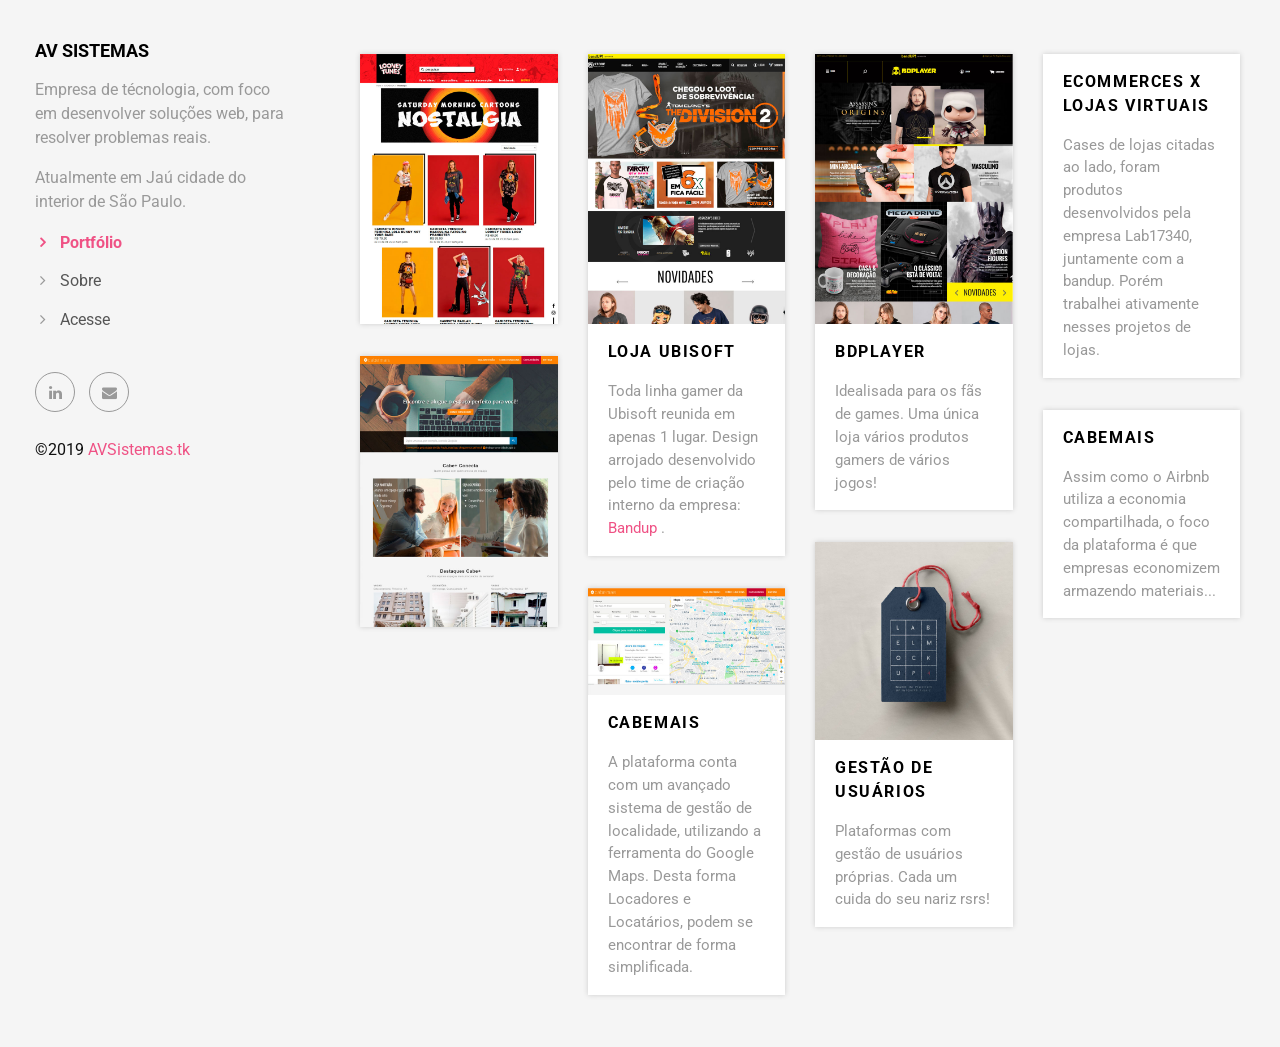
==== commit 5d91369b: "changed contact and about pages" ====
--- a/index.html
+++ b/index.html
@@ -52,7 +52,7 @@
             <div class="copyright text-center text-md-left">
               <!-- Please do not remove the backlink to us, unless you support the development at http://bootstrapious.com/donate. It is part of the license conditions. Thanks for understanding :)        -->
             </div>
-            <p class="credit">&copy;2019 <a href="http://avsystem.tk" class="external">AVSystem.tk</a></p>
+            <p class="credit">&copy;2019 <a href="http://avsistemas.tk" class="external">AVSistemas.tk</a></p>
           </div>
         </div>
         <!--   *** SIDEBAR END ***  -->
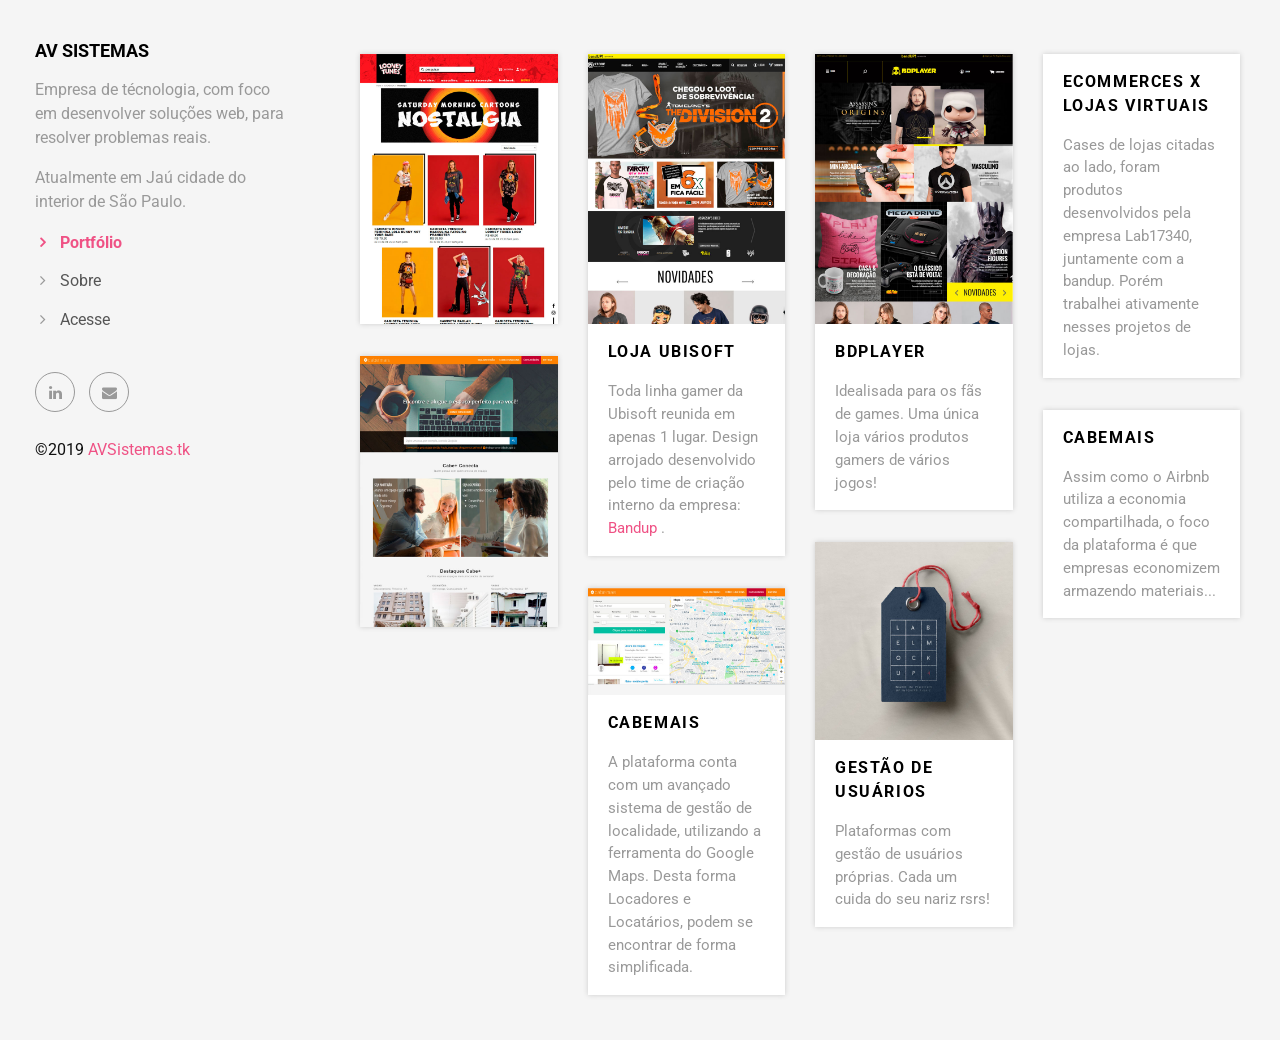
==== commit 6cf89816: "correction label creative" ====
--- a/index.html
+++ b/index.html
@@ -1,4 +1,4 @@
-<!DOCTYPE html>
+﻿<!DOCTYPE html>
 <html>
 </html>
 <head>
@@ -60,7 +60,7 @@
         <div class="col-md-8 col-lg-9 content-column">
           <div class="small-navbar d-flex d-md-none">
             <button type="button" data-toggle="offcanvas" class="btn btn-outline-primary"> <i class="fa fa-align-left mr-2"></i>Menu</button>
-            <h1 class="small-navbar-heading"> <a href="index.html">Creative </a></h1>
+            <h1 class="small-navbar-heading"> <a href="index.html">AVSistemas </a></h1>
           </div>
           <div class="grid row">
             <div class="col-md-6 col-lg-3 grid-item">
